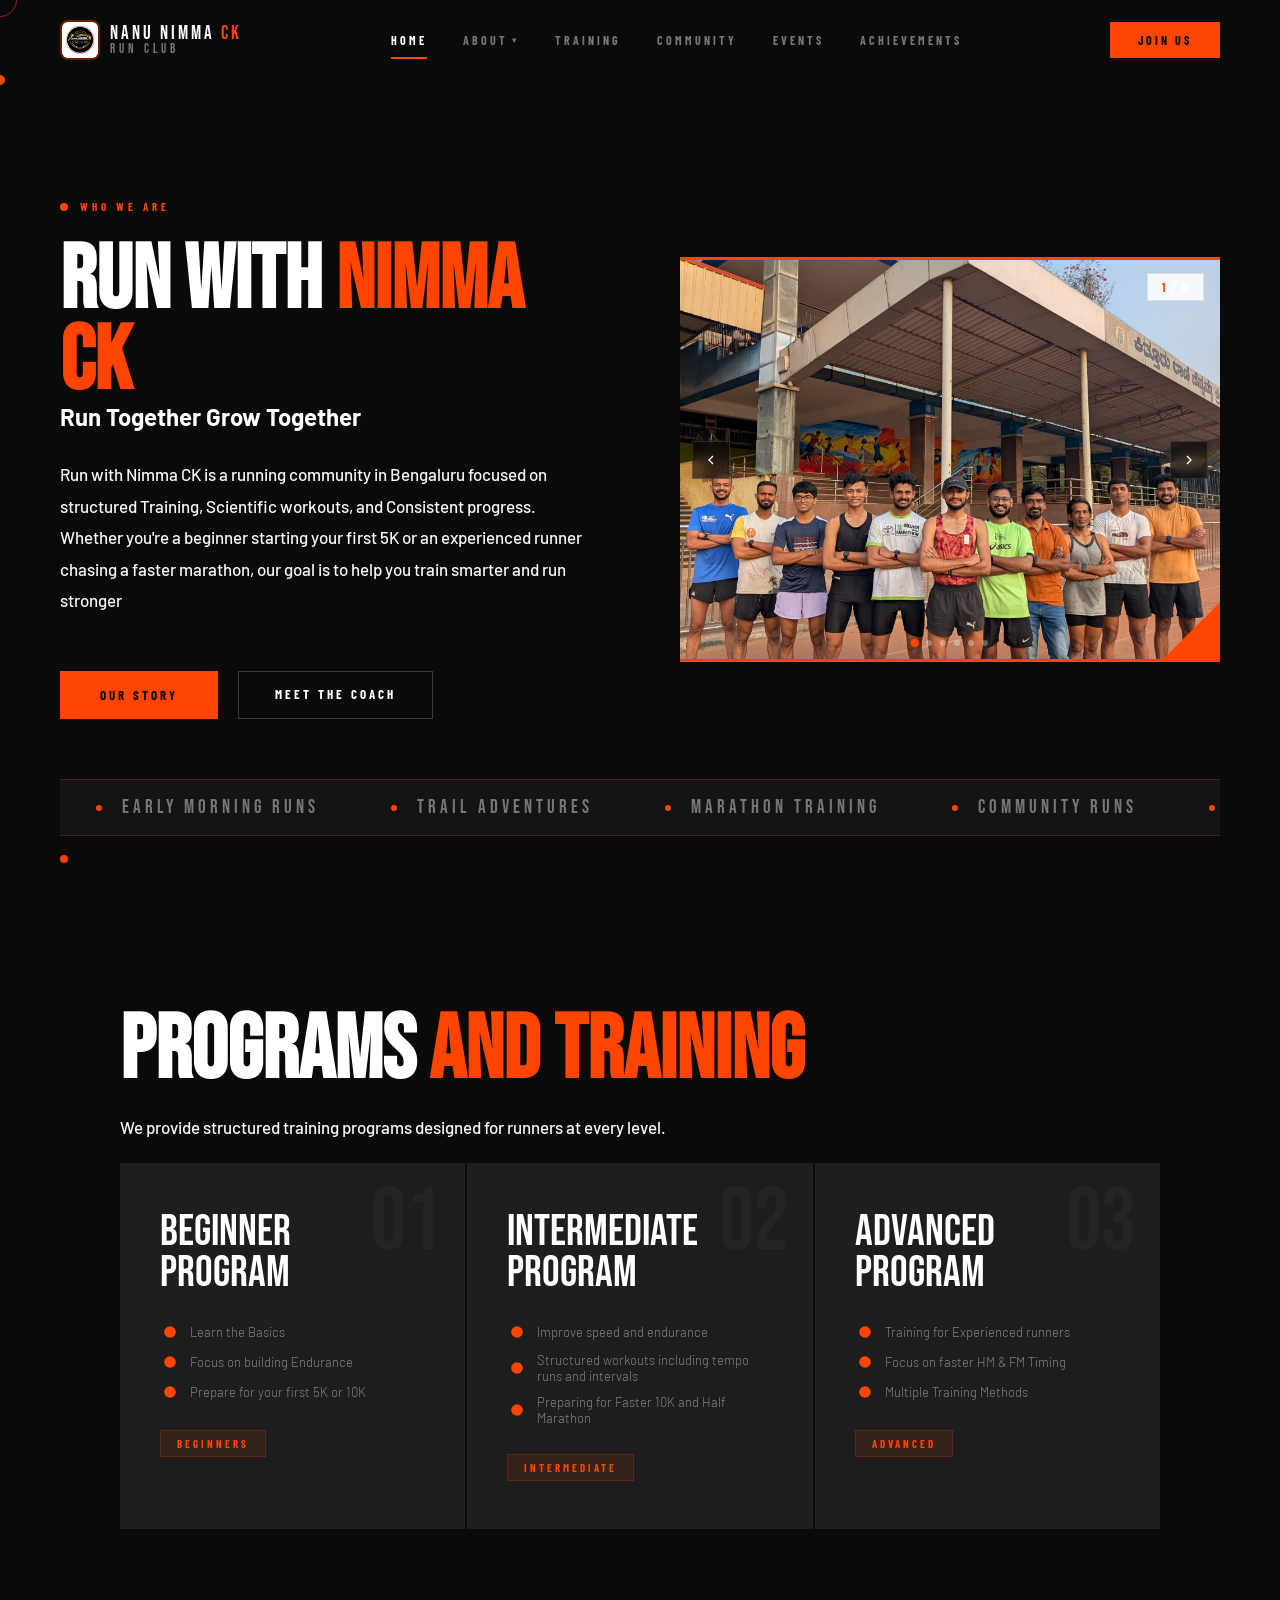
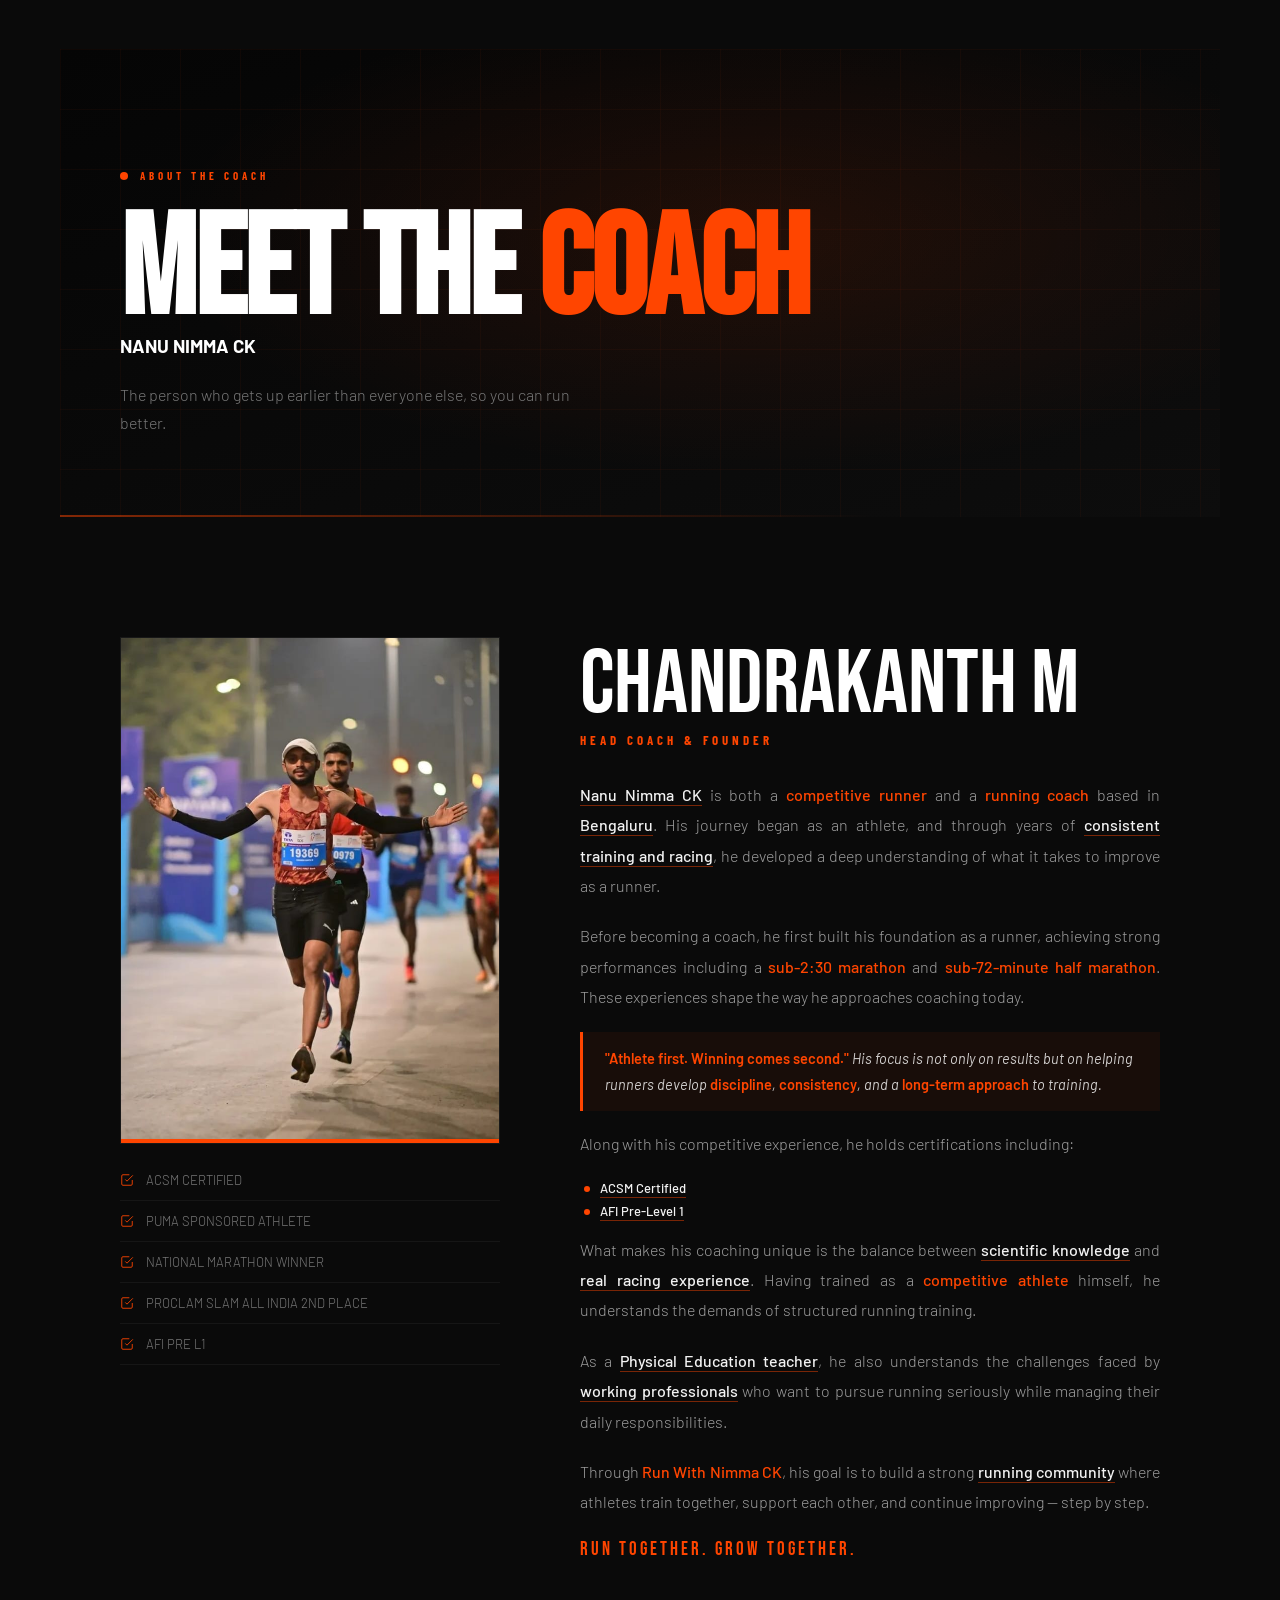
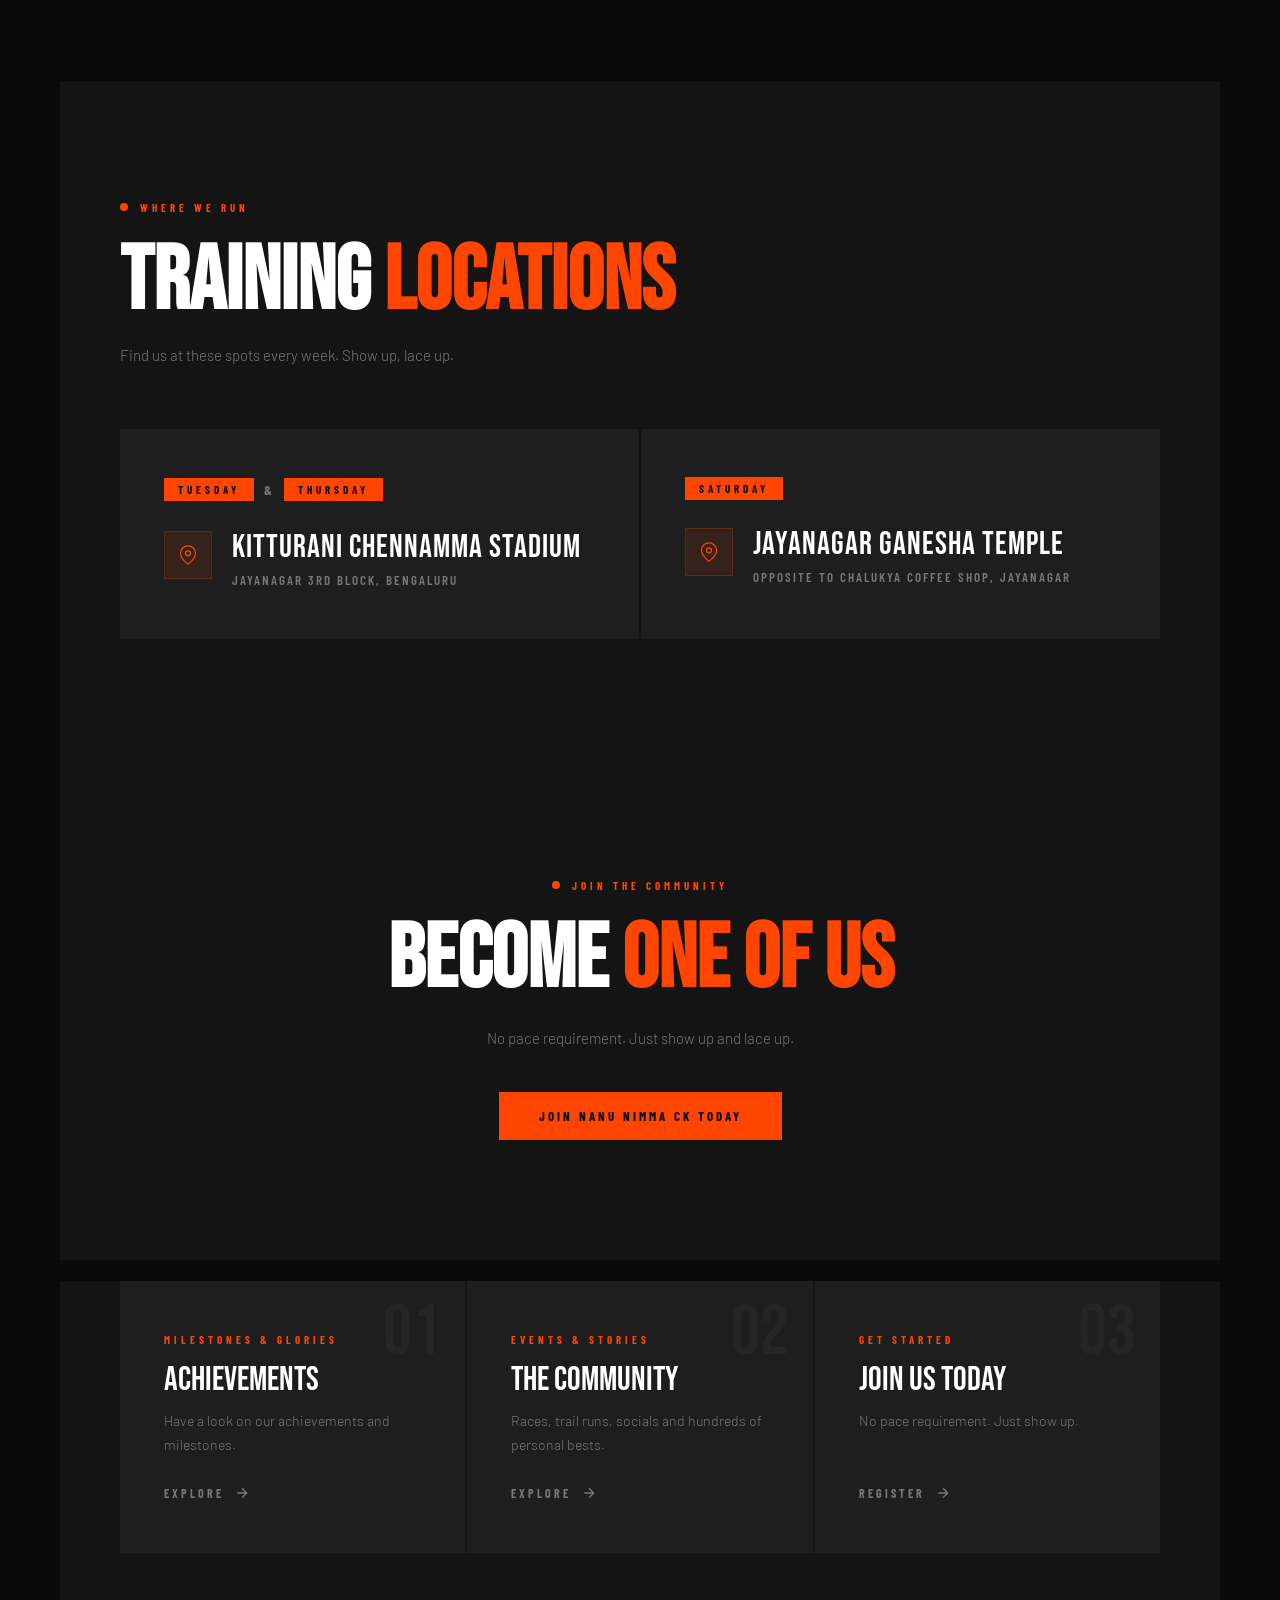
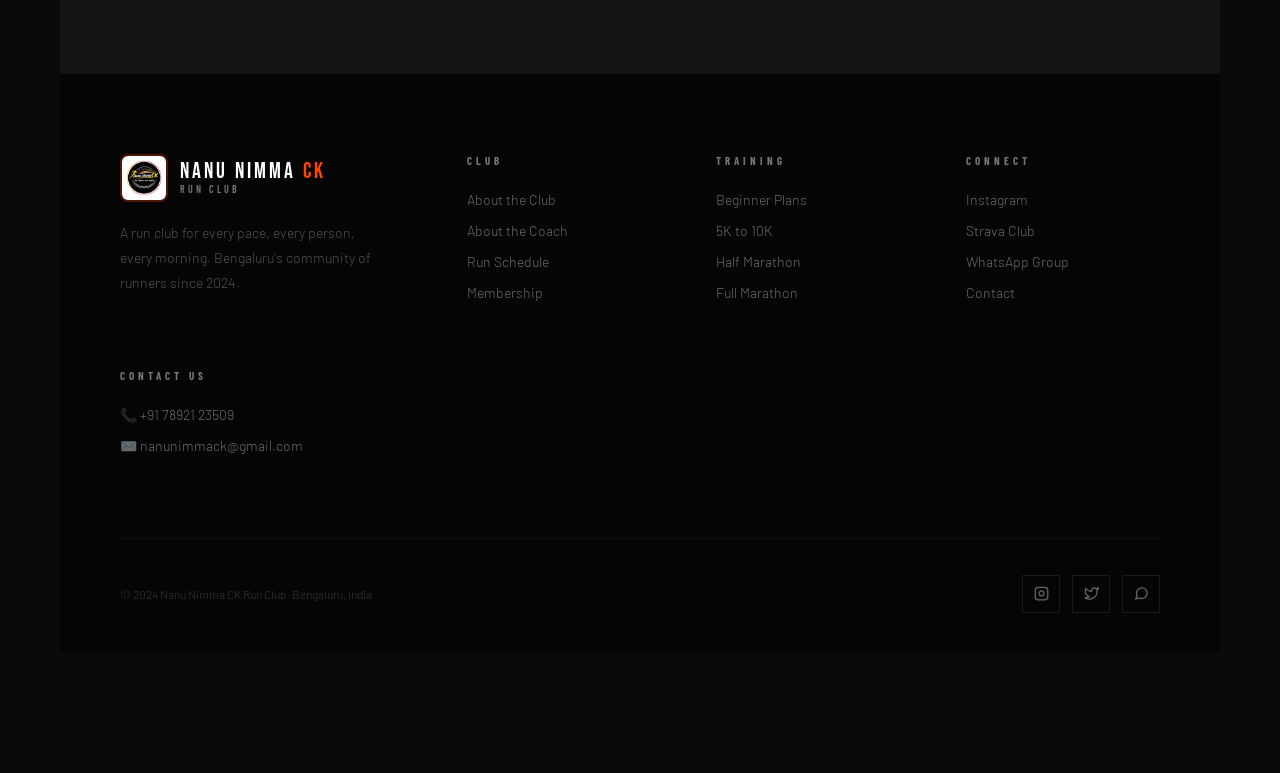
==== index.html @ 3c0e6d0f "Add files via upload" ====
<!DOCTYPE html>
<html lang="en">
<head>
<!-- SEO Meta Tags -->
<meta name="description" content="Nanu Nimma CK Run Club — Bengaluru's community running club. Structured training, marathon coaching and weekly group runs for all levels.">
<meta name="keywords" content="run club Bengaluru, running coach Bengaluru, marathon training, CK runner, Nanu Nimma CK">
<meta name="author" content="Chandrakanth M">

<!-- Open Graph (for Google + social previews) -->
<meta property="og:title" content="Nanu Nimma CK Run Club">
<meta property="og:description" content="Bengaluru's community running club. Train smarter, run stronger.">
<meta property="og:url" content="https://nanunimmack.fit/">
<meta property="og:type" content="website">
<meta property="og:image" content="https://nanunimmack.fit/profile.jpeg">

<meta name="google-site-verification" content="fFWK10xYZNld2vjKLwLwmm7iOkbl5JPjr-4qwrEeDCE" />
<meta charset="UTF-8">
<meta name="viewport" content="width=device-width, initial-scale=1.0">
<title>Nanu Nimma CK — Home</title>
<link rel="preconnect" href="https://fonts.googleapis.com">
<link href="https://fonts.googleapis.com/css2?family=Bebas+Neue&family=Barlow+Condensed:wght@300;400;600;700&family=Barlow:wght@300;400;500&display=swap" rel="stylesheet">
<link rel="stylesheet" href="styles.css">
</head>
<body>

<style>
  /* Bio justified text */
  .coach-bio p {
    text-align: justify;
    hyphens: auto;
    line-height: 1.9;
  }
  /* Orange highlight — achievements, key terms */
  .hl-orange {
    color: var(--orange);
    font-weight: 500;
  }
  /* Subtle white highlight — proper nouns, places */
  .hl-white {
    color: rgba(255,255,255,.95);
    font-weight: 500;
    border-bottom: 1px solid rgba(255,69,0,.45);
    padding-bottom: 1px;
  }
  /* Philosophy quote pull-out */
  .bio-quote {
    display: block;
    margin: 18px 0;
    padding: 14px 22px;
    border-left: 3px solid var(--orange);
    background: rgba(255,69,0,.06);
    font-style: italic;
    font-size: 14.5px;
    color: rgba(255,255,255,.8);
    line-height: 1.75;
  }
  .bio-quote strong {
    color: var(--orange);
    font-style: normal;
    font-weight: 600;
  }
  /* Cert inline list */
  .bio-certs {
    display: flex;
    flex-direction: column;
    gap: 5px;
    margin: 10px 0 14px 0;
    padding-left: 4px;
  }
  .bio-certs li {
    display: flex;
    align-items: center;
    gap: 10px;
    font-size: 13px;
    color: rgba(255,255,255,.65);
    font-weight: 300;
    list-style: none;
  }
  .bio-certs li::before {
    content: '';
    width: 6px; height: 6px;
    background: var(--orange);
    border-radius: 50%;
    flex-shrink: 0;
  }
  /* Sign-off */
  .bio-signoff {
    display: block;
    margin-top: 20px;
    font-family: 'Bebas Neue', sans-serif;
    font-size: 19px;
    letter-spacing: 3px;
    color: var(--orange);
  }
</style>

<!-- ── JOIN POPUP ── -->
<div class="popup-overlay" id="popupOverlay">
  <div class="popup">
    <button class="popup__close" id="popupClose" aria-label="Close">
      <svg viewBox="0 0 24 24"><path d="M18 6L6 18M6 6l12 12"/></svg>
    </button>

    <!-- Left: CTA -->
    <div class="popup__left">
      <div class="popup__bg"></div>
      <div class="popup__grid"></div>
      <div class="popup__content">
        <div class="label" style="margin-bottom:16px;">
          <div class="label__dot"></div>
          <span class="label__text">Run With Us</span>
        </div>
        <h2 class="popup__heading">JOIN <span>NANU<br>NIMMA CK</span></h2>
        <p class="popup__sub">No pace requirement. Just show up and lace up. Bengaluru's most welcoming run community.</p>
        <a href="join.html" class="popup__cta">
          Join Us Today
          <svg viewBox="0 0 24 24"><path d="M5 12h14M12 5l7 7-7 7"/></svg>
        </a>
      </div>
    </div>

    <!-- Right: Contact -->
    <div class="popup__right">
      <div class="popup__tag">Get In Touch</div>
      <h3 class="popup__contact-heading">REACH <span>US</span></h3>
      <p class="popup__contact-sub">Have questions? We're always happy to help you get started.</p>

      <div class="popup__contacts">
        <a href="tel:+917892123509" class="popup__contact-item">
          <div class="popup__contact-icon">
            <svg viewBox="0 0 24 24"><path d="M22 16.92v3a2 2 0 01-2.18 2 19.79 19.79 0 01-8.63-3.07A19.5 19.5 0 013.07 9.81 19.79 19.79 0 01.07 1.18 2 2 0 012.03 0h3a2 2 0 012 1.72 12.84 12.84 0 00.7 2.81 2 2 0 01-.45 2.11L6.09 7.91a16 16 0 006 6l1.27-1.27a2 2 0 012.11-.45 12.84 12.84 0 002.81.7A2 2 0 0122 14.92z"/></svg>
          </div>
          <div class="popup__contact-info">
            <span class="popup__contact-label">Phone / WhatsApp</span>
            <span class="popup__contact-val">+91 78921 23509</span>
          </div>
        </a>

        <a href="mailto:nanunimmack@gmail.com" class="popup__contact-item">
          <div class="popup__contact-icon">
            <svg viewBox="0 0 24 24"><path d="M4 4h16c1.1 0 2 .9 2 2v12c0 1.1-.9 2-2 2H4c-1.1 0-2-.9-2-2V6c0-1.1.9-2 2-2z"/><polyline points="22,6 12,13 2,6"/></svg>
          </div>
          <div class="popup__contact-info">
            <span class="popup__contact-label">Email Us</span>
            <span class="popup__contact-val">nanunimmack@gmail.com</span>
          </div>
        </a>

        <a href="https://www.instagram.com/ck_runner198?igsh=MWJ4cGlnZDIwdWhmbg==" target="_blank" rel="noopener" class="popup__contact-item">
          <div class="popup__contact-icon">
            <svg viewBox="0 0 24 24"><rect x="2" y="2" width="20" height="20" rx="5"/><path d="M16 11.37A4 4 0 1112.63 8 4 4 0 0116 11.37z"/><path d="M17.5 6.5h.01"/></svg>
          </div>
          <div class="popup__contact-info">
            <span class="popup__contact-label">Instagram</span>
            <span class="popup__contact-val">@ck_runner198</span>
          </div>
        </a>

        <a href="https://chat.whatsapp.com/FWKhlL9tx755j9TAaHpxI4" target="_blank" rel="noopener" class="popup__contact-item">
          <div class="popup__contact-icon">
            <svg viewBox="0 0 24 24" fill="none" stroke="currentColor" stroke-width="1.5"><path d="M21 11.5a8.38 8.38 0 01-.9 3.8 8.5 8.5 0 01-7.6 4.7 8.38 8.38 0 01-3.8-.9L3 21l1.9-5.7a8.38 8.38 0 01-.9-3.8 8.5 8.5 0 014.7-7.6 8.38 8.38 0 013.8-.9h.5a8.48 8.48 0 018 8v.5z"/></svg>
          </div>
          <div class="popup__contact-info">
            <span class="popup__contact-label">WhatsApp Group</span>
            <span class="popup__contact-val">Tap to Join the Group</span>
          </div>
        </a>
      </div>

      <p class="popup__dismiss" id="popupDismiss">Don't show again &nbsp;·&nbsp; <span id="popupSnooze">Remind me later</span></p>
    </div>
  </div>
</div>



<div class="cursor" id="cursor"></div>
<div class="cursor-ring" id="cursorRing"></div>

<!-- ── NAV ── -->
<nav class="nav" id="nav">
  <a href="index.html" class="nav__logo">
    <div class="nav__logo-icon"><img src="profile.jpeg" alt="Nanu Nimma CK Logo"></div>
    <div class="nav__logo-text">
      <span class="line2">NANU NIMMA <span>CK</span></span>
      <span class="line1">RUN CLUB</span>
    </div>
  </a>
  <ul class="nav__links">
    <li><a href="index.html" class="nav__link active">Home</a></li>
    <li class="nav__dropdown">
      <a class="nav__link" href="#">About <span class="nav__caret">▾</span></a>
      <div class="nav__dropdown-menu">
        <a href="about-club.html">About the Club</a>
        <a href="about-coach.html">About the Coach</a>
      </div>
    </li>
    <li><a href="runs.html" class="nav__link">Training</a></li>
    <li><a href="community.html" class="nav__link">Community</a></li>
    <li><a href="events.html" class="nav__link">Events</a></li>
    <li><a href="achievements.html" class="nav__link">Achievements</a></li>
  </ul>
  <a href="join.html" class="nav__join">Join Us</a>
  <button class="nav__hamburger" id="hamburger" aria-label="Menu">
    <span></span><span></span><span></span>
  </button>
</nav>

<!-- Mobile Nav -->
<div class="nav__mobile" id="mobileNav">
  <a href="index.html">Home</a>
  <span class="sub-label">About</span>
  <a href="about-club.html" style="font-size:28px;">About the Club</a>
  <a href="about-coach.html" style="font-size:28px;">About the Coach</a>
  <div class="divider"></div>
  <a href="runs.html">Training</a>
  <a href="community.html">Community</a>
  <a href="events.html">Events</a>
  <a href="achievements.html">Achievements</a>
  <a href="join.html" class="mobile-join">Join Us</a>
</div>


<!-- ── ABOUT INTRO ── -->
<section class="section section--dark">
  <div class="about-intro-grid reveal">

    <!-- LEFT: text -->
    <div>
      <div class="label">
        <div class="label__dot"></div>
        <span class="label__text">Who We Are</span>
      </div>
      <h2 class="section__heading">Run With <span class="accent">Nimma CK</span></h2>
      <h2>Run Together Grow Together</h2>
      <p style="margin-top:28px; font-size:17px; font-weight:500; color:rgb(248, 248, 248); line-height:1.85;"> Run with Nimma CK is a running community in Bengaluru focused on structured Training, Scientific workouts, and Consistent progress. <br> Whether you're a beginner starting your first 5K or an experienced runner chasing a faster marathon, our goal is to help you train smarter and run stronger</p>
<br>
      <div style="margin-top:36px; display:flex; gap:20px; flex-wrap:wrap;">
        <a href="about-club.html" class="btn-primary">Our Story</a>
        <a href="about-coach.html" class="btn-outline">Meet the Coach</a>
      </div>
    </div>

    <!-- RIGHT: auto gallery -->
    <div class="gallery-wrap" id="gallery">

      <!-- Slides — name your images gallery1.jpeg … gallery6.jpeg -->
      <div class="gallery-slide active"><img src="gallery1.jpeg" alt="Run Club Photo 1"></div>
      <div class="gallery-slide"><img src="gallery2.jpeg" alt="Run Club Photo 2"></div>
      <div class="gallery-slide"><img src="gallery3.jpeg" alt="Run Club Photo 3"></div>
      <div class="gallery-slide"><img src="gallery4.jpeg" alt="Run Club Photo 4"></div>
      <div class="gallery-slide"><img src="gallery5.jpeg" alt="Run Club Photo 5"></div>
      <div class="gallery-slide"><img src="gallery6.jpeg" alt="Run Club Photo 6"></div>

      <!-- Counter -->
      <div class="gallery-counter"><em id="galleryNum">1</em> / 6</div>

      <!-- Arrows -->
      <button class="gallery-btn gallery-btn--prev" id="galleryPrev" aria-label="Previous">
        <svg viewBox="0 0 24 24"><path d="M15 18l-6-6 6-6"/></svg>
      </button>
      <button class="gallery-btn gallery-btn--next" id="galleryNext" aria-label="Next">
        <svg viewBox="0 0 24 24"><path d="M9 18l6-6-6-6"/></svg>
      </button>

      <!-- Dots -->
      <div class="gallery-dots" id="galleryDots">
        <button class="gallery-dot active" data-index="0"></button>
        <button class="gallery-dot" data-index="1"></button>
        <button class="gallery-dot" data-index="2"></button>
        <button class="gallery-dot" data-index="3"></button>
        <button class="gallery-dot" data-index="4"></button>
        <button class="gallery-dot" data-index="5"></button>
      </div>

      <!-- Progress bar -->
      <div class="gallery-progress" id="galleryProgress"></div>
    </div>
  </div>



<!-- ── MARQUEE ── -->
<div class="marquee-band">
  <div class="marquee-band__track">
    <div class="marquee-band__item"><div class="marquee-band__dot"></div><span>Early Morning Runs</span></div>
    <div class="marquee-band__item"><div class="marquee-band__dot"></div><span>Trail Adventures</span></div>
    <div class="marquee-band__item"><div class="marquee-band__dot"></div><span>Marathon Training</span></div>
    <div class="marquee-band__item"><div class="marquee-band__dot"></div><span>Community Runs</span></div>
    <div class="marquee-band__item"><div class="marquee-band__dot"></div><span>Speed Workouts</span></div>
    <div class="marquee-band__item"><div class="marquee-band__dot"></div><span>Recovery Jogs</span></div>
    <div class="marquee-band__item"><div class="marquee-band__dot"></div><span>Race Day Support</span></div>
    <div class="marquee-band__item"><div class="marquee-band__dot"></div><span>Early Morning Runs</span></div>
    <div class="marquee-band__item"><div class="marquee-band__dot"></div><span>Trail Adventures</span></div>
    <div class="marquee-band__item"><div class="marquee-band__dot"></div><span>Marathon Training</span></div>
    <div class="marquee-band__item"><div class="marquee-band__dot"></div><span>Community Runs</span></div>
    <div class="marquee-band__item"><div class="marquee-band__dot"></div><span>Speed Workouts</span></div>
    <div class="marquee-band__item"><div class="marquee-band__dot"></div><span>Recovery Jogs</span></div>
    <div class="marquee-band__item"><div class="marquee-band__dot"></div><span>Race Day Support</span></div>
  </div>
</div>

<br>

      <!-- ── Training Programs Offered ── -->
<div>
      <div class="label">
        <div class="label__dot"></div>
      </div>
     
<section class="section section--dark">
   <h2 class="section__heading">Programs<span class="accent"> and Training</span></h2>
      <p style="margin-top:20px; font-size:17px; font-weight:500; color:rgb(248, 248, 248); line-height:1.85;"> We provide structured training programs designed for runners at every level.</p>
      <br>
  <div class="runs-grid reveal">
    <!-- Tuesday -->
    <div class="run-card">
      <div class="run-card__bg-num">01</div>
      <div class="run-card__name">Beginner<br>PROGRAM</div>
      <div class="run-card__details">
        <div class="run-detail">
          <div class="run-detail__icon">
             <svg viewBox="0 0 24 24"><circle cx="12" cy="12" r="10"/><path d="M12 6v6l4 2"/></svg>
          </div>
          <span>Learn the Basics</span>
        </div>
        <div class="run-detail">
          <div class="run-detail__icon">
            <svg viewBox="0 0 24 24"><circle cx="12" cy="12" r="10"/><path d="M12 6v6l4 2"/></svg>
          </div>
          <span> Focus on building Endurance</span>
        </div>
        <div class="run-detail">
          <div class="run-detail__icon">
          <svg viewBox="0 0 24 24"><circle cx="12" cy="12" r="10"/><path d="M12 6v6l4 2"/></svg>          
        </div>
          <span>Prepare for your first 5K or 10K</span>
        </div>
      </div>
      <div class="run-card__badge">Beginners</div>
    </div>

    <div class="run-card">
      <div class="run-card__bg-num">02</div>
      <div class="run-card__name">Intermediate<br>Program</div>
      <div class="run-card__details">
        <div class="run-detail">
          <div class="run-detail__icon">
             <svg viewBox="0 0 24 24"><circle cx="12" cy="12" r="10"/><path d="M12 6v6l4 2"/></svg>
          </div>
          <span>Improve speed and endurance</span>
        </div>
        <div class="run-detail">
          <div class="run-detail__icon">
            <svg viewBox="0 0 24 24"><circle cx="12" cy="12" r="10"/><path d="M12 6v6l4 2"/></svg>
          </div>
          <span> Structured workouts including tempo runs and intervals</span>
        </div>
        <div class="run-detail">
          <div class="run-detail__icon">
          <svg viewBox="0 0 24 24"><circle cx="12" cy="12" r="10"/><path d="M12 6v6l4 2"/></svg>          
        </div>
          <span>Preparing for Faster 10K and Half Marathon</span>
        </div>
      </div>
      <div class="run-card__badge">Intermediate</div>
    </div>

    <div class="run-card">
      <div class="run-card__bg-num">03</div>
      <div class="run-card__name">Advanced <br>Program</div>
      <div class="run-card__details">
        <div class="run-detail">
          <div class="run-detail__icon">
             <svg viewBox="0 0 24 24"><circle cx="12" cy="12" r="10"/><path d="M12 6v6l4 2"/></svg>
          </div>
          <span>Training for Experienced runners</span>
        </div>
        <div class="run-detail">
          <div class="run-detail__icon">
            <svg viewBox="0 0 24 24"><circle cx="12" cy="12" r="10"/><path d="M12 6v6l4 2"/></svg>
          </div>
          <span>Focus on faster HM & FM Timing</span>
        </div>
        <div class="run-detail">
          <div class="run-detail__icon">
          <svg viewBox="0 0 24 24"><circle cx="12" cy="12" r="10"/><path d="M12 6v6l4 2"/></svg>          
        </div>
          <span>Multiple Training Methods</span>
        </div>
      </div>
      <div class="run-card__badge">Advanced</div>
      </section>
    </div>
    </div>


    <!-- ── PAGE HERO ── -->
<section class="page-hero">
  <div class="page-hero__bg"></div>
  <div class="page-hero__grid"></div>
  <div class="page-hero__bar"></div>
  <div class="page-hero__content">
    <div class="label">
      <div class="label__dot"></div>
      <span class="label__text">About the Coach</span>
    </div>
    <h1 class="page-hero__title">MEET THE <span class="accent">COACH</span></h1>
    <h1>NANU NIMMA <span class="accent">CK</span></h1>
    <p class="page-hero__sub">The person who gets up earlier than everyone else, so you can run better.</p>
  </div>
</section>

<!-- ── COACH PROFILE ── -->
<section class="section section--dark">
  <div class="coach-hero-card reveal">
    <div class="coach-photo-wrap">
      <div class="coach-photo">
        <img src="ckprofile.jpeg" alt="Coach Photo" style="width:100%;height:100%;object-fit:cover;object-position:top;display:block;">
        <div class="coach-photo__accent"></div>
      </div>
      <div class="coach-credentials">
        <div class="coach-cred">
          <svg viewBox="0 0 24 24"><path d="M9 11l3 3L22 4"/><path d="M21 12v7a2 2 0 01-2 2H5a2 2 0 01-2-2V5a2 2 0 012-2h11"/></svg>
          <span>ACSM CERTIFIED</span>
        </div>
        <div class="coach-cred">
          <svg viewBox="0 0 24 24"><path d="M9 11l3 3L22 4"/><path d="M21 12v7a2 2 0 01-2 2H5a2 2 0 01-2-2V5a2 2 0 012-2h11"/></svg>
          <span>PUMA SPONSORED ATHLETE</span>
        </div>
        <div class="coach-cred">
          <svg viewBox="0 0 24 24"><path d="M9 11l3 3L22 4"/><path d="M21 12v7a2 2 0 01-2 2H5a2 2 0 01-2-2V5a2 2 0 012-2h11"/></svg>
          <span>NATIONAL MARATHON WINNER</span>
        </div>
        <div class="coach-cred">
          <svg viewBox="0 0 24 24"><path d="M9 11l3 3L22 4"/><path d="M21 12v7a2 2 0 01-2 2H5a2 2 0 01-2-2V5a2 2 0 012-2h11"/></svg>
          <span>PROCLAM SLAM ALL INDIA 2ND PLACE</span>
        </div>
        <div class="coach-cred">
          <svg viewBox="0 0 24 24"><path d="M9 11l3 3L22 4"/><path d="M21 12v7a2 2 0 01-2 2H5a2 2 0 01-2-2V5a2 2 0 012-2h11"/></svg>
          <span>AFI PRE L1</span>
        </div>
      </div>
    </div>

    <div class="coach-info">
      <div class="coach-name">CHANDRAKANTH M</div>
      <div class="coach-role">Head Coach & Founder</div>
      <div class="coach-bio">

        <p><span class="hl-white">Nanu Nimma CK</span> is both a <span class="hl-orange">competitive runner</span> and a <span class="hl-orange">running coach</span> based in <span class="hl-white">Bengaluru</span>. His journey began as an athlete, and through years of <span class="hl-white">consistent training and racing</span>, he developed a deep understanding of what it takes to improve as a runner.</p>

        <p>Before becoming a coach, he first built his foundation as a runner, achieving strong performances including a <span class="hl-orange">sub-2:30 marathon</span> and <span class="hl-orange">sub-72-minute half marathon</span>. These experiences shape the way he approaches coaching today.</p>

        <span class="bio-quote"><strong>"Athlete first. Winning comes second."</strong> His focus is not only on results but on helping runners develop <strong>discipline</strong>, <strong>consistency</strong>, and a <strong>long-term approach</strong> to training.</span>

        <p>Along with his competitive experience, he holds certifications including:</p>
        <ul class="bio-certs">
          <li><span class="hl-white">ACSM Certified</span></li>
          <li><span class="hl-white">AFI Pre-Level 1</span></li>
        </ul>

        <p>What makes his coaching unique is the balance between <span class="hl-white">scientific knowledge</span> and <span class="hl-white">real racing experience</span>. Having trained as a <span class="hl-orange">competitive athlete</span> himself, he understands the demands of structured running training.</p>

        <p>As a <span class="hl-white">Physical Education teacher</span>, he also understands the challenges faced by <span class="hl-white">working professionals</span> who want to pursue running seriously while managing their daily responsibilities.</p>

        <p>Through <span class="hl-orange">Run With Nimma CK</span>, his goal is to build a strong <span class="hl-white">running community</span> where athletes train together, support each other, and continue improving — step by step.</p>

        <span class="bio-signoff">Run Together. Grow Together.</span>

      </div>
      </div>
    </div>
  </div>
</section>

<!-- ── TRAINING LOCATIONS ── -->
<section class="section section--charcoal">
  <div class="reveal">
    <div class="label">
      <div class="label__dot"></div>
      <span class="label__text">Where We Run</span>
    </div>
    <h2 class="section__heading">TRAINING <span class="accent">LOCATIONS</span></h2>
    <p style="margin-top:20px; font-size:15px; font-weight:300; color:var(--muted); max-width:480px; line-height:1.75;">Find us at these spots every week. Show up, lace up.</p>
  </div>

  <div class="location-grid reveal" style="margin-top:60px;">

    <!-- Location 1 -->
    <div class="location-card">
      <div class="location-card__days">
        <span>Tuesday</span>
        <span>&</span>
        <span>Thursday</span>
      </div>
      <div class="location-card__body">
        <div class="location-card__icon">
          <svg viewBox="0 0 24 24" fill="none" stroke="currentColor" stroke-width="1.5">
            <path d="M21 10c0 7-9 13-9 13s-9-6-9-13a9 9 0 0118 0z"/>
            <circle cx="12" cy="10" r="3"/>
          </svg>
        </div>
        <div>
          <div class="location-card__name">Kitturani Chennamma Stadium</div>
          <div class="location-card__address">Jayanagar 3rd Block, Bengaluru</div>
        </div>
      </div>
      <div class="location-card__bar"></div>
    </div>

    <!-- Location 2 -->
    <div class="location-card">
      <div class="location-card__days">
        <span>Saturday</span>
      </div>
      <div class="location-card__body">
        <div class="location-card__icon">
          <svg viewBox="0 0 24 24" fill="none" stroke="currentColor" stroke-width="1.5">
            <path d="M21 10c0 7-9 13-9 13s-9-6-9-13a9 9 0 0118 0z"/>
            <circle cx="12" cy="10" r="3"/>
          </svg>
        </div>
        <div>
          <div class="location-card__name">Jayanagar Ganesha Temple</div>
          <div class="location-card__address">Opposite to Chalukya Coffee Shop, Jayanagar</div>
        </div>
      </div>
      <div class="location-card__bar"></div>
    </div>

  </div>
</section>


<!-- ── CTA ── -->
<section class="section section--charcoal" style="text-align:center;">
  <div class="reveal">
    <div class="label" style="justify-content:center;">
      <div class="label__dot"></div>
      <span class="label__text">Join the Community</span>
    </div>
    <h2 class="section__heading">BECOME <span class="accent">ONE OF US</span></h2>
    <p style="margin:24px auto 40px; max-width:420px; font-size:15px; font-weight:300; color:var(--muted); line-height:1.8;">No pace requirement. Just show up and lace up.</p>
    <a href="join.html" class="btn-primary">Join Nanu Nimma CK Today</a>
  </div>
</section>

<br>

<!-- ── QUICK LINKS ── -->
<section class="section section--charcoal" style="padding-top:0;">
  <div class="quick-links reveal">
    <a href="achievements.html" class="quick-link-card">
      <div class="quick-link-card__num">01</div>
      <div>
        <div class="quick-link-card__tag">Milestones & Glories</div>
        <div class="quick-link-card__title">Achievements </div>
        <p class="quick-link-card__desc">Have a look on our achievements and milestones.</p>
      </div>
      <div class="quick-link-card__arrow">
        Explore <svg viewBox="0 0 24 24"><path d="M5 12h14M12 5l7 7-7 7"/></svg>
      </div>
    </a>
    <a href="community.html" class="quick-link-card">
      <div class="quick-link-card__num">02</div>
      <div>
        <div class="quick-link-card__tag">Events & Stories</div>
        <div class="quick-link-card__title">THE COMMUNITY</div>
        <p class="quick-link-card__desc">Races, trail runs, socials and hundreds of personal bests.</p>
      </div>
      <div class="quick-link-card__arrow">
        Explore <svg viewBox="0 0 24 24"><path d="M5 12h14M12 5l7 7-7 7"/></svg>
      </div>
    </a>
    <a href="join.html" class="quick-link-card">
      <div class="quick-link-card__num">03</div>
      <div>
        <div class="quick-link-card__tag">Get Started</div>
        <div class="quick-link-card__title">JOIN US TODAY</div>
        <p class="quick-link-card__desc">No pace requirement. Just show up.</p>
      </div>
      <div class="quick-link-card__arrow">
        Register <svg viewBox="0 0 24 24"><path d="M5 12h14M12 5l7 7-7 7"/></svg>
      </div>
    </a>
  </div>
</section>

<!-- ── FOOTER ── -->
<footer class="footer">
  <div class="footer__top">
    <div class="footer__brand">
      <div class="footer__brand-logo"><div class="footer__brand-logo-icon"><img src="profile.jpeg" alt="Nanu Nimma CK Logo"></div><div class="footer__brand-logo-text"><span class="fl2">NANU NIMMA <span>CK</span></span><span class="fl1">Run Club</span></div></div>
      <p class="footer__brand-text">A run club for every pace, every person, every morning. Bengaluru's community of runners since 2024.</p>
    </div>
    <div class="footer__col">
      <h5>Club</h5>
      <ul>
        <li><a href="about-club.html">About the Club</a></li>
        <li><a href="about-coach.html">About the Coach</a></li>
        <li><a href="runs.html">Run Schedule</a></li>
        <li><a href="join.html">Membership</a></li>
      </ul>
    </div>
    <div class="footer__col">
      <h5>Training</h5>
      <ul>
        <li><a href="runs.html">Beginner Plans</a></li>
        <li><a href="runs.html">5K to 10K</a></li>
        <li><a href="runs.html">Half Marathon</a></li>
        <li><a href="runs.html">Full Marathon</a></li>
      </ul>
    </div>
    <div class="footer__col">
      <h5>Connect</h5>
      <ul>
        <li><a href="https://www.instagram.com/ck_runner198?igsh=MWJ4cGlnZDIwdWhmbg==" target="_blank" rel="noopener">Instagram</a></li>
        <li><a href="#">Strava Club</a></li>
        <li><a href="https://chat.whatsapp.com/FWKhlL9tx755j9TAaHpxI4" target="_blank" rel="noopener">WhatsApp Group</a></li>
        <li><a href="#">Contact</a></li>
      </ul>
    </div>
    <div class="footer__col">
      <h5>Contact Us</h5>
      <ul>
        <li><a href="tel:+917892123509">📞 +91 78921 23509</a></li>
        <li><a href="mailto:nanunimmack@gmail.com">✉️ nanunimmack@gmail.com</a></li>
      </ul>
    </div>
  </div>
  <div class="footer__bottom">
    <p class="footer__copy">© 2024 Nanu Nimma CK Run Club · Bengaluru, India</p>
    <div class="socials">
      <a href="https://www.instagram.com/ck_runner198?igsh=MWJ4cGlnZDIwdWhmbg==" target="_blank" rel="noopener" class="social-btn"><svg viewBox="0 0 24 24"><rect x="2" y="2" width="20" height="20" rx="5"/><path d="M16 11.37A4 4 0 1112.63 8 4 4 0 0116 11.37z"/><path d="M17.5 6.5h.01"/></svg></a>
      <a href="#" class="social-btn"><svg viewBox="0 0 24 24"><path d="M23 3a10.9 10.9 0 01-3.14 1.53 4.48 4.48 0 00-7.86 3v1A10.66 10.66 0 013 4s-4 9 5 13a11.64 11.64 0 01-7 2c9 5 20 0 20-11.5a4.5 4.5 0 00-.08-.83A7.72 7.72 0 0023 3z"/></svg></a>
      <a href="https://chat.whatsapp.com/FWKhlL9tx755j9TAaHpxI4" target="_blank" rel="noopener" class="social-btn"><svg viewBox="0 0 24 24" fill="none" stroke="currentColor" stroke-width="1.5"><path d="M21 11.5a8.38 8.38 0 01-.9 3.8 8.5 8.5 0 01-7.6 4.7 8.38 8.38 0 01-3.8-.9L3 21l1.9-5.7a8.38 8.38 0 01-.9-3.8 8.5 8.5 0 014.7-7.6 8.38 8.38 0 013.8-.9h.5a8.48 8.48 0 018 8v.5z"/></svg></a>
    </div>
  </div>
</footer>

<script src="main.js"></script>
</body>
</html>
---- styles.css ----
/* ============================================================
   PACE RUN CLUB — Complete Stylesheet
   ============================================================ */

/* ─── RESET & VARIABLES ─────────────────────────────────── */
:root {
  --orange:        #FF4500;
  --orange-bright: #FF6B35;
  --orange-dim:    rgba(255, 69, 0, 0.12);
  --dark:          #0A0A0A;
  --darker:        #050505;
  --charcoal:      #141414;
  --mid:           #1E1E1E;
  --light:         #F5F0EA;
  --muted:         #777;
  --muted-light:   rgba(255,255,255,0.45);
  --white:         #FFFFFF;
  --nav-h:         80px;
}

*, *::before, *::after { margin: 0; padding: 0; box-sizing: border-box; }

html { scroll-behavior: smooth; font-size: 16px; }

body {
  font-family: 'Barlow', sans-serif;
  background: var(--dark);
  color: var(--white);
  overflow-x: hidden;
  cursor: none;
  min-height: 100vh;
  padding-top: var(--nav-h);
}

img { max-width: 100%; display: block; }
a  { text-decoration: none; color: inherit; }
ul { list-style: none; }
button { cursor: none; }

/* ─── CUSTOM CURSOR ─────────────────────────────────────── */
.cursor {
  position: fixed;
  width: 10px;
  height: 10px;
  background: var(--orange);
  border-radius: 50%;
  pointer-events: none;
  z-index: 9999;
  transform: translate(-50%,-50%);
  transition: transform .12s;
}
.cursor-ring {
  position: fixed;
  width: 34px;
  height: 34px;
  border: 1.5px solid var(--orange);
  border-radius: 50%;
  pointer-events: none;
  z-index: 9998;
  transform: translate(-50%,-50%);
  opacity: .55;
  transition: width .3s, height .3s, opacity .3s;
}

/* ─── SCROLLBAR ─────────────────────────────────────────── */
::-webkit-scrollbar       { width: 4px; }
::-webkit-scrollbar-track { background: var(--dark); }
::-webkit-scrollbar-thumb { background: #FF4500; }

/* ─── TYPOGRAPHY HELPERS ────────────────────────────────── */
.display {
  font-family: 'Bebas Neue', sans-serif;
  line-height: .9;
  letter-spacing: -1px;
}
.condensed {
  font-family: 'Barlow Condensed', sans-serif;
}
.label {
  display: flex;
  align-items: center;
  gap: 12px;
  margin-bottom: 28px;
}
.label__dot {
  width: 8px;
  height: 8px;
  background: var(--orange);
  border-radius: 50%;
  flex-shrink: 0;
}
.label__text {
  font-family: 'Barlow Condensed', sans-serif;
  font-size: 11px;
  font-weight: 700;
  letter-spacing: 4px;
  text-transform: uppercase;
  color: var(--orange);
}

/* ─── BUTTONS ───────────────────────────────────────────── */
.btn-primary {
  display: inline-block;
  font-family: 'Barlow Condensed', sans-serif;
  font-size: 13px;
  font-weight: 700;
  letter-spacing: 3px;
  text-transform: uppercase;
  color: var(--dark);
  background: var(--orange);
  border: none;
  padding: 16px 40px;
  transition: background .3s, transform .2s;
}
.btn-primary:hover { background: var(--orange-bright); transform: translateY(-2px); }

.btn-ghost {
  display: inline-block;
  font-family: 'Barlow Condensed', sans-serif;
  font-size: 13px;
  font-weight: 600;
  letter-spacing: 3px;
  text-transform: uppercase;
  color: var(--white);
  border-bottom: 1px solid var(--muted);
  padding-bottom: 4px;
  transition: color .3s, border-color .3s;
}
.btn-ghost:hover { color: var(--orange); border-color: var(--orange); }

.btn-outline {
  display: inline-block;
  font-family: 'Barlow Condensed', sans-serif;
  font-size: 13px;
  font-weight: 700;
  letter-spacing: 3px;
  text-transform: uppercase;
  color: var(--white);
  border: 1px solid rgba(255,255,255,.2);
  padding: 14px 36px;
  transition: border-color .3s, color .3s, background .3s;
}
.btn-outline:hover {
  border-color: var(--orange);
  color: var(--orange);
  background: rgba(255,69,0,.06);
}

/* ─── NAV ───────────────────────────────────────────────── */
.nav {
  position: fixed;
  top: 0; left: 0; right: 0;
  z-index: 200;
  height: var(--nav-h);
  display: flex;
  align-items: center;
  justify-content: space-between;
  padding: 0 60px;
  transition: background .4s, backdrop-filter .4s, box-shadow .4s;
  overflow: visible;
  background: transparent;
}
.nav.scrolled {
  background: rgba(10,10,10,.96);
  backdrop-filter: blur(18px);
  border-bottom: 1px solid rgba(255,255,255,.05);
}
.nav__logo {
  display: flex;
  align-items: center;
  gap: 10px;
  font-family: 'Bebas Neue', sans-serif;
  font-size: 20px;
  letter-spacing: 3px;
  color: var(--white);
  flex-shrink: 0;
  line-height: 1;
}
.nav__logo span { color: var(--orange); }
.nav__logo-icon {
  width: 40px;
  height: 40px;
  border-radius: 8px;
  overflow: hidden;
  display: flex;
  align-items: center;
  justify-content: center;
  flex-shrink: 0;
  border: 2px solid rgba(255,69,0,0.4);
  transition: border-color .3s;
}
.nav__logo:hover .nav__logo-icon { border-color: var(--orange-bright); }
.nav__logo-icon img {
  width: 100%;
  height: 100%;
  object-fit: cover;
  display: block;
}
.nav__logo-text {
  display: flex;
  flex-direction: column;
  gap: 0px;
  line-height: 1;
}
.nav__logo-text .line1 {
  font-size: 13px;
  letter-spacing: 4px;
  color: var(--muted);
  font-weight: 400;
}
.nav__logo-text .line2 {
  font-size: 19px;
  letter-spacing: 3px;
  color: var(--white);
}
.nav__logo-text .line2 span { color: var(--orange); }

/* Footer brand logo update */
.footer__brand-logo {
  display: flex;
  align-items: center;
  gap: 12px;
  margin-bottom: 18px;
}
.footer__brand-logo-icon {
  width: 48px;
  height: 48px;
  border-radius: 8px;
  overflow: hidden;
  display: flex;
  align-items: center;
  justify-content: center;
  flex-shrink: 0;
  border: 2px solid rgba(255,69,0,0.3);
}
.footer__brand-logo-icon img {
  width: 100%;
  height: 100%;
  object-fit: cover;
  display: block;
}
.footer__brand-logo-text {
  display: flex;
  flex-direction: column;
  line-height: 1.1;
}
.footer__brand-logo-text .fl1 {
  font-family: 'Barlow Condensed', sans-serif;
  font-size: 10px;
  font-weight: 600;
  letter-spacing: 3px;
  text-transform: uppercase;
  color: var(--muted);
}
.footer__brand-logo-text .fl2 {
  font-family: 'Bebas Neue', sans-serif;
  font-size: 22px;
  letter-spacing: 3px;
  color: var(--white);
}
.footer__brand-logo-text .fl2 span { color: var(--orange); }

.nav__links {
  display: flex;
  align-items: center;
  gap: 36px;
  height: 100%;
}
.nav__link {
  font-family: 'Barlow Condensed', sans-serif;
  font-size: 12px;
  font-weight: 700;
  letter-spacing: 3px;
  text-transform: uppercase;
  color: var(--muted);
  transition: color .3s;
  position: relative;
  padding: 8px 0;
  height: 100%;
  display: flex;
  align-items: center;
}
.nav__link:hover,
.nav__link.active { color: var(--white); }
.nav__link.active::after {
  content: '';
  position: absolute;
  bottom: -4px; left: 0; right: 0;
  height: 2px;
  background: #FF4500;
}

/* Dropdown */
.nav__dropdown {
  position: relative;
  height: 100%;
  display: flex;
  align-items: center;
}
.nav__dropdown-menu {
  position: absolute;
  top: 100%;
  left: 50%;
  transform: translateX(-50%);
  background: #ffffff;
  border: 1px solid rgba(0,0,0,.10);
  border-top: 2px solid var(--orange);
  box-shadow: 0 8px 30px rgba(0,0,0,.3);
  min-width: 200px;
  opacity: 0;
  visibility: hidden;
  pointer-events: none;
  flex-direction: column;
  overflow: hidden;
  display: flex;
  transition: opacity .2s ease, visibility .2s ease;
  /* Padding top creates invisible hover bridge so mouse moving down doesn't lose hover */
  padding-top: 0;
  margin-top: 0;
  z-index: 300;
}
/* Invisible bridge between link and menu so gap doesn't break hover */
.nav__dropdown-menu::before {
  content: '';
  position: absolute;
  top: -12px;
  left: 0;
  right: 0;
  height: 12px;
  background: transparent;
}
.nav__dropdown:hover .nav__dropdown-menu {
  opacity: 1;
  visibility: visible;
  pointer-events: all;
}
.nav__dropdown-menu a {
  font-family: 'Barlow Condensed', sans-serif;
  font-size: 12px;
  font-weight: 600;
  letter-spacing: 2px;
  text-transform: uppercase;
  color: var(--muted);
  padding: 16px 24px;
  transition: background .2s, color .2s;
  border-bottom: 1px solid rgba(255,255,255,.04);
  white-space: nowrap;
}
.nav__dropdown-menu a:last-child { border-bottom: none; }
.nav__dropdown-menu a:hover { background: rgba(232,58,0,.07); color: var(--orange); }
.nav__caret {
  display: inline-block;
  margin-left: 4px;
  font-size: 8px;
  transition: transform .3s;
}
.nav__dropdown:hover .nav__caret { transform: rotate(180deg); }

.nav__join {
  font-family: 'Barlow Condensed', sans-serif;
  font-size: 12px;
  font-weight: 700;
  letter-spacing: 3px;
  text-transform: uppercase;
  color: var(--dark);
  background: var(--orange);
  border: none;
  padding: 11px 28px;
  transition: background .3s;
  flex-shrink: 0;
}
.nav__join:hover { background: var(--orange-bright); }

/* Hamburger */
.nav__hamburger {
  display: none;
  flex-direction: column;
  gap: 5px;
  background: none;
  border: none;
  padding: 6px;
  cursor: none;
}
.nav__hamburger span {
  display: block;
  width: 26px;
  height: 2px;
  background: var(--white);
  transition: all .3s;
}
.nav__hamburger.open span:nth-child(1) { transform: translateY(7px) rotate(45deg); }
.nav__hamburger.open span:nth-child(2) { opacity: 0; }
.nav__hamburger.open span:nth-child(3) { transform: translateY(-7px) rotate(-45deg); }

/* Mobile nav overlay */
.nav__mobile {
  display: none;
  position: fixed;
  inset: 0;
  top: var(--nav-h);
  background: rgba(5,5,5,.98);
  backdrop-filter: blur(20px);
  z-index: 199;
  flex-direction: column;
  align-items: center;
  justify-content: center;
  gap: 8px;
  padding: 40px 24px;
}
.nav__mobile.open { display: flex; }
.nav__mobile a {
  font-family: 'Bebas Neue', sans-serif;
  font-size: 40px;
  letter-spacing: 3px;
  color: var(--muted);
  transition: color .3s;
  text-align: center;
}
.nav__mobile a:hover { color: var(--orange); }
.nav__mobile .sub-label {
  font-family: 'Barlow Condensed', sans-serif;
  font-size: 13px;
  letter-spacing: 3px;
  text-transform: uppercase;
  color: rgba(255,69,0,.7);
}
.nav__mobile .divider {
  width: 40px;
  height: 1px;
  background: rgba(255,255,255,.1);
  margin: 12px 0;
}
.nav__mobile .mobile-join {
  margin-top: 24px;
  font-family: 'Barlow Condensed', sans-serif;
  font-size: 14px;
  font-weight: 700;
  letter-spacing: 3px;
  text-transform: uppercase;
  color: var(--dark);
  background: var(--orange);
  padding: 16px 48px;
}

/* ─── PAGE HERO (shared inner pages) ───────────────────── */
.page-hero {
  min-height: 52vh;
  display: flex;
  align-items: flex-end;
  padding: 0 60px 80px;
  position: relative;
  overflow: hidden;
}
.page-hero__bg {
  position: absolute;
  inset: 0;
  background:
    radial-gradient(ellipse at 60% 40%, rgba(255,69,0,.1) 0%, transparent 60%),
    linear-gradient(160deg, #050505 0%, #0D0D0D 100%);
}
.page-hero__grid {
  position: absolute;
  inset: 0;
  background-image:
    linear-gradient(rgba(255,69,0,.04) 1px, transparent 1px),
    linear-gradient(90deg, rgba(255,69,0,.04) 1px, transparent 1px);
  background-size: 60px 60px;
}
.page-hero__content { position: relative; z-index: 2; }
.page-hero__title {
  font-family: 'Bebas Neue', sans-serif;
  font-size: clamp(64px, 11vw, 160px);
  line-height: .88;
  letter-spacing: -2px;
}
.page-hero__title .accent { color: var(--orange); }
.page-hero__title .outline {
  -webkit-text-stroke: 1.5px rgba(255,255,255,.15);
  color: transparent;
}
.page-hero__sub {
  margin-top: 24px;
  font-size: 16px;
  font-weight: 300;
  color: var(--muted);
  max-width: 480px;
  line-height: 1.75;
}
.page-hero__bar {
  position: absolute;
  bottom: 0; left: 0; right: 0;
  height: 2px;
  background: linear-gradient(90deg, var(--orange) 0%, transparent 70%);
  opacity: .5;
}

/* ─── SECTIONS ──────────────────────────────────────────── */
.section { padding: 120px 60px; }
.section--dark    { background: var(--dark); }
.section--darker  { background: var(--darker); }
.section--charcoal{ background: var(--charcoal); }

.section__heading {
  font-family: 'Bebas Neue', sans-serif;
  font-size: clamp(48px, 7vw, 100px);
  line-height: .9;
}
.section__heading .accent { color: var(--orange); }
.section__heading .outline {
  -webkit-text-stroke: 1px rgba(0,0,0,.15);
  color: transparent;
}

/* ─── REVEAL ANIMATION ──────────────────────────────────── */
.reveal {
  opacity: 0;
  transform: translateY(40px);
  transition: opacity .8s ease, transform .8s ease;
}
.reveal.visible { opacity: 1; transform: translateY(0); }

/* ─── MARQUEE ───────────────────────────────────────────── */
.marquee-band {
  border-top: 1px solid rgba(255,69,0,.25);
  border-bottom: 1px solid rgba(255,69,0,.25);
  background: #141414;
  overflow: hidden;
  padding: 16px 0;
}
.marquee-band__track {
  display: flex;
  width: max-content;
  animation: marquee 30s linear infinite;
}
.marquee-band__item {
  display: flex;
  align-items: center;
  gap: 20px;
  padding: 0 36px;
  white-space: nowrap;
}
.marquee-band__item span {
  font-family: 'Bebas Neue', sans-serif;
  font-size: 19px;
  letter-spacing: 4px;
  color: var(--muted);
  text-transform: uppercase;
}
.marquee-band__dot {
  width: 6px; height: 6px;
  border-radius: 50%;
  background: var(--orange);
  flex-shrink: 0;
}
@keyframes marquee {
  from { transform: translateX(0); }
  to   { transform: translateX(-50%); }
}

/* ─── HOME — HERO ───────────────────────────────────────── */
.home-hero {
  height: calc(100vh - var(--nav-h));
  min-height: 560px;
  position: relative;
  display: flex;
  align-items: center;
  overflow: hidden;
}
.home-hero__bg {
  position: absolute; inset: 0;
  background:
    radial-gradient(ellipse at 70% 50%, rgba(255,69,0,.13) 0%, transparent 65%),
    linear-gradient(135deg, #050505 0%, #0D0D0D 60%, #111 100%);
}
.home-hero__grid {
  position: absolute; inset: 0;
  background-image:
    linear-gradient(rgba(255,69,0,.04) 1px, transparent 1px),
    linear-gradient(90deg, rgba(255,69,0,.04) 1px, transparent 1px);
  background-size: 60px 60px;
}
.home-hero__ticker {
  position: absolute;
  top: 50%;
  right: -100%;
  transform: translateY(-50%);
  font-family: 'Bebas Neue', sans-serif;
  font-size: 30vw;
  color: rgba(255,255,255,.018);
  white-space: nowrap;
  letter-spacing: -10px;
  animation: ticker 22s linear infinite;
  pointer-events: none;
  user-select: none;
}
@keyframes ticker {
  0%   { right: -100%; }
  100% { right: 100%; }
}
.home-hero__track {
  position: absolute;
  bottom: 0; left: 0; right: 0;
  height: 2px;
  background: linear-gradient(90deg, transparent 0%, #FF4500 40%, #FF6B35 70%, transparent 100%);
  opacity: .5;
}
.home-hero__content {
  position: relative;
  z-index: 2;
  padding: 40px 60px;
  max-width: 860px;
}
.home-hero__eyebrow {
  display: flex;
  align-items: center;
  gap: 14px;
  margin-bottom: 20px;
  opacity: 0;
  animation: fadeUp .8s ease .3s forwards;
}
.home-hero__eyebrow-line {
  width: 36px; height: 2px;
  background: var(--orange);
}
.home-hero__eyebrow span {
  font-family: 'Barlow Condensed', sans-serif;
  font-size: 11px;
  font-weight: 700;
  letter-spacing: 4px;
  text-transform: uppercase;
  color: var(--orange);
}
.home-hero__headline {
  font-family: 'Bebas Neue', sans-serif;
  font-size: clamp(64px, 11vw, 150px);
  line-height: .9;
  letter-spacing: -2px;
  opacity: 0;
  animation: fadeUp .9s ease .5s forwards;
}
.home-hero__headline .line-accent { color: var(--orange); }
.home-hero__headline .line-outline {
  -webkit-text-stroke: 1.5px rgba(255,255,255,.18);
  color: transparent;
}
.home-hero__sub {
  margin-top: 28px;
  font-size: 16px;
  font-weight: 300;
  color: var(--muted);
  max-width: 420px;
  line-height: 1.75;
  opacity: 0;
  animation: fadeUp .9s ease .7s forwards;
}
.home-hero__actions {
  margin-top: 44px;
  display: flex;
  align-items: center;
  gap: 32px;
  flex-wrap: wrap;
  opacity: 0;
  animation: fadeUp .9s ease .9s forwards;
}
.home-hero__stats {
  position: absolute;
  right: 60px;
  top: 50%;
  transform: translateY(-50%);
  z-index: 2;
  display: flex;
  flex-direction: column;
  gap: 28px;
  opacity: 0;
  animation: fadeIn 1s ease 1.2s forwards;
}
.stat { text-align: right; }
.stat__num {
  font-family: 'Bebas Neue', sans-serif;
  font-size: 50px;
  line-height: 1;
}
.stat__num em { color: var(--orange); font-style: normal; }
.stat__label {
  font-family: 'Barlow Condensed', sans-serif;
  font-size: 11px;
  font-weight: 600;
  letter-spacing: 3px;
  text-transform: uppercase;
  color: var(--muted);
  margin-top: 2px;
}
.stat__divider {
  width: 100%;
  height: 1px;
  background: rgba(255,255,255,.07);
}

/* ─── ABOUT GALLERY LAYOUT ──────────────────────────────── */
.about-intro-grid {
  display: grid;
  grid-template-columns: 1fr 1fr;
  gap: 80px;
  align-items: center;
  margin-bottom: 60px;
}
.gallery-wrap {
  position: relative;
  width: 100%;
  aspect-ratio: 4/3;
  overflow: hidden;
  background: #E8E8E8;
}
.gallery-wrap::before {
  content: '';
  position: absolute;
  top: 0; left: 0; right: 0;
  height: 3px;
  background: var(--orange);
  z-index: 3;
}
.gallery-wrap::after {
  content: '';
  position: absolute;
  bottom: 0; right: 0;
  width: 60px; height: 60px;
  background: var(--orange);
  z-index: 3;
  clip-path: polygon(100% 0, 100% 100%, 0 100%);
}
.gallery-slide {
  position: absolute;
  inset: 0;
  opacity: 0;
  transition: opacity .8s ease;
  z-index: 1;
}
.gallery-slide.active {
  opacity: 1;
  z-index: 2;
}
.gallery-slide img {
  width: 100%;
  height: 100%;
  object-fit: cover;
  object-position: center;
  display: block;
}
/* Counter badge */
.gallery-counter {
  position: absolute;
  top: 16px;
  right: 16px;
  z-index: 4;
  background: rgba(255,255,255,.85);
  backdrop-filter: blur(8px);
  border: 1px solid rgba(0,0,0,.1);
  padding: 6px 14px;
  font-family: 'Barlow Condensed', sans-serif;
  font-size: 12px;
  font-weight: 700;
  letter-spacing: 2px;
  color: var(--white);
}
.gallery-counter em {
  color: var(--orange);
  font-style: normal;
}
/* Dot indicators */
.gallery-dots {
  position: absolute;
  bottom: 16px;
  left: 50%;
  transform: translateX(-50%);
  z-index: 4;
  display: flex;
  gap: 8px;
}
.gallery-dot {
  width: 6px;
  height: 6px;
  border-radius: 50%;
  background: rgba(255,255,255,.3);
  cursor: pointer;
  transition: background .3s, transform .3s;
  border: none;
  padding: 0;
}
.gallery-dot.active {
  background: var(--orange);
  transform: scale(1.4);
}
/* Prev / Next arrows */
.gallery-btn {
  position: absolute;
  top: 50%;
  transform: translateY(-50%);
  z-index: 4;
  width: 38px;
  height: 38px;
  background: rgba(0,0,0,.55);
  backdrop-filter: blur(6px);
  border: 1px solid rgba(255,255,255,.12);
  display: flex;
  align-items: center;
  justify-content: center;
  cursor: pointer;
  transition: background .3s, border-color .3s;
}
.gallery-btn:hover {
  background: var(--orange);
  border-color: var(--orange);
}
.gallery-btn svg {
  width: 16px;
  height: 16px;
  stroke: var(--white);
  fill: none;
  stroke-width: 2;
}
.gallery-btn--prev { left: 12px; }
.gallery-btn--next { right: 12px; }
/* Progress bar */
.gallery-progress {
  position: absolute;
  bottom: 0; left: 0;
  height: 3px;
  background: var(--orange);
  z-index: 4;
  width: 0%;
  transition: width linear;
}

@media (max-width: 1024px) {
  .about-intro-grid { grid-template-columns: 1fr; gap: 48px; }
}
@media (max-width: 768px) {
  .about-intro-grid { grid-template-columns: 1fr; gap: 36px; }
  .gallery-wrap { aspect-ratio: 16/10; }
}
.bento {
  display: grid;
  grid-template-columns: repeat(12,1fr);
  gap: 2px;
  margin-top: 80px;
}
.bento-card {
  background: #141414;
  padding: 48px 40px;
  position: relative;
  overflow: hidden;
  transition: background .3s;
  cursor: none;
}
.bento-card:hover { background: #1c1c1c; }
.bento-card__bar {
  position: absolute;
  bottom: 0; left: 0; right: 0;
  height: 2px;
  background: linear-gradient(90deg, var(--orange), transparent);
  opacity: 0;
  transition: opacity .3s;
}
.bento-card:hover .bento-card__bar { opacity: 1; }
.bento-card__icon {
  width: 50px; height: 50px;
  background: rgba(255,69,0,.1);
  border: 1px solid rgba(255,69,0,.2);
  display: flex;
  align-items: center;
  justify-content: center;
  margin-bottom: 28px;
}
.bento-card__icon svg {
  width: 22px; height: 22px;
  stroke: var(--orange);
  fill: none;
  stroke-width: 1.5;
}
.bento-card h3 {
  font-family: 'Bebas Neue', sans-serif;
  font-size: 38px;
  line-height: 1;
  margin-bottom: 14px;
}
.bento-card p {
  font-size: 14px;
  font-weight: 300;
  color: var(--muted-light);
  line-height: 1.8;
}
.bento-card .big-num {
  font-family: 'Bebas Neue', sans-serif;
  font-size: 100px;
  line-height: 1;
  color: var(--orange);
  margin-bottom: 6px;
}
.bento-card .big-num-label {
  font-family: 'Barlow Condensed', sans-serif;
  font-size: 12px;
  font-weight: 700;
  letter-spacing: 3px;
  text-transform: uppercase;
  color: rgba(255,255,255,.3);
}
.bento-c1 { grid-column: span 7; min-height: 340px; }
.bento-c2 { grid-column: span 5; }
.bento-c3 { grid-column: span 5; min-height: 280px; }
.bento-c4 { grid-column: span 7; }

/* ─── HOME — QUICK LINKS ────────────────────────────────── */
.quick-links {
  display: grid;
  grid-template-columns: repeat(3,1fr);
  gap: 2px;
  margin-top: 2px;
}
.quick-link-card {
  background: var(--mid);
  padding: 52px 44px;
  display: flex;
  flex-direction: column;
  justify-content: space-between;
  min-height: 260px;
  position: relative;
  overflow: hidden;
  transition: background .3s;
  cursor: none;
}
.quick-link-card::after {
  content: '';
  position: absolute;
  bottom: 0; left: 0;
  width: 0; height: 3px;
  background: var(--orange);
  transition: width .5s ease;
}
.quick-link-card:hover::after { width: 100%; }
.quick-link-card:hover { background: #252525; }
.quick-link-card__num {
  font-family: 'Bebas Neue', sans-serif;
  font-size: 72px;
  color: rgba(255,255,255,.03);
  position: absolute;
  top: 16px; right: 24px;
  line-height: 1;
}
.quick-link-card__tag {
  font-family: 'Barlow Condensed', sans-serif;
  font-size: 11px;
  font-weight: 700;
  letter-spacing: 4px;
  text-transform: uppercase;
  color: var(--orange);
  margin-bottom: 16px;
}
.quick-link-card__title {
  font-family: 'Bebas Neue', sans-serif;
  font-size: 34px;
  line-height: 1.05;
  margin-bottom: 12px;
}
.quick-link-card__desc {
  font-size: 14px;
  font-weight: 300;
  color: var(--muted);
  line-height: 1.7;
  margin-bottom: 28px;
}
.quick-link-card__arrow {
  display: flex;
  align-items: center;
  gap: 10px;
  font-family: 'Barlow Condensed', sans-serif;
  font-size: 12px;
  font-weight: 700;
  letter-spacing: 3px;
  text-transform: uppercase;
  color: var(--muted);
  transition: color .3s;
}
.quick-link-card:hover .quick-link-card__arrow { color: var(--orange); }
.quick-link-card__arrow svg {
  width: 16px; height: 16px;
  stroke: currentColor;
  fill: none;
  stroke-width: 2;
  transition: transform .3s;
}
.quick-link-card:hover .quick-link-card__arrow svg { transform: translateX(4px); }

/* ─── RUNS PAGE ─────────────────────────────────────────── */
.runs-grid {
  display: grid;
  grid-template-columns: repeat(3,1fr);
  gap: 2px;
}
.run-card {
  background: var(--mid);
  padding: 48px 40px;
  position: relative;
  overflow: hidden;
  transition: background .4s, transform .3s;
  cursor: none;
}
.run-card::before {
  content: '';
  position: absolute;
  bottom: 0; left: 0;
  width: 0; height: 3px;
  background: var(--orange);
  transition: width .5s ease;
}
.run-card:hover::before { width: 100%; }
.run-card:hover { background: #232323; transform: translateY(-4px); }
.run-card__bg-num {
  position: absolute;
  top: 16px; right: 24px;
  font-family: 'Bebas Neue', sans-serif;
  font-size: 88px;
  color: rgba(255,255,255,.03);
  line-height: 1;
  pointer-events: none;
}
.run-card__day {
  font-family: 'Barlow Condensed', sans-serif;
  font-size: 11px;
  font-weight: 700;
  letter-spacing: 4px;
  text-transform: uppercase;
  color: var(--orange);
  margin-bottom: 14px;
}
.run-card__name {
  font-family: 'Bebas Neue', sans-serif;
  font-size: 44px;
  line-height: .95;
  margin-bottom: 6px;
}
.run-card__details {
  margin-top: 28px;
  display: flex;
  flex-direction: column;
  gap: 10px;
}
.run-detail {
  display: flex;
  align-items: center;
  gap: 10px;
}
.run-detail__icon {
  width: 20px; height: 20px;
  display: flex;
  align-items: center;
  justify-content: center;
  flex-shrink: 0;
}
.run-detail__icon svg { width: 14px; height: 14px; fill: var(--orange); }
.run-detail span {
  font-size: 13px;
  color: var(--muted-light);
  font-weight: 300;
}
.run-card__badge {
  display: inline-block;
  margin-top: 28px;
  padding: 6px 16px;
  background: rgba(255,69,0,.1);
  border: 1px solid rgba(255,69,0,.2);
  font-family: 'Barlow Condensed', sans-serif;
  font-size: 11px;
  font-weight: 700;
  letter-spacing: 3px;
  text-transform: uppercase;
  color: var(--orange);
}

/* Training Plans Table */
.plans-table {
  width: 100%;
  border-collapse: collapse;
  margin-top: 56px;
}
.plans-table th {
  font-family: 'Barlow Condensed', sans-serif;
  font-size: 11px;
  font-weight: 700;
  letter-spacing: 3px;
  text-transform: uppercase;
  color: var(--muted);
  padding: 16px 24px;
  text-align: left;
  border-bottom: 1px solid rgba(255,255,255,.06);
}
.plans-table td {
  padding: 20px 24px;
  font-size: 14px;
  font-weight: 300;
  color: rgba(255,255,255,.7);
  border-bottom: 1px solid rgba(255,255,255,.04);
  transition: background .2s;
}
.plans-table tr:hover td { background: rgba(255,69,0,.04); }
.plans-table td:first-child {
  font-family: 'Barlow Condensed', sans-serif;
  font-size: 16px;
  font-weight: 700;
  color: var(--white);
  letter-spacing: 1px;
}
.level-pill {
  display: inline-block;
  padding: 4px 14px;
  font-family: 'Barlow Condensed', sans-serif;
  font-size: 11px;
  font-weight: 700;
  letter-spacing: 2px;
  text-transform: uppercase;
  border-radius: 2px;
}
.level-pill--beginner   { background: rgba(50,205,50,.12);  color: #55cc55; }
.level-pill--intermediate { background: rgba(255,165,0,.12); color: #FFAA33; }
.level-pill--advanced   { background: rgba(255,69,0,.12);   color: var(--orange); }

/* ─── ABOUT CLUB PAGE ───────────────────────────────────── */
.about-split {
  display: grid;
  grid-template-columns: 1fr 1fr;
  gap: 80px;
  align-items: start;
}
.about-split p {
  font-size: 16px;
  font-weight: 300;
  color: rgba(255,255,255,.6);
  line-height: 1.85;
  margin-bottom: 22px;
}
.feature-list {
  margin-top: 40px;
  display: grid;
  grid-template-columns: 1fr 1fr;
  gap: 18px;
}
.feature-item {
  display: flex;
  align-items: center;
  gap: 12px;
}
.feature-item__line {
  width: 24px; height: 1px;
  background: var(--orange);
  flex-shrink: 0;
}
.feature-item span {
  font-family: 'Barlow Condensed', sans-serif;
  font-size: 13px;
  font-weight: 600;
  letter-spacing: 2px;
  text-transform: uppercase;
  color: rgba(255,255,255,.8);
}

.timeline {
  margin-top: 80px;
}
.timeline-item {
  display: grid;
  grid-template-columns: 100px 1fr;
  gap: 40px;
  padding: 36px 0;
  border-bottom: 1px solid rgba(255,255,255,.05);
  position: relative;
  cursor: none;
  transition: padding-left .3s;
}
.timeline-item:hover { padding-left: 16px; }
.timeline-item:hover .timeline-item__year { color: var(--orange); }
.timeline-item__year {
  font-family: 'Bebas Neue', sans-serif;
  font-size: 42px;
  color: rgba(255,255,255,.15);
  line-height: 1;
  transition: color .3s;
}
.timeline-item__content h4 {
  font-family: 'Barlow Condensed', sans-serif;
  font-size: 18px;
  font-weight: 700;
  letter-spacing: 1px;
  margin-bottom: 8px;
}
.timeline-item__content p {
  font-size: 14px;
  font-weight: 300;
  color: var(--muted);
  line-height: 1.7;
}

.values-grid {
  display: grid;
  grid-template-columns: repeat(3,1fr);
  gap: 2px;
  margin-top: 60px;
}
.value-card {
  background: var(--mid);
  padding: 44px 36px;
  position: relative;
  overflow: hidden;
  cursor: none;
  transition: background .3s;
}
.value-card:hover { background: #232323; }
.value-card__num {
  font-family: 'Bebas Neue', sans-serif;
  font-size: 60px;
  color: rgba(255,69,0,.15);
  position: absolute;
  top: 20px; right: 24px;
  line-height: 1;
}
.value-card h4 {
  font-family: 'Bebas Neue', sans-serif;
  font-size: 30px;
  margin-bottom: 14px;
}
.value-card p {
  font-size: 14px;
  font-weight: 300;
  color: var(--muted);
  line-height: 1.75;
}

/* ─── ABOUT COACH PAGE ──────────────────────────────────── */
.coach-hero-card {
  display: grid;
  grid-template-columns: 380px 1fr;
  gap: 80px;
  align-items: start;
}
.coach-photo-wrap {
  position: relative;
}
.coach-photo {
  width: 100%;
  aspect-ratio: 3/4;
  position: relative;
  overflow: hidden;
  border: 1px solid rgba(255,255,255,.06);
}
.coach-photo__accent {
  position: absolute;
  bottom: 0; left: 0; right: 0;
  height: 4px;
  background: var(--orange);
}
.coach-credentials {
  margin-top: 16px;
  display: flex;
  flex-direction: column;
  gap: 0;
}
.coach-cred {
  display: flex;
  align-items: center;
  gap: 12px;
  padding: 12px 0;
  border-bottom: 1px solid rgba(255,255,255,.05);
}
.coach-cred svg {
  width: 14px; height: 14px;
  stroke: var(--orange);
  fill: none;
  stroke-width: 1.5;
  flex-shrink: 0;
}
.coach-cred span {
  font-size: 13px;
  font-weight: 300;
  color: var(--muted);
}
.coach-info { padding-top: 8px; }
.coach-name {
  font-family: 'Bebas Neue', sans-serif;
  font-size: clamp(56px, 7vw, 100px);
  line-height: .9;
  margin-bottom: 6px;
}
.coach-role {
  font-family: 'Barlow Condensed', sans-serif;
  font-size: 13px;
  font-weight: 700;
  letter-spacing: 4px;
  text-transform: uppercase;
  color: var(--orange);
  margin-bottom: 32px;
}
.coach-bio p {
  font-size: 16px;
  font-weight: 300;
  color: rgba(255,255,255,.6);
  line-height: 1.85;
  margin-bottom: 20px;
}
.coach-stats-row {
  display: flex;
  gap: 48px;
  margin-top: 36px;
  padding-top: 36px;
  border-top: 1px solid rgba(255,255,255,.06);
}
.coach-stat__num {
  font-family: 'Bebas Neue', sans-serif;
  font-size: 48px;
  color: var(--orange);
  line-height: 1;
}
.coach-stat__label {
  font-family: 'Barlow Condensed', sans-serif;
  font-size: 11px;
  font-weight: 600;
  letter-spacing: 3px;
  text-transform: uppercase;
  color: var(--muted);
  margin-top: 4px;
}

.philosophy-cards {
  display: grid;
  grid-template-columns: repeat(3,1fr);
  gap: 2px;
  margin-top: 60px;
}
.phil-card {
  background: var(--charcoal);
  padding: 44px 36px;
  position: relative;
  overflow: hidden;
  cursor: none;
  transition: background .3s;
}
.phil-card:hover { background: #1c1c1c; }
.phil-card__num {
  font-family: 'Bebas Neue', sans-serif;
  font-size: 56px;
  color: rgba(255,69,0,.18);
  line-height: 1;
  margin-bottom: 20px;
}
.phil-card h4 {
  font-family: 'Bebas Neue', sans-serif;
  font-size: 26px;
  margin-bottom: 12px;
}
.phil-card p {
  font-size: 14px;
  font-weight: 300;
  color: var(--muted);
  line-height: 1.75;
}
.phil-card__bar {
  position: absolute;
  bottom: 0; left: 0; right: 0;
  height: 2px;
  background: linear-gradient(90deg, var(--orange), transparent);
  opacity: 0;
  transition: opacity .3s;
}
.phil-card:hover .phil-card__bar { opacity: 1; }

/* ─── RUNNER PROFILE CARDS ──────────────────────────────── */
.runner-profiles-grid {
  display: grid;
  grid-template-columns: repeat(4, 1fr);
  gap: 2px;
  margin-top: 60px;
}
.runner-card {
  background: #141414;
  position: relative;
  overflow: hidden;
  cursor: none;
  transition: background .3s, transform .3s;
  display: flex;
  flex-direction: column;
}
.runner-card:hover { background: #1c1c1c; transform: translateY(-4px); }
.runner-card::after {
  content: '';
  position: absolute;
  bottom: 0; left: 0; right: 0;
  height: 3px;
  background: linear-gradient(90deg, var(--orange), transparent);
  opacity: 0;
  transition: opacity .3s;
}
.runner-card:hover::after { opacity: 1; }

/* Profile image at top */
.runner-card__img-wrap {
  width: 100%;
  aspect-ratio: 1/1;
  overflow: hidden;
  position: relative;
  background: #1E1E1E;
  flex-shrink: 0;
}
.runner-card__img-wrap img {
  width: 100%;
  height: 100%;
  object-fit: cover;
  object-position: top;
  display: block;
  transition: transform .5s ease;
}
.runner-card:hover .runner-card__img-wrap img { transform: scale(1.05); }

/* Orange overlay on hover */
.runner-card__img-wrap::after {
  content: '';
  position: absolute;
  inset: 0;
  background: linear-gradient(to bottom, transparent 50%, rgba(0,0,0,.7) 100%);
}

/* PB badge — sits over image bottom */
.runner-card__pb-badge {
  position: absolute;
  bottom: 0; left: 0; right: 0;
  z-index: 2;
  background: var(--orange);
  padding: 8px 16px;
  display: flex;
  justify-content: space-between;
  align-items: center;
}
.runner-card__pb-time {
  font-family: 'Bebas Neue', sans-serif;
  font-size: 26px;
  color: var(--dark);
  line-height: 1;
}
.runner-card__pb-race {
  font-family: 'Barlow Condensed', sans-serif;
  font-size: 10px;
  font-weight: 700;
  letter-spacing: 2px;
  text-transform: uppercase;
  color: rgba(0,0,0,.65);
  text-align: right;
  line-height: 1.3;
}
.runner-card__pb-label {
  font-family: 'Barlow Condensed', sans-serif;
  font-size: 9px;
  font-weight: 700;
  letter-spacing: 3px;
  text-transform: uppercase;
  color: rgba(0,0,0,.5);
  display: block;
}

/* Body */
.runner-card__body {
  padding: 24px 24px 28px;
  display: flex;
  flex-direction: column;
  gap: 10px;
  flex: 1;
}
.runner-card__name {
  font-family: 'Bebas Neue', sans-serif;
  font-size: 22px;
  letter-spacing: 1px;
  line-height: 1;
  color: var(--white);
}
.runner-card__since {
  font-family: 'Barlow Condensed', sans-serif;
  font-size: 11px;
  font-weight: 700;
  letter-spacing: 3px;
  text-transform: uppercase;
  color: var(--orange);
  margin-top: -4px;
}
.runner-card__review {
  font-size: 13px;
  font-weight: 300;
  color: rgba(255,255,255,.6);
  line-height: 1.75;
  border-top: 1px solid rgba(255,255,255,.07);
  padding-top: 12px;
  margin-top: 4px;
}
.runner-card__review::before {
  content: '" ';
  color: var(--orange);
  font-family: 'Bebas Neue', sans-serif;
  font-size: 18px;
}
.runner-card__review::after {
  content: ' "';
  color: var(--orange);
  font-family: 'Bebas Neue', sans-serif;
  font-size: 18px;
}

@media (max-width: 1024px) {
  .runner-profiles-grid { grid-template-columns: repeat(2, 1fr); }
}
@media (max-width: 480px) {
  .runner-profiles-grid { grid-template-columns: 1fr 1fr; gap: 2px; }
  .runner-card__pb-time { font-size: 20px; }
}
.testimonials-grid {
  display: grid;
  grid-template-columns: repeat(3,1fr);
  gap: 2px;
  margin-top: 60px;
}
.testimonial-card {
  background: var(--charcoal);
  padding: 44px 36px;
  position: relative;
  cursor: none;
  transition: background .3s;
}
.testimonial-card:hover { background: #1c1c1c; }
.testimonial-card__quote {
  font-family: 'Bebas Neue', sans-serif;
  font-size: 70px;
  color: var(--orange);
  line-height: .65;
  margin-bottom: 22px;
  opacity: .55;
}
.testimonial-card__text {
  font-size: 15px;
  font-weight: 300;
  color: rgba(255,255,255,.7);
  line-height: 1.8;
  margin-bottom: 36px;
}
.testimonial-card__author {
  display: flex;
  align-items: center;
  gap: 14px;
}
.avatar {
  width: 46px; height: 46px;
  border-radius: 50%;
  background: linear-gradient(135deg, var(--orange), #FF8C42);
  display: flex;
  align-items: center;
  justify-content: center;
  font-family: 'Bebas Neue', sans-serif;
  font-size: 20px;
  color: var(--dark);
  flex-shrink: 0;
}
.author__name {
  font-family: 'Barlow Condensed', sans-serif;
  font-size: 15px;
  font-weight: 700;
  letter-spacing: 1px;
  margin-bottom: 2px;
}
.author__meta {
  font-size: 12px;
  color: var(--muted);
  font-weight: 300;
}

.strava-band {
  display: grid;
  grid-template-columns: 1fr 1fr 1fr 1fr;
  gap: 2px;
  margin-top: 60px;
}
.strava-stat {
  background: var(--mid);
  padding: 44px 36px;
  cursor: none;
  transition: background .3s;
}
.strava-stat:hover { background: #252525; }
.strava-stat__num {
  font-family: 'Bebas Neue', sans-serif;
  font-size: 64px;
  color: var(--orange);
  line-height: 1;
  margin-bottom: 6px;
}
.strava-stat__label {
  font-family: 'Barlow Condensed', sans-serif;
  font-size: 11px;
  font-weight: 700;
  letter-spacing: 3px;
  text-transform: uppercase;
  color: var(--muted);
}

.events-list {
  display: flex;
  flex-direction: column;
}
.event-item {
  display: grid;
  grid-template-columns: 160px 1fr auto;
  align-items: center;
  gap: 56px;
  padding: 32px 0;
  border-bottom: 1px solid rgba(255,255,255,.05);
  position: relative;
  cursor: none;
  transition: padding-left .3s;
}
.event-item::before {
  content: '';
  position: absolute;
  left: -60px; right: -60px;
  top: 0; bottom: 0;
  background: rgba(255,69,0,.04);
  opacity: 0;
  transition: opacity .3s;
}
.event-item:hover::before { opacity: 1; }
.event-item:hover { padding-left: 12px; }
.event-item__date {
  font-family: 'Bebas Neue', sans-serif;
  font-size: 44px;
  color: rgba(255,255,255,.18);
  line-height: 1;
  transition: color .3s;
}
.event-item:hover .event-item__date { color: var(--orange); }
.event-item__title {
  font-family: 'Barlow Condensed', sans-serif;
  font-size: 20px;
  font-weight: 700;
  letter-spacing: 1px;
  margin-bottom: 4px;
}
.event-item__desc {
  font-size: 13px;
  color: var(--muted);
  font-weight: 300;
}
.event-item__arrow {
  width: 44px; height: 44px;
  border: 1px solid rgba(255,255,255,.1);
  display: flex;
  align-items: center;
  justify-content: center;
  flex-shrink: 0;
  transition: all .3s;
}
.event-item:hover .event-item__arrow {
  background: var(--orange);
  border-color: var(--orange);
}
.event-item__arrow svg {
  width: 16px; height: 16px;
  stroke: currentColor;
  fill: none;
  stroke-width: 2;
}

/* ─── JOIN PAGE ─────────────────────────────────────────── */
/* Form section dividers */
.form-section-label {
  font-family: 'Bebas Neue', sans-serif;
  font-size: 15px;
  letter-spacing: 3px;
  color: var(--orange);
  margin: 28px 0 14px;
  padding-bottom: 8px;
  border-bottom: 1px solid rgba(255,69,0,.2);
  text-transform: uppercase;
}
.req { color: var(--orange); }
.join-split {
  display: grid;
  grid-template-columns: 1fr 1fr;
  gap: 80px;
  align-items: start;
}
.join-split__left p {
  font-size: 16px;
  font-weight: 300;
  color: rgba(255,255,255,.6);
  line-height: 1.85;
  margin-bottom: 20px;
}
.join-perks {
  margin-top: 40px;
  display: flex;
  flex-direction: column;
  gap: 16px;
}
.join-perk {
  display: flex;
  align-items: flex-start;
  gap: 16px;
  padding: 20px 24px;
  background: var(--charcoal);
  border-left: 2px solid var(--orange);
  transition: background .3s;
  cursor: none;
}
.join-perk:hover { background: #1c1c1c; }
.join-perk__icon {
  width: 36px; height: 36px;
  background: rgba(255,69,0,.1);
  display: flex;
  align-items: center;
  justify-content: center;
  flex-shrink: 0;
}
.join-perk__icon svg {
  width: 16px; height: 16px;
  stroke: var(--orange);
  fill: none;
  stroke-width: 1.5;
}
.join-perk__title {
  font-family: 'Barlow Condensed', sans-serif;
  font-size: 15px;
  font-weight: 700;
  letter-spacing: 1px;
  margin-bottom: 4px;
}
.join-perk__desc {
  font-size: 13px;
  font-weight: 300;
  color: var(--muted);
  line-height: 1.65;
}

/* Join Form */
.join-form-card {
  background: var(--charcoal);
  padding: 56px 48px;
  border: 1px solid rgba(255,255,255,.05);
  position: sticky;
  top: 100px;
}
.join-form-card h3 {
  font-family: 'Bebas Neue', sans-serif;
  font-size: 40px;
  margin-bottom: 8px;
}
.join-form-card .sub {
  font-size: 14px;
  font-weight: 300;
  color: var(--muted);
  margin-bottom: 40px;
}
.form-group {
  margin-bottom: 20px;
}
.form-group label {
  display: block;
  font-family: 'Barlow Condensed', sans-serif;
  font-size: 11px;
  font-weight: 700;
  letter-spacing: 3px;
  text-transform: uppercase;
  color: var(--muted);
  margin-bottom: 8px;
}
.form-group input,
.form-group select,
.form-group textarea {
  width: 100%;
  background: rgba(255,255,255,.04);
  border: 1px solid rgba(255,255,255,.08);
  padding: 14px 16px;
  font-family: 'Barlow', sans-serif;
  font-size: 14px;
  color: var(--white);
  outline: none;
  transition: border-color .3s;
  appearance: none;
}
.form-group input::placeholder,
.form-group textarea::placeholder { color: rgba(255,255,255,.2); }
.form-group input:focus,
.form-group select:focus,
.form-group textarea:focus { border-color: rgba(255,69,0,.5); }
.form-group select option { background: var(--charcoal); }
.form-group textarea { resize: vertical; min-height: 100px; }
.form-row {
  display: grid;
  grid-template-columns: 1fr 1fr;
  gap: 16px;
}
.form-submit {
  width: 100%;
  font-family: 'Barlow Condensed', sans-serif;
  font-size: 14px;
  font-weight: 700;
  letter-spacing: 3px;
  text-transform: uppercase;
  color: var(--dark);
  background: var(--orange);
  border: none;
  padding: 18px;
  margin-top: 8px;
  cursor: none;
  transition: background .3s;
}
.form-submit:hover { background: var(--orange-bright); }
.form-note {
  font-size: 12px;
  font-weight: 300;
  color: rgba(255,255,255,.25);
  margin-top: 16px;
  text-align: center;
  line-height: 1.6;
}

/* ─── FOOTER ────────────────────────────────────────────── */
.footer {
  background: var(--darker);
  padding: 80px 60px 40px;
  border-top: 1px solid rgba(255,255,255,.04);
}
.footer__top {
  display: grid;
  grid-template-columns: 1.5fr 1fr 1fr 1fr;
  gap: 56px;
  margin-bottom: 72px;
}
.footer__brand-logo {
  font-family: 'Bebas Neue', sans-serif;
  font-size: 32px;
  letter-spacing: 4px;
  margin-bottom: 18px;
}
.footer__brand-logo span { color: var(--orange); }
.footer__brand-text {
  font-size: 14px;
  font-weight: 300;
  color: rgba(255,255,255,.3);
  line-height: 1.8;
  max-width: 260px;
}
.footer__col h5 {
  font-family: 'Barlow Condensed', sans-serif;
  font-size: 11px;
  font-weight: 700;
  letter-spacing: 4px;
  text-transform: uppercase;
  color: var(--muted);
  margin-bottom: 22px;
}
.footer__col ul li { margin-bottom: 12px; }
.footer__col ul li a {
  font-size: 14px;
  font-weight: 300;
  color: rgba(255,255,255,.4);
  transition: color .3s;
}
.footer__col ul li a:hover { color: var(--orange); }
.footer__bottom {
  display: flex;
  justify-content: space-between;
  align-items: center;
  padding-top: 36px;
  border-top: 1px solid rgba(255,255,255,.04);
  flex-wrap: wrap;
  gap: 16px;
}
.footer__copy {
  font-size: 12px;
  color: rgba(255,255,255,.2);
  font-weight: 300;
}
.socials {
  display: flex;
  gap: 12px;
}
.social-btn {
  width: 38px; height: 38px;
  border: 1px solid rgba(255,255,255,.08);
  display: flex;
  align-items: center;
  justify-content: center;
  transition: all .3s;
  cursor: none;
}
.social-btn:hover {
  border-color: var(--orange);
  background: rgba(255,69,0,.08);
}
.social-btn svg {
  width: 15px; height: 15px;
  stroke: rgba(255,255,255,.4);
  fill: none;
  stroke-width: 2;
}
.social-btn:hover svg { stroke: var(--orange); }

/* ─── KEYFRAMES ─────────────────────────────────────────── */
@keyframes fadeUp {
  from { opacity: 0; transform: translateY(30px); }
  to   { opacity: 1; transform: translateY(0); }
}
@keyframes fadeIn {
  from { opacity: 0; }
  to   { opacity: 1; }
}

/* ─── RESPONSIVE ────────────────────────────────────────── */

/* Tablet – 1024px */
@media (max-width: 1024px) {
  .nav { padding: 0 36px; }
  .nav__links { gap: 24px; }

  .section { padding: 90px 36px; }
  .page-hero { padding: 0 36px 64px; }

  .home-hero__content { padding: 40px 36px; }
  .home-hero__stats   { right: 36px; top: 50%; transform: translateY(-50%); bottom: auto; }
  .home-hero__ticker  { font-size: 38vw; }

  .about-split       { grid-template-columns: 1fr; gap: 48px; }
  .coach-hero-card   { grid-template-columns: 280px 1fr; gap: 48px; }
  .bento             { grid-template-columns: 1fr 1fr; }
  .bento-c1, .bento-c2, .bento-c3, .bento-c4 { grid-column: span 6; }
  .bento-c1 { grid-column: span 12; }

  .runs-grid          { grid-template-columns: 1fr 1fr; }
  .quick-links        { grid-template-columns: 1fr 1fr; }
  .testimonials-grid  { grid-template-columns: 1fr 1fr; }
  .philosophy-cards   { grid-template-columns: 1fr 1fr; }
  .values-grid        { grid-template-columns: 1fr 1fr; }
  .strava-band        { grid-template-columns: 1fr 1fr; }
  .join-split         { grid-template-columns: 1fr; gap: 56px; }
  .join-form-card     { position: static; }
  .footer__top        { grid-template-columns: 1fr 1fr; gap: 40px; }

  .event-item { grid-template-columns: 120px 1fr auto; gap: 32px; }
}

/* Mobile – 768px */
@media (max-width: 768px) {
  :root { --nav-h: 66px; }
  body  { cursor: auto; padding-top: var(--nav-h); }
  .cursor, .cursor-ring { display: none; }

  .nav { padding: 0 24px; }
  .nav__links, .nav__join { display: none; }
  .nav__hamburger { display: flex; }

  .section { padding: 72px 24px; }
  .page-hero { padding: 0 24px 52px; min-height: 44vh; }
  .page-hero__title { font-size: clamp(52px, 14vw, 100px); }

  .home-hero__content { padding: 24px 24px; max-width: 100%; }
  .home-hero__stats   { display: none; }
  .home-hero__headline { font-size: clamp(52px, 14vw, 100px); }
  .home-hero { height: calc(100vh - var(--nav-h)); min-height: 480px; }
  .home-hero__actions { flex-direction: column; align-items: flex-start; gap: 16px; }

  .bento              { grid-template-columns: 1fr; }
  .bento-c1, .bento-c2, .bento-c3, .bento-c4 { grid-column: span 1; }

  .runs-grid          { grid-template-columns: 1fr; }
  .quick-links        { grid-template-columns: 1fr; }
  .testimonials-grid  { grid-template-columns: 1fr; }
  .philosophy-cards   { grid-template-columns: 1fr; }
  .values-grid        { grid-template-columns: 1fr; }
  .strava-band        { grid-template-columns: 1fr 1fr; }
  .feature-list       { grid-template-columns: 1fr; }
  .form-row           { grid-template-columns: 1fr; }
  .coach-hero-card    { grid-template-columns: 1fr; }
  .coach-photo-wrap   { max-width: 320px; }
  .coach-stats-row    { flex-wrap: wrap; gap: 28px; }

  .event-item {
    grid-template-columns: 1fr auto;
    gap: 16px;
  }
  .event-item__date { display: none; }

  .footer { padding: 64px 24px 32px; }
  .footer__top { grid-template-columns: 1fr 1fr; gap: 32px; }
  .footer__brand { grid-column: span 2; }

  .timeline-item { grid-template-columns: 70px 1fr; gap: 20px; }
  .plans-table-wrap { overflow-x: auto; }
  .plans-table { min-width: 600px; }

  .join-form-card { padding: 36px 28px; }

  .section__heading { font-size: clamp(42px, 10vw, 72px); }
}

/* Small Mobile – 480px */
@media (max-width: 480px) {
  .footer__top { grid-template-columns: 1fr; }
  .footer__brand { grid-column: span 1; }
  .strava-band    { grid-template-columns: 1fr; }
  .coach-stats-row { gap: 20px; }
  .home-hero__headline { font-size: clamp(62px, 20vw, 100px); }
}

/* ─── ACHIEVEMENTS PAGE ─────────────────────────────────── */

/* Stats strip */
.ach-stats-strip {
  display: flex;
  align-items: center;
  justify-content: center;
  gap: 0;
  background: var(--charcoal);
  border-bottom: 1px solid rgba(255,255,255,.04);
  padding: 0;
  flex-wrap: wrap;
}
.ach-stat {
  flex: 1;
  min-width: 160px;
  padding: 44px 36px;
  text-align: center;
  cursor: default;
  transition: background .3s;
}
.ach-stat:hover { background: var(--mid); }
.ach-stat__num {
  font-family: 'Bebas Neue', sans-serif;
  font-size: 60px;
  line-height: 1;
  color: var(--orange);
}
.ach-stat__num em {
  font-style: normal;
  font-size: 40px;
  color: var(--orange-bright);
}
.ach-stat__label {
  font-family: 'Barlow Condensed', sans-serif;
  font-size: 11px;
  font-weight: 700;
  letter-spacing: 3px;
  text-transform: uppercase;
  color: var(--muted);
  margin-top: 6px;
}
.ach-stat__divider {
  width: 1px;
  height: 60px;
  background: rgba(255,255,255,.06);
  flex-shrink: 0;
}

/* Filter bar */
.ach-filter-bar {
  display: flex;
  gap: 8px;
  flex-wrap: wrap;
  margin-bottom: 8px;
}
.ach-filter-btn {
  font-family: 'Barlow Condensed', sans-serif;
  font-size: 12px;
  font-weight: 700;
  letter-spacing: 3px;
  text-transform: uppercase;
  padding: 10px 24px;
  border: 1px solid rgba(255,255,255,.1);
  background: transparent;
  color: var(--muted);
  cursor: pointer;
  transition: all .25s;
}
.ach-filter-btn:hover {
  border-color: var(--orange);
  color: var(--orange);
}
.ach-filter-btn.active {
  background: var(--orange);
  border-color: var(--orange);
  color: var(--dark);
}

/* Achievements grid */
.ach-grid {
  display: grid;
  grid-template-columns: repeat(3, 1fr);
  gap: 2px;
}

/* Achievement card */
.ach-card {
  background: var(--charcoal);
  display: flex;
  flex-direction: column;
  overflow: hidden;
  cursor: none;
  transition: background .3s, transform .3s;
  position: relative;
}
.ach-card:hover { background: #1c1c1c; transform: translateY(-4px); }
.ach-card::after {
  content: '';
  position: absolute;
  bottom: 0; left: 0; right: 0;
  height: 3px;
  background: linear-gradient(90deg, var(--orange), transparent);
  opacity: 0;
  transition: opacity .3s;
}
.ach-card:hover::after { opacity: 1; }

/* Card image */
.ach-card__img-wrap {
  position: relative;
  width: 100%;
  aspect-ratio: 4/3;
  overflow: hidden;
  background: var(--mid);
  flex-shrink: 0;
}
.ach-card__img-wrap img {
  width: 100%;
  height: 100%;
  object-fit: cover;
  object-position: center;
  display: block;
  transition: transform .5s ease;
}
.ach-card:hover .ach-card__img-wrap img { transform: scale(1.05); }
/* Overlay gradient */
.ach-card__img-wrap::before {
  content: '';
  position: absolute;
  inset: 0;
  background: linear-gradient(to bottom, transparent 40%, rgba(0,0,0,.75) 100%);
  z-index: 1;
}

/* Position badge — top left */
.ach-card__position {
  position: absolute;
  top: 16px;
  left: 16px;
  z-index: 3;
  display: flex;
  flex-direction: column;
  align-items: center;
  justify-content: center;
  width: 64px;
  height: 64px;
  border-radius: 50%;
  line-height: 1;
  gap: 2px;
}
.ach-card__position.gold   { background: linear-gradient(135deg, #FFD700, #FFA500); }
.ach-card__position.silver { background: linear-gradient(135deg, #C0C0C0, #A8A8A8); }
.ach-card__position.bronze { background: linear-gradient(135deg, #CD7F32, #A0522D); }

.ach-card__pos-num {
  font-family: 'Bebas Neue', sans-serif;
  font-size: 22px;
  color: #111;
  line-height: 1;
}
.ach-card__pos-num sup {
  font-family: 'Barlow Condensed', sans-serif;
  font-size: 11px;
  font-weight: 700;
  vertical-align: super;
}
.ach-card__pos-label {
  font-family: 'Barlow Condensed', sans-serif;
  font-size: 9px;
  font-weight: 700;
  letter-spacing: 1px;
  text-transform: uppercase;
  color: rgba(0,0,0,.7);
}

/* Event type tag — top right */
.ach-card__type-tag {
  position: absolute;
  top: 16px;
  right: 16px;
  z-index: 3;
  font-family: 'Barlow Condensed', sans-serif;
  font-size: 10px;
  font-weight: 700;
  letter-spacing: 2px;
  text-transform: uppercase;
  color: var(--dark);
  background: var(--orange);
  padding: 5px 12px;
}

/* Card body */
.ach-card__body {
  padding: 24px 28px 28px;
  display: flex;
  flex-direction: column;
  gap: 12px;
  flex: 1;
}
.ach-card__event-name {
  font-family: 'Bebas Neue', sans-serif;
  font-size: 24px;
  letter-spacing: 1px;
  line-height: 1.1;
  color: var(--white);
}
.ach-card__runner {
  display: flex;
  align-items: center;
  gap: 8px;
  font-family: 'Barlow Condensed', sans-serif;
  font-size: 13px;
  font-weight: 600;
  letter-spacing: 2px;
  text-transform: uppercase;
  color: var(--orange);
}
.ach-card__runner svg {
  width: 14px; height: 14px;
  stroke: var(--orange);
  fill: none;
  stroke-width: 2;
  flex-shrink: 0;
}

/* Meta rows */
.ach-card__meta {
  display: flex;
  flex-direction: column;
  gap: 8px;
  padding-top: 12px;
  border-top: 1px solid rgba(255,255,255,.06);
  margin-top: 4px;
}
.ach-card__meta-item {
  display: flex;
  justify-content: space-between;
  align-items: center;
  gap: 12px;
  flex-wrap: wrap;
}
.ach-card__meta-label {
  font-family: 'Barlow Condensed', sans-serif;
  font-size: 10px;
  font-weight: 700;
  letter-spacing: 3px;
  text-transform: uppercase;
  color: rgba(255,255,255,.3);
  flex-shrink: 0;
}
.ach-card__meta-val {
  font-family: 'Barlow Condensed', sans-serif;
  font-size: 13px;
  font-weight: 600;
  letter-spacing: 1px;
  color: rgba(255,255,255,.65);
  text-align: right;
}

/* Position text colours */
.gold-text   { color: #FFD700 !important; }
.silver-text { color: #C0C0C0 !important; }
.bronze-text { color: #CD7F32 !important; }

/* Empty state */
.ach-empty {
  display: flex;
  flex-direction: column;
  align-items: center;
  justify-content: center;
  gap: 16px;
  padding: 80px 24px;
  color: var(--muted);
}
.ach-empty svg {
  width: 48px; height: 48px;
  stroke: var(--muted);
  fill: none;
  stroke-width: 1.5;
  opacity: .5;
}
.ach-empty p {
  font-family: 'Barlow Condensed', sans-serif;
  font-size: 16px;
  font-weight: 600;
  letter-spacing: 2px;
  text-transform: uppercase;
  opacity: .5;
}

/* ── Responsive ── */
@media (max-width: 1024px) {
  .ach-grid { grid-template-columns: repeat(2, 1fr); }
  .ach-stat { padding: 36px 24px; }
}
@media (max-width: 768px) {
  .ach-grid { grid-template-columns: 1fr; }
  .ach-stats-strip { gap: 0; }
  .ach-stat__divider { width: 60px; height: 1px; }
  .ach-filter-bar { gap: 6px; }
  .ach-filter-btn { padding: 9px 16px; font-size: 11px; }
  .ach-card__body { padding: 20px 22px 24px; }
}
@media (max-width: 480px) {
  .ach-stat { min-width: 50%; padding: 28px 16px; }
  .ach-stat__divider { display: none; }
  .ach-stats-strip { justify-content: flex-start; }
}

/* ─── JOIN POPUP ─────────────────────────────────────────── */
.popup-overlay {
  position: fixed;
  inset: 0;
  z-index: 1000;
  background: rgba(0,0,0,.75);
  backdrop-filter: blur(6px);
  display: flex;
  align-items: center;
  justify-content: center;
  padding: 24px;
  opacity: 0;
  visibility: hidden;
  transition: opacity .4s ease, visibility .4s ease;
}
.popup-overlay.visible {
  opacity: 1;
  visibility: visible;
}

.popup {
  display: grid;
  grid-template-columns: 1fr 1fr;
  max-width: 860px;
  width: 100%;
  max-height: 90vh;
  overflow: hidden;
  position: relative;
  transform: translateY(30px);
  transition: transform .4s ease;
}
.popup-overlay.visible .popup {
  transform: translateY(0);
}

/* Close button */
.popup__close {
  position: absolute;
  top: 16px; right: 16px;
  z-index: 10;
  width: 36px; height: 36px;
  background: rgba(0,0,0,.5);
  border: 1px solid rgba(255,255,255,.12);
  display: flex;
  align-items: center;
  justify-content: center;
  cursor: pointer;
  transition: background .3s, border-color .3s;
}
.popup__close:hover {
  background: var(--orange);
  border-color: var(--orange);
}
.popup__close svg {
  width: 16px; height: 16px;
  stroke: var(--white);
  fill: none;
  stroke-width: 2;
}

/* LEFT panel */
.popup__left {
  position: relative;
  background: var(--darker);
  overflow: hidden;
  padding: 56px 44px;
  display: flex;
  flex-direction: column;
  justify-content: flex-end;
  min-height: 480px;
}
.popup__bg {
  position: absolute;
  inset: 0;
  background:
    radial-gradient(ellipse at 60% 30%, rgba(255,69,0,.18) 0%, transparent 65%),
    linear-gradient(160deg, #050505 0%, #0D0D0D 100%);
}
.popup__grid {
  position: absolute;
  inset: 0;
  background-image:
    linear-gradient(rgba(255,69,0,.04) 1px, transparent 1px),
    linear-gradient(90deg, rgba(255,69,0,.04) 1px, transparent 1px);
  background-size: 40px 40px;
}
.popup__content { position: relative; z-index: 2; }

.popup__heading {
  font-family: 'Bebas Neue', sans-serif;
  font-size: clamp(48px, 6vw, 72px);
  line-height: .9;
  letter-spacing: -1px;
  margin-bottom: 16px;
}
.popup__heading span { color: var(--orange); }

.popup__sub {
  font-size: 14px;
  font-weight: 300;
  color: var(--muted);
  line-height: 1.75;
  max-width: 280px;
  margin-bottom: 32px;
}

.popup__cta {
  display: inline-flex;
  align-items: center;
  gap: 10px;
  font-family: 'Barlow Condensed', sans-serif;
  font-size: 13px;
  font-weight: 700;
  letter-spacing: 3px;
  text-transform: uppercase;
  color: var(--dark);
  background: var(--orange);
  padding: 14px 32px;
  transition: background .3s, gap .3s;
}
.popup__cta:hover {
  background: var(--orange-bright);
  gap: 16px;
}
.popup__cta svg {
  width: 16px; height: 16px;
  stroke: var(--dark);
  fill: none;
  stroke-width: 2;
}

/* RIGHT panel */
.popup__right {
  background: var(--charcoal);
  padding: 48px 40px 40px;
  display: flex;
  flex-direction: column;
  overflow-y: auto;
}

.popup__tag {
  font-family: 'Barlow Condensed', sans-serif;
  font-size: 10px;
  font-weight: 700;
  letter-spacing: 4px;
  text-transform: uppercase;
  color: var(--orange);
  margin-bottom: 10px;
}
.popup__contact-heading {
  font-family: 'Bebas Neue', sans-serif;
  font-size: 42px;
  letter-spacing: 1px;
  line-height: 1;
  margin-bottom: 10px;
}
.popup__contact-heading span { color: var(--orange); }

.popup__contact-sub {
  font-size: 13px;
  font-weight: 300;
  color: var(--muted);
  line-height: 1.7;
  margin-bottom: 28px;
}

/* Contact items */
.popup__contacts {
  display: flex;
  flex-direction: column;
  gap: 4px;
  flex: 1;
}
.popup__contact-item {
  display: flex;
  align-items: center;
  gap: 14px;
  padding: 14px 16px;
  background: var(--mid);
  border-left: 2px solid transparent;
  transition: background .3s, border-color .3s;
  cursor: pointer;
}
.popup__contact-item:hover {
  background: #252525;
  border-left-color: var(--orange);
}
.popup__contact-icon {
  width: 36px; height: 36px;
  background: rgba(255,69,0,.1);
  border: 1px solid rgba(255,69,0,.2);
  display: flex;
  align-items: center;
  justify-content: center;
  flex-shrink: 0;
}
.popup__contact-icon svg {
  width: 15px; height: 15px;
  stroke: var(--orange);
  fill: none;
  stroke-width: 1.75;
}
.popup__contact-info {
  display: flex;
  flex-direction: column;
  gap: 2px;
}
.popup__contact-label {
  font-family: 'Barlow Condensed', sans-serif;
  font-size: 10px;
  font-weight: 700;
  letter-spacing: 3px;
  text-transform: uppercase;
  color: rgba(255,255,255,.3);
}
.popup__contact-val {
  font-family: 'Barlow Condensed', sans-serif;
  font-size: 14px;
  font-weight: 600;
  letter-spacing: 1px;
  color: var(--white);
}

/* Dismiss row */
.popup__dismiss {
  margin-top: 20px;
  font-family: 'Barlow Condensed', sans-serif;
  font-size: 11px;
  font-weight: 600;
  letter-spacing: 2px;
  text-transform: uppercase;
  color: rgba(255,255,255,.2);
  text-align: center;
  cursor: pointer;
  transition: color .3s;
}
.popup__dismiss:hover { color: rgba(255,255,255,.45); }
.popup__dismiss span {
  color: var(--orange);
  cursor: pointer;
}
.popup__dismiss span:hover { text-decoration: underline; }

/* ── Responsive ── */
@media (max-width: 768px) {
  .popup {
    grid-template-columns: 1fr;
    max-height: 85vh;
    overflow-y: auto;
  }
  .popup__left {
    min-height: 260px;
    padding: 40px 28px;
  }
  .popup__right { padding: 32px 28px; }
  .popup__heading { font-size: 52px; }
}
@media (max-width: 480px) {
  .popup-overlay { padding: 0; align-items: flex-end; }
  .popup { max-height: 92vh; border-radius: 0; }
  .popup__left { min-height: 220px; padding: 32px 22px; }
  .popup__right { padding: 28px 22px; }
}

/* ─── TRAINING LOCATIONS ─────────────────────────────────── */
.location-grid {
  display: grid;
  grid-template-columns: 1fr 1fr;
  gap: 2px;
}
.location-card {
  background: var(--mid);
  padding: 48px 44px;
  position: relative;
  overflow: hidden;
  cursor: none;
  transition: background .3s;
  display: flex;
  flex-direction: column;
  gap: 28px;
}
.location-card:hover { background: #252525; }

/* Day badges */
.location-card__days {
  display: flex;
  align-items: center;
  gap: 10px;
  flex-wrap: wrap;
}
.location-card__days span {
  font-family: 'Barlow Condensed', sans-serif;
  font-size: 11px;
  font-weight: 700;
  letter-spacing: 4px;
  text-transform: uppercase;
  color: var(--dark);
  background: var(--orange);
  padding: 5px 14px;
}
.location-card__days span:nth-child(2) {
  background: transparent;
  color: var(--muted);
  padding: 5px 0;
  font-size: 13px;
  letter-spacing: 2px;
}

/* Body */
.location-card__body {
  display: flex;
  align-items: flex-start;
  gap: 20px;
}
.location-card__icon {
  width: 48px;
  height: 48px;
  background: rgba(255,69,0,.1);
  border: 1px solid rgba(255,69,0,.2);
  display: flex;
  align-items: center;
  justify-content: center;
  flex-shrink: 0;
}
.location-card__icon svg {
  width: 20px;
  height: 20px;
  stroke: var(--orange);
}
.location-card__name {
  font-family: 'Bebas Neue', sans-serif;
  font-size: 32px;
  letter-spacing: 1px;
  line-height: 1.05;
  color: var(--white);
  margin-bottom: 6px;
}
.location-card__address {
  font-family: 'Barlow Condensed', sans-serif;
  font-size: 13px;
  font-weight: 600;
  letter-spacing: 2px;
  text-transform: uppercase;
  color: var(--muted);
  line-height: 1.6;
}

/* Bottom accent bar */
.location-card__bar {
  position: absolute;
  bottom: 0; left: 0; right: 0;
  height: 3px;
  background: linear-gradient(90deg, var(--orange), transparent);
  opacity: 0;
  transition: opacity .3s;
}
.location-card:hover .location-card__bar { opacity: 1; }

/* Responsive */
@media (max-width: 768px) {
  .location-grid { grid-template-columns: 1fr; }
  .location-card { padding: 36px 28px; }
  .location-card__name { font-size: 26px; }
}
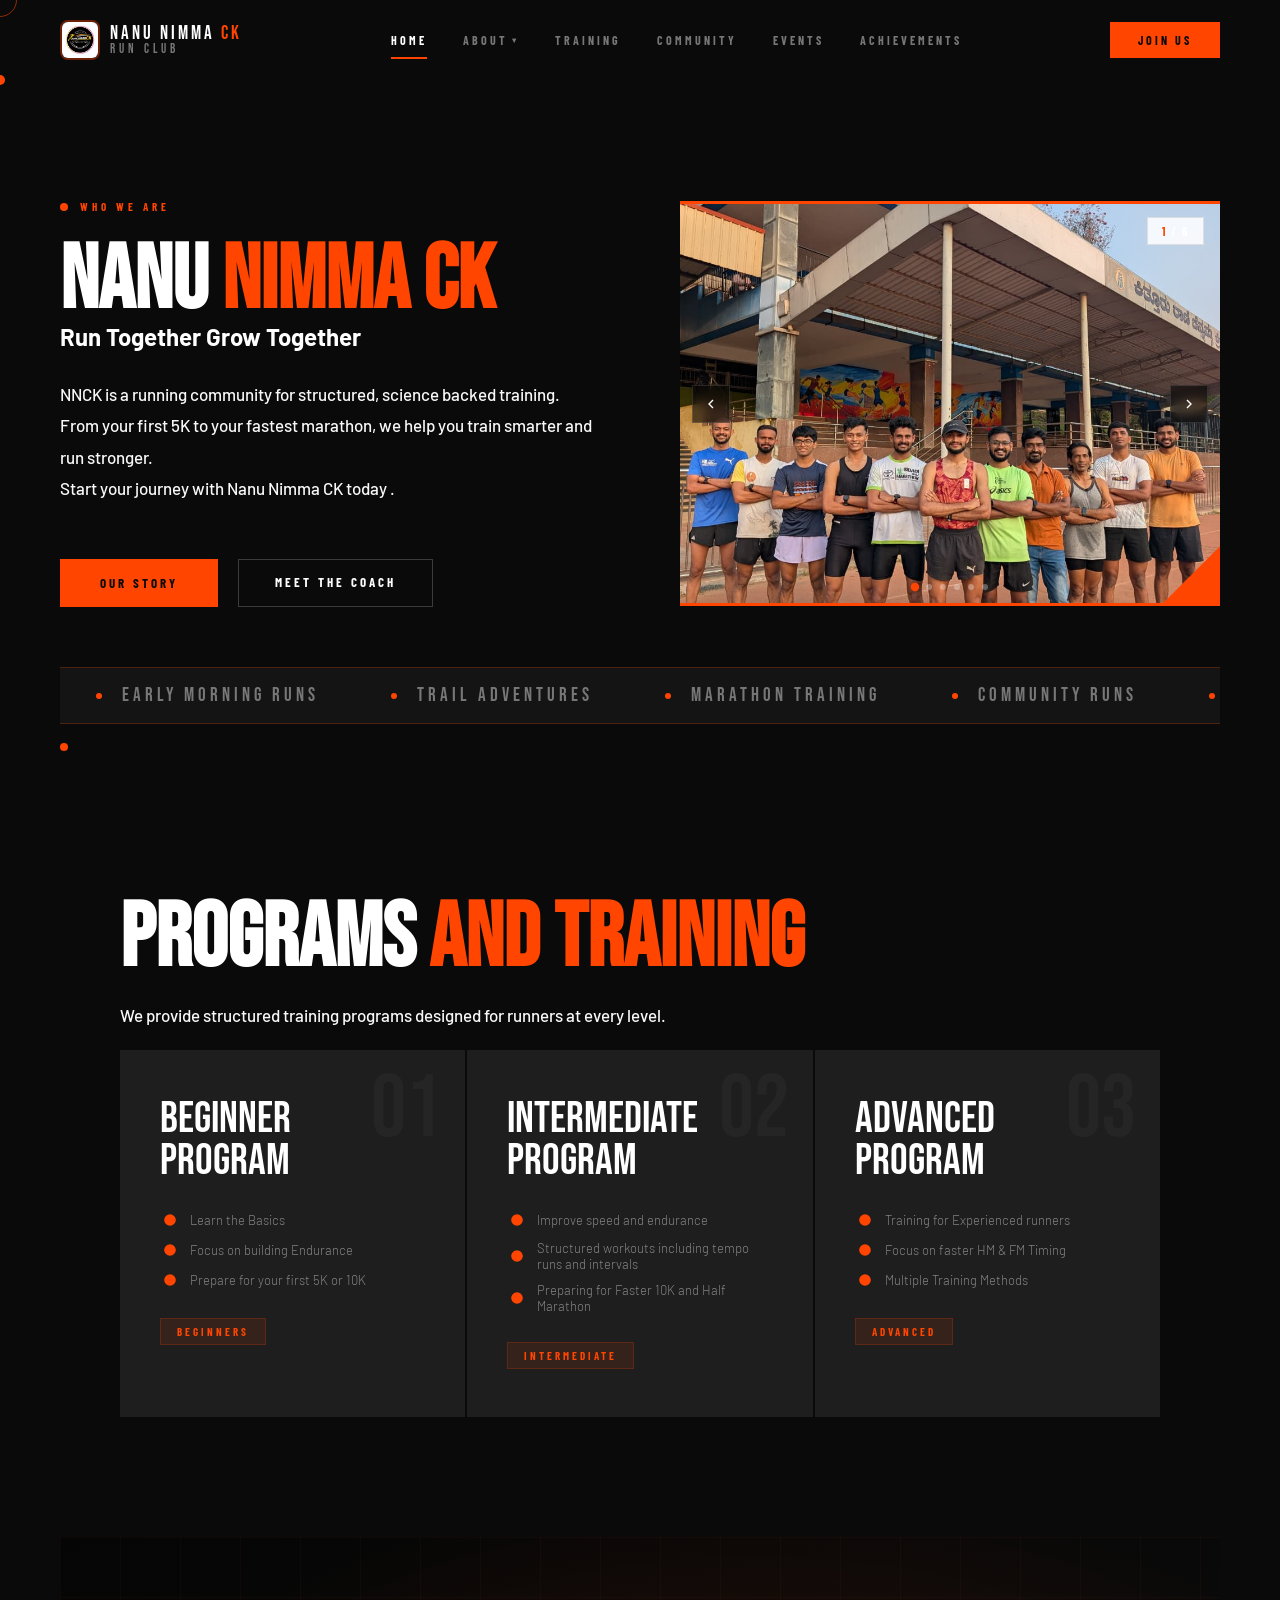
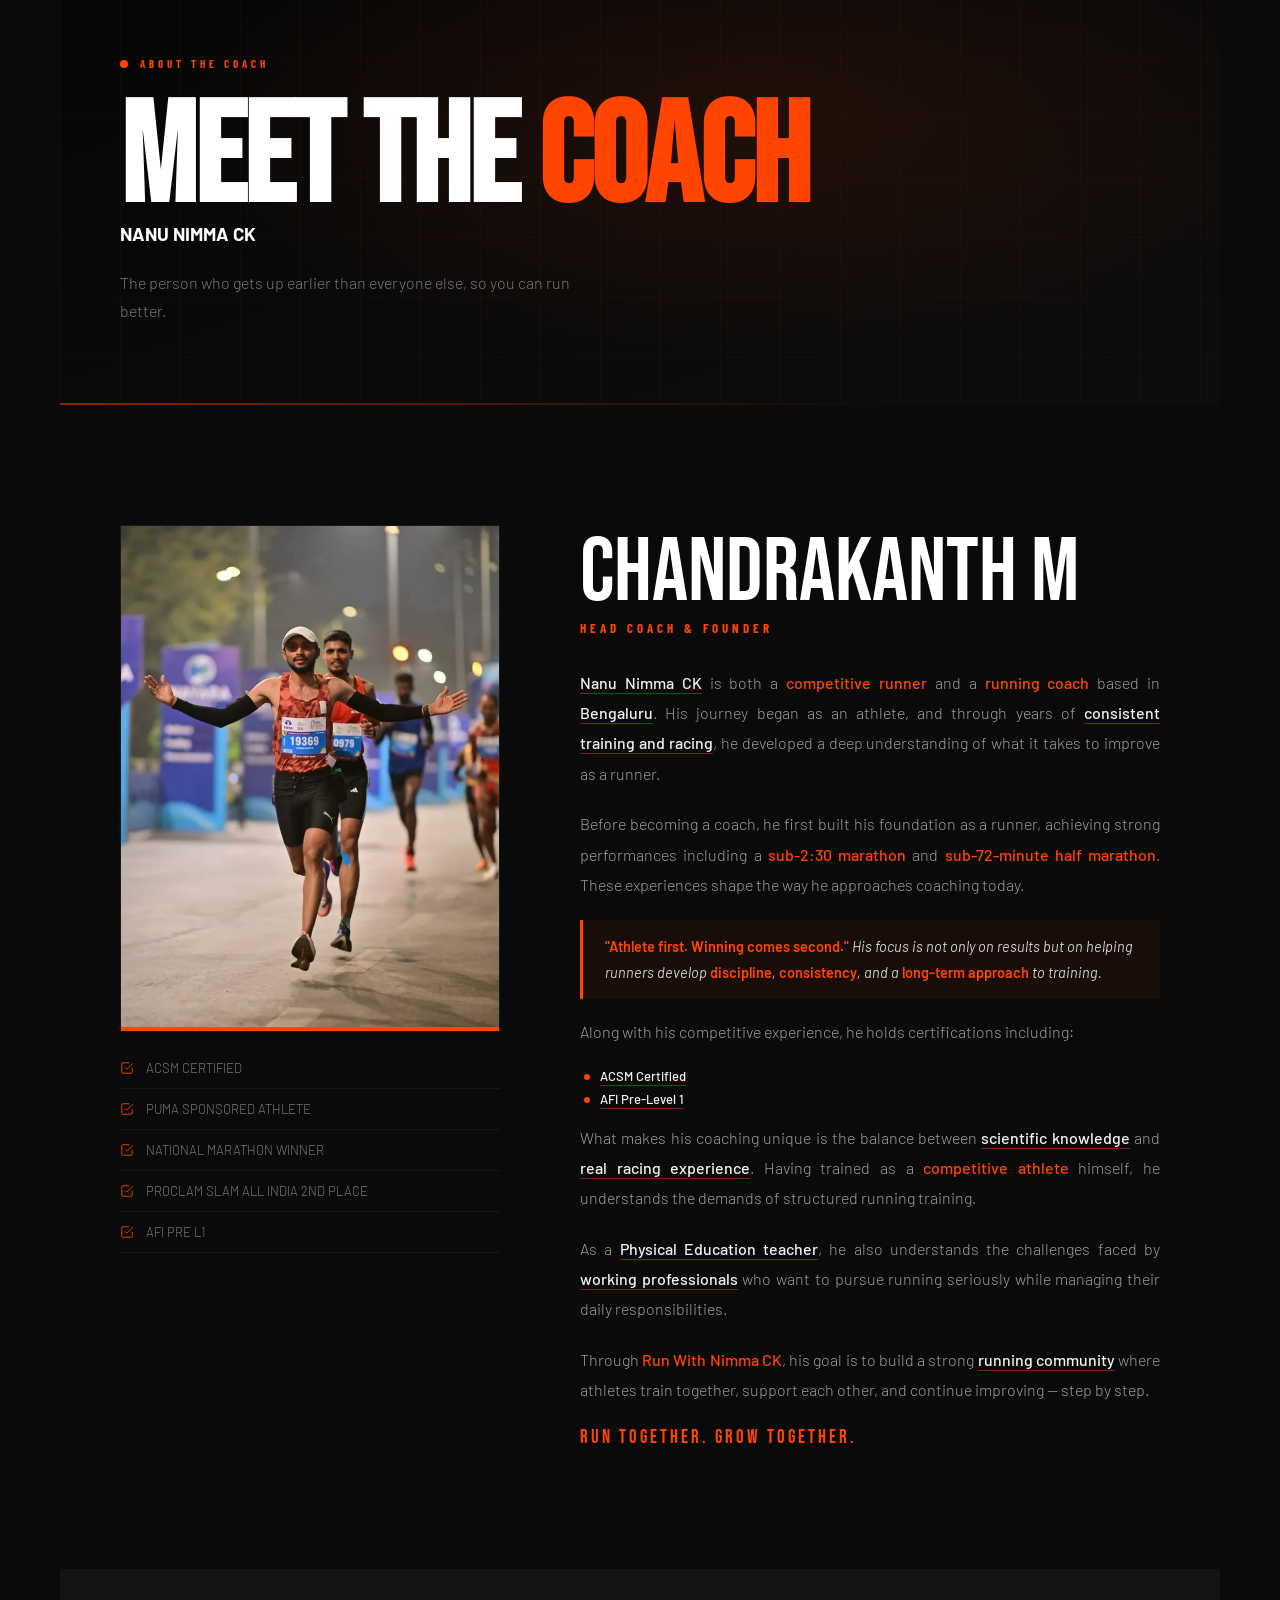
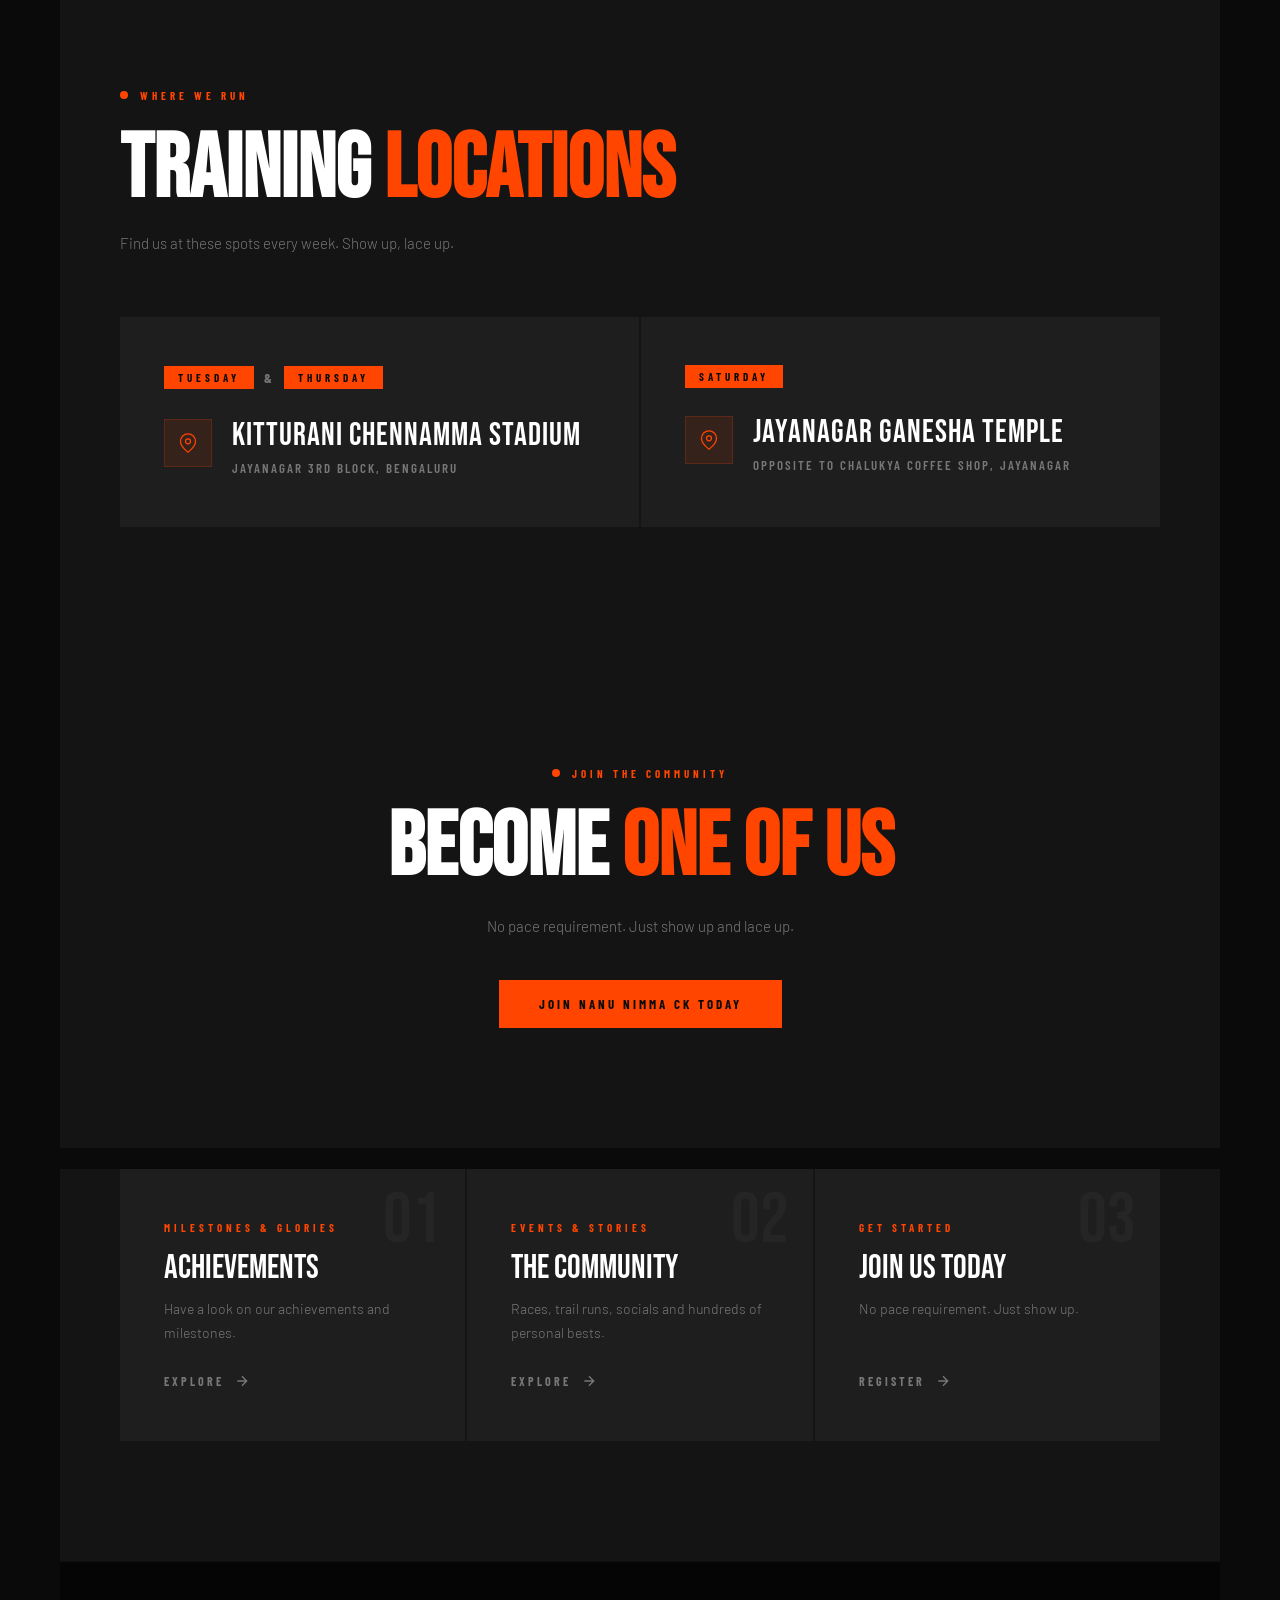
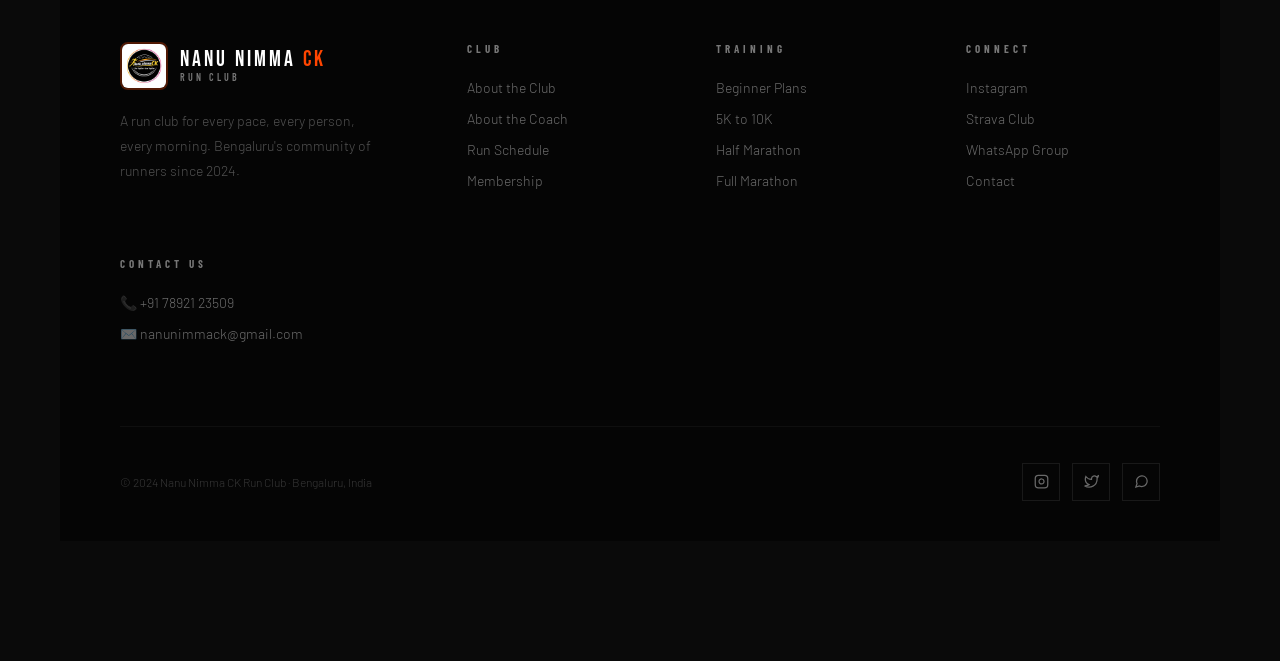
==== commit 0cc1b8ed: "Add files via upload" ====
--- a/index.html
+++ b/index.html
@@ -19,7 +19,7 @@
 <title>Nanu Nimma CK — Home</title>
 <link rel="preconnect" href="https://fonts.googleapis.com">
 <link href="https://fonts.googleapis.com/css2?family=Bebas+Neue&family=Barlow+Condensed:wght@300;400;600;700&family=Barlow:wght@300;400;500&display=swap" rel="stylesheet">
-<link rel="stylesheet" href="styles.css">
+<link rel="stylesheet" href="./styles.css">
 </head>
 <body>
 
@@ -231,9 +231,9 @@
         <div class="label__dot"></div>
         <span class="label__text">Who We Are</span>
       </div>
-      <h2 class="section__heading">Run With <span class="accent">Nimma CK</span></h2>
+      <h2 class="section__heading">NANU <span class="accent">Nimma CK</span></h2>
       <h2>Run Together Grow Together</h2>
-      <p style="margin-top:28px; font-size:17px; font-weight:500; color:rgb(248, 248, 248); line-height:1.85;"> Run with Nimma CK is a running community in Bengaluru focused on structured Training, Scientific workouts, and Consistent progress. <br> Whether you're a beginner starting your first 5K or an experienced runner chasing a faster marathon, our goal is to help you train smarter and run stronger</p>
+      <p style="margin-top:28px; font-size:17px; font-weight:500; color:rgb(248, 248, 248); line-height:1.85;"> NNCK is a running community for structured, science backed training. From your first 5K to your fastest marathon, we help you train smarter and run stronger. <br> Start your journey with Nanu Nimma CK today .</p>
 <br>
       <div style="margin-top:36px; display:flex; gap:20px; flex-wrap:wrap;">
         <a href="about-club.html" class="btn-primary">Our Story</a>
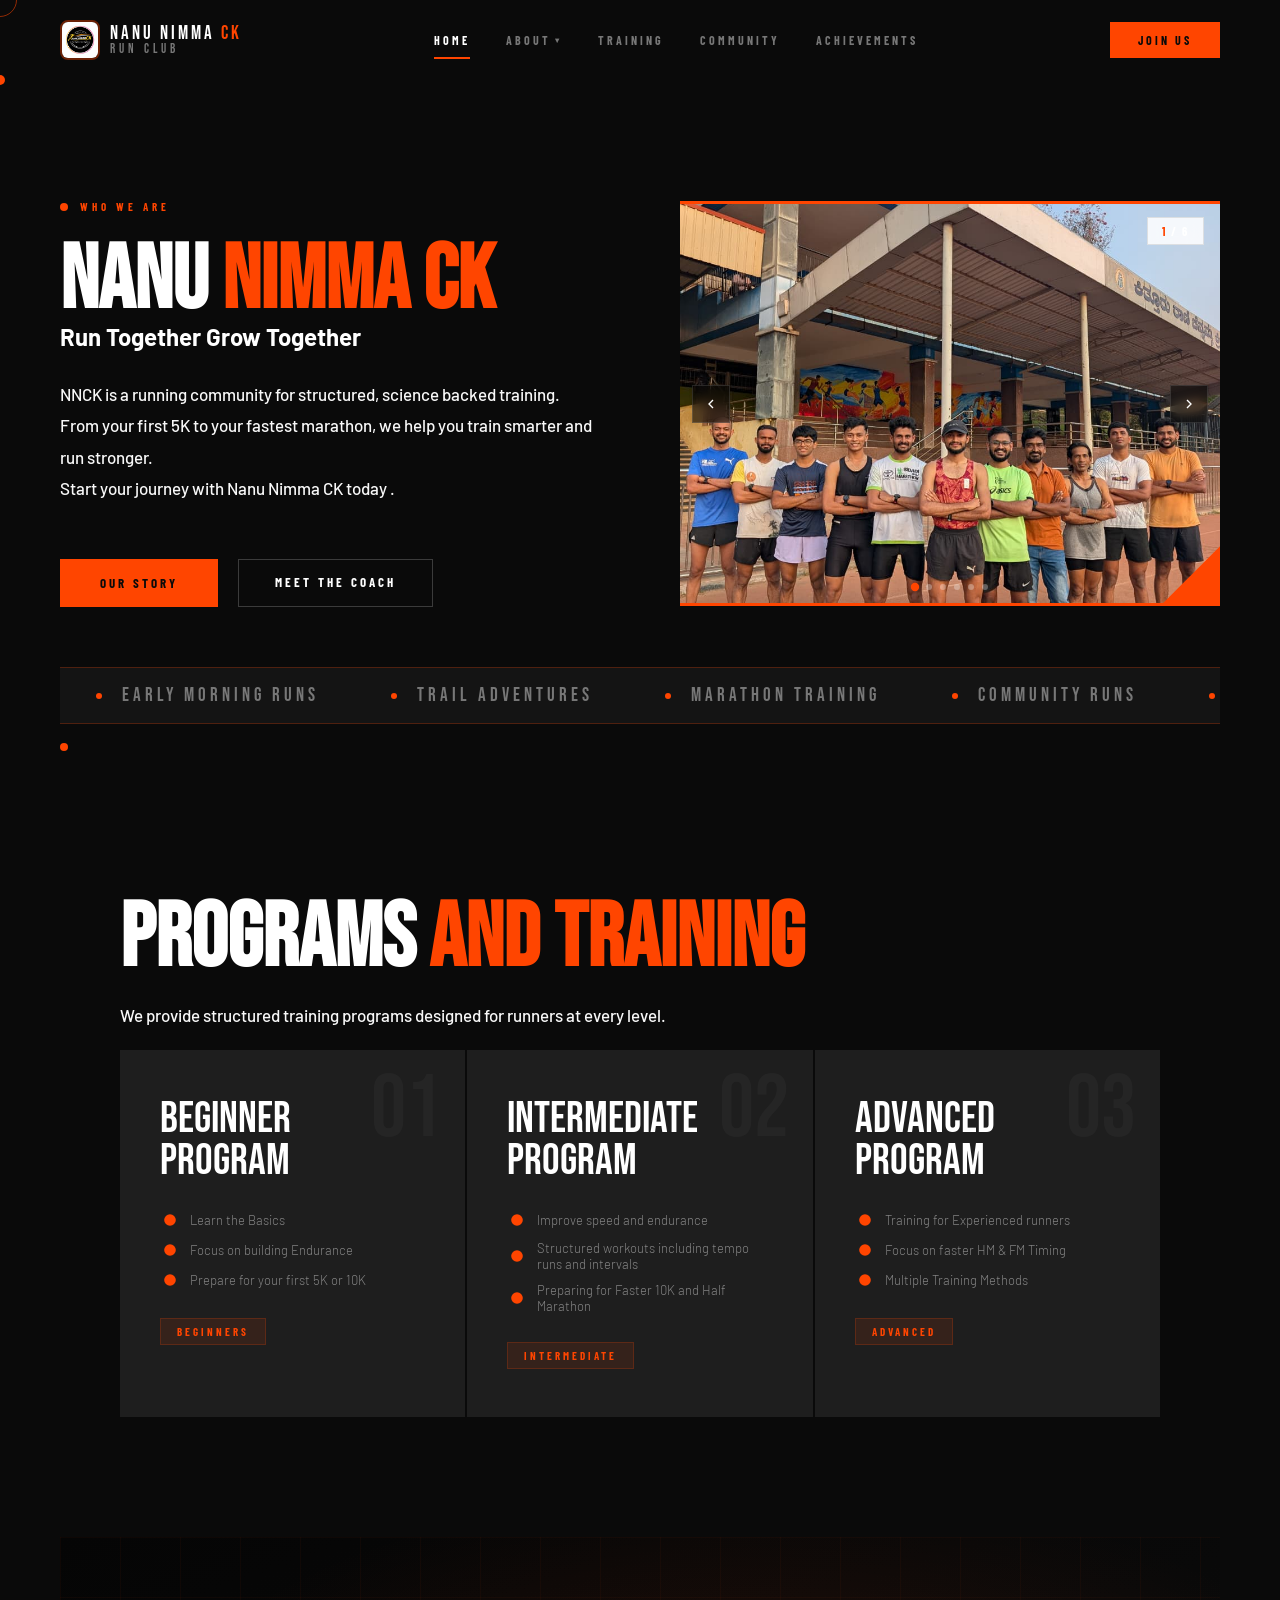
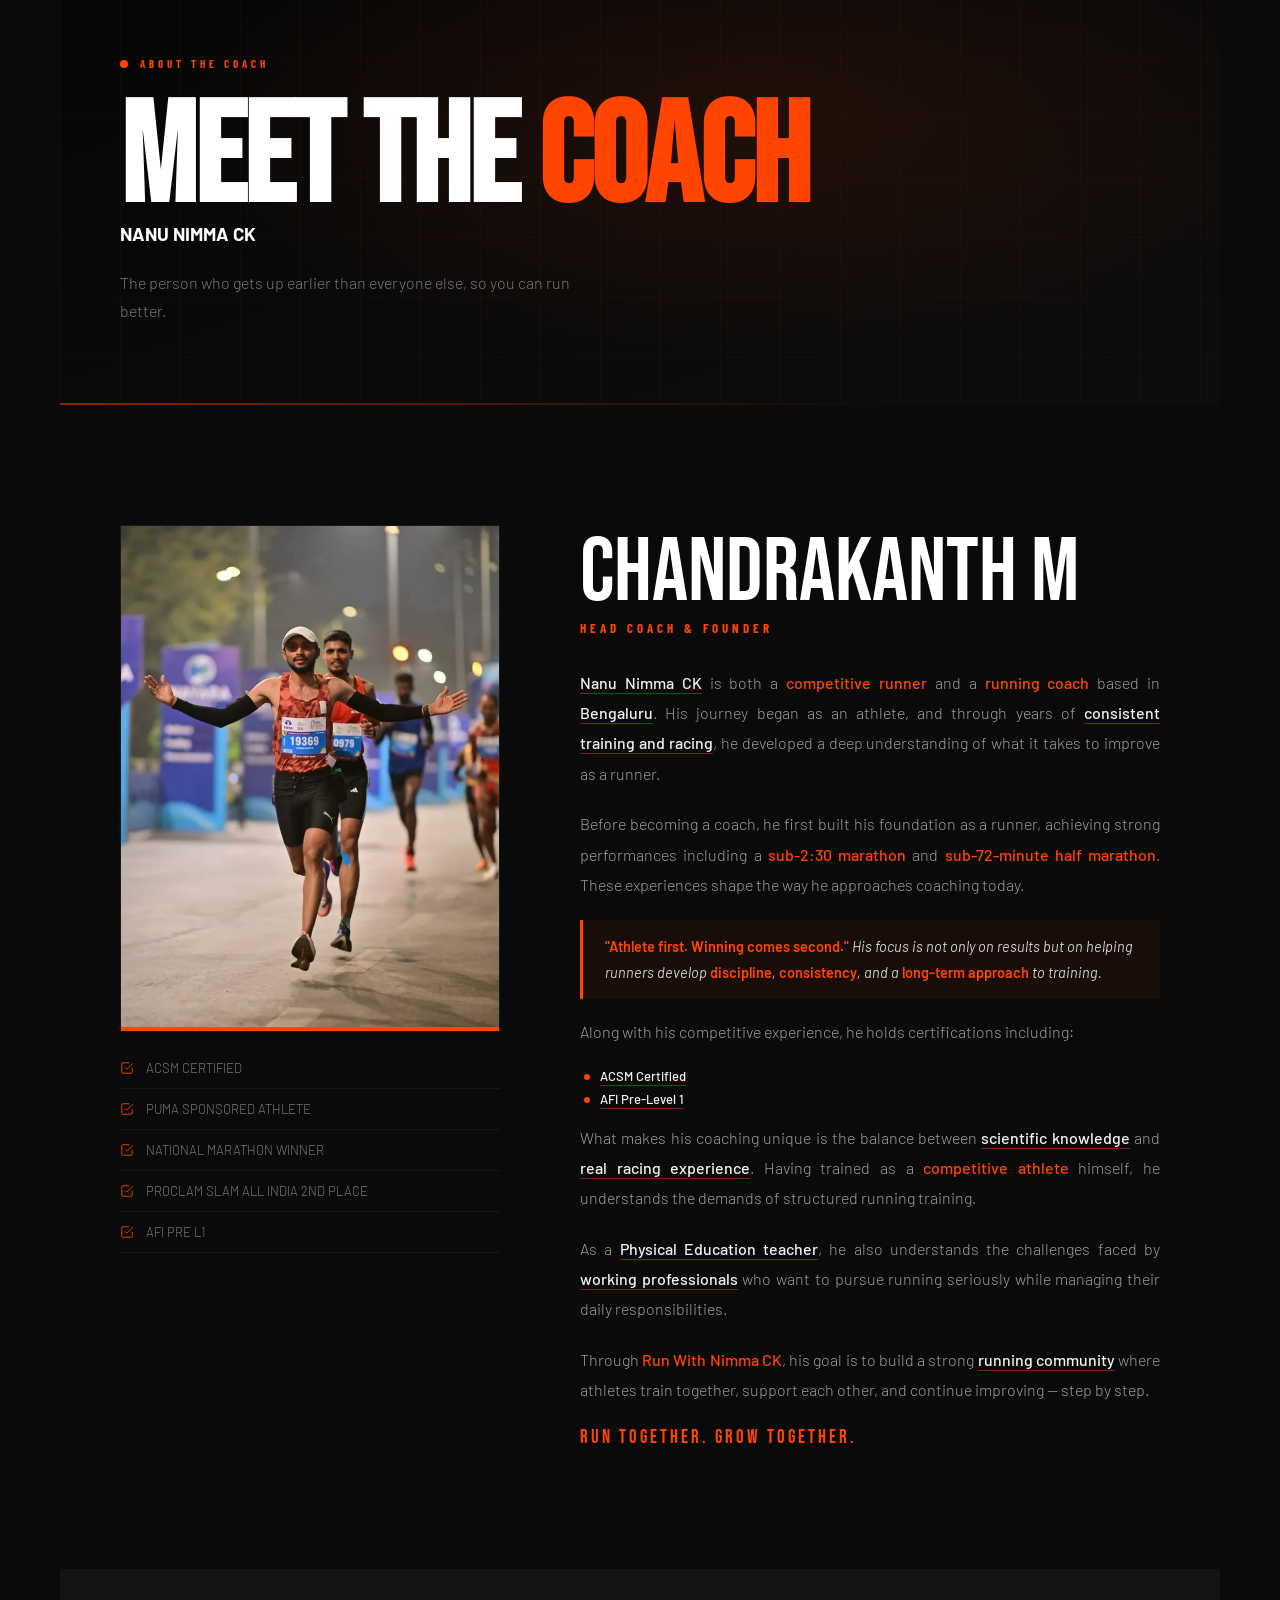
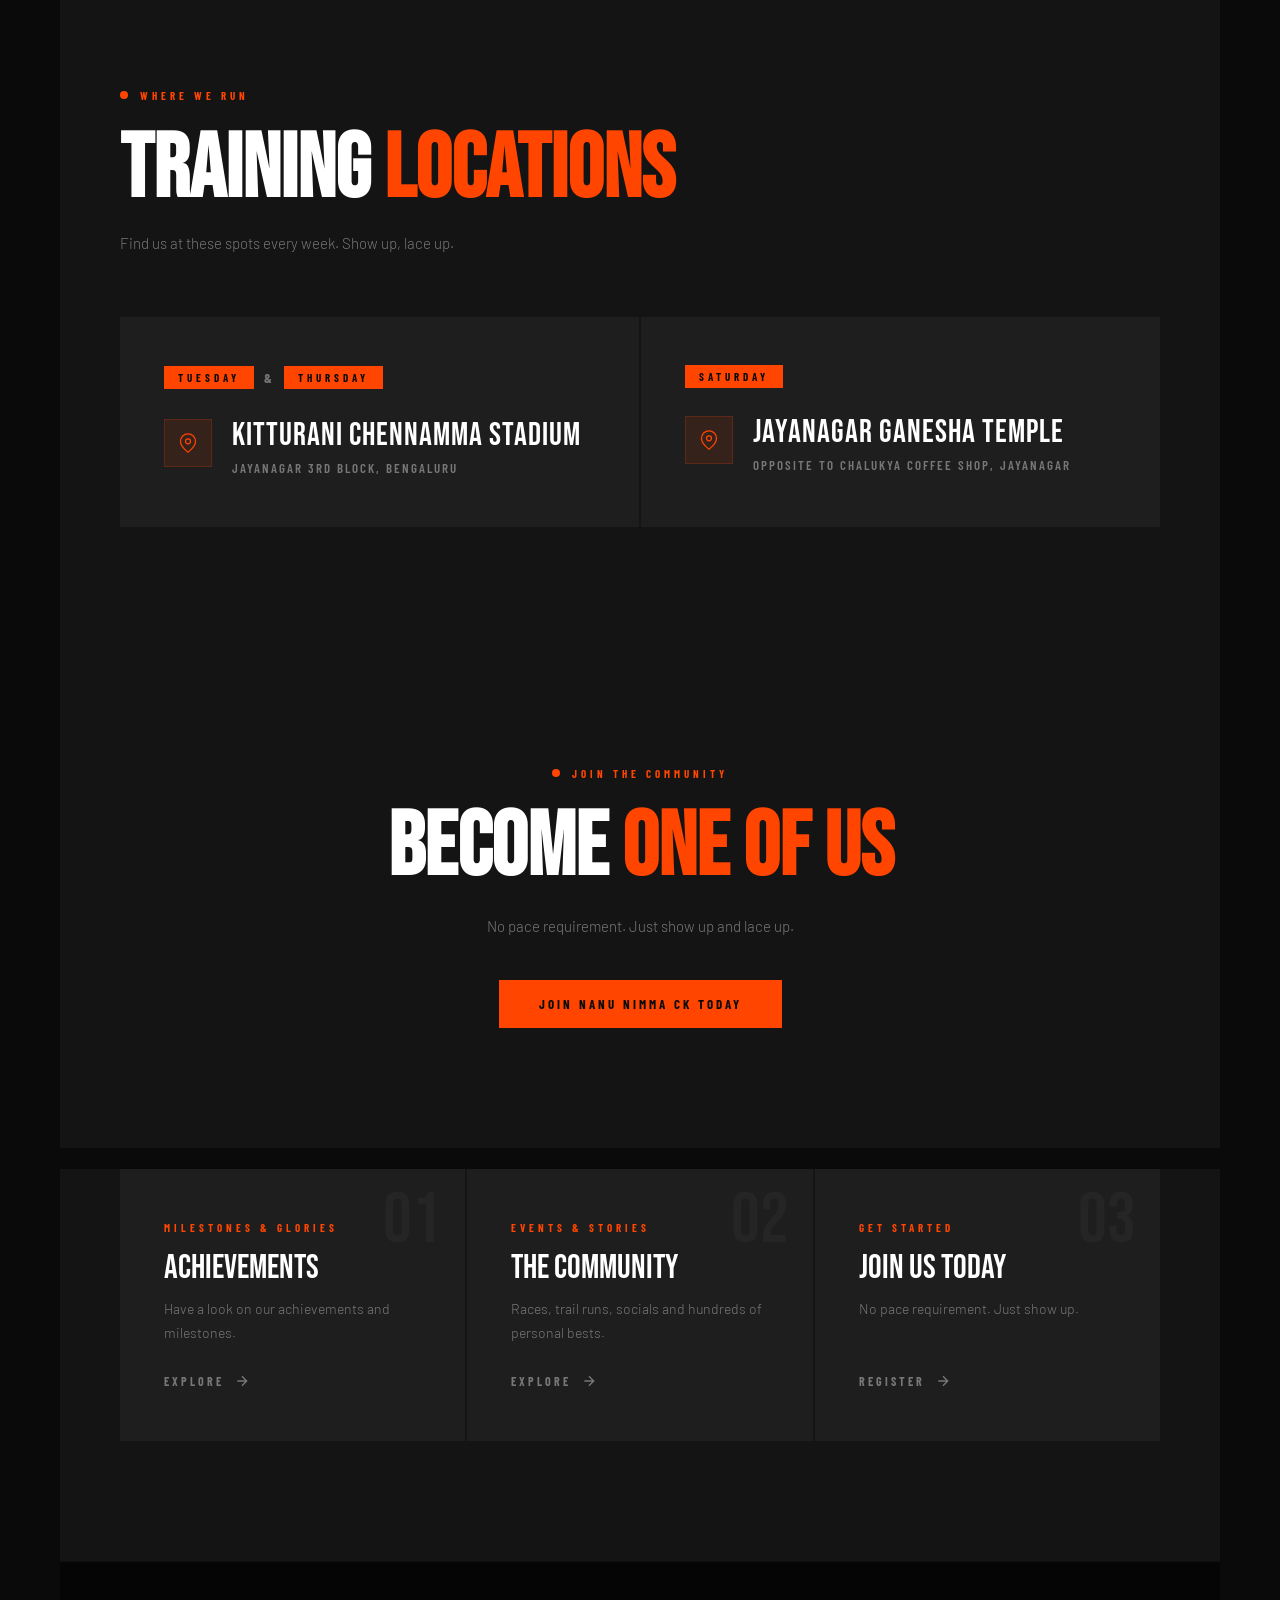
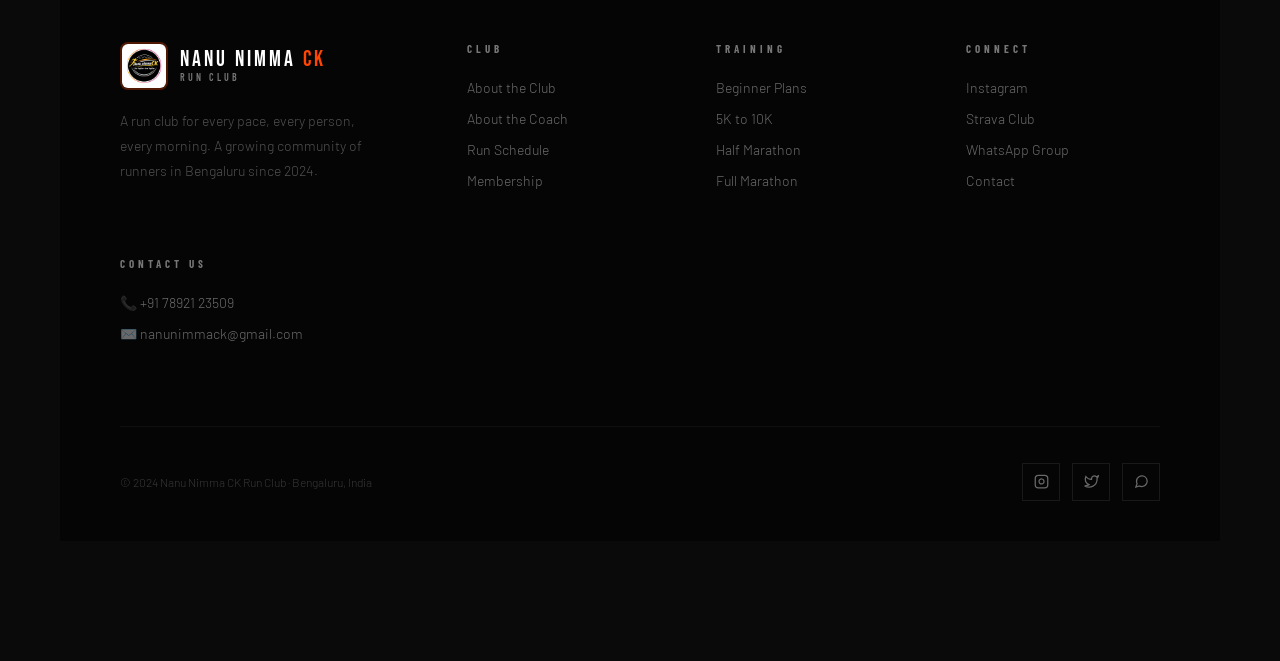
==== commit 8aa98f13: "Add files via upload" ====
--- a/index.html
+++ b/index.html
@@ -197,7 +197,6 @@
     </li>
     <li><a href="runs.html" class="nav__link">Training</a></li>
     <li><a href="community.html" class="nav__link">Community</a></li>
-    <li><a href="events.html" class="nav__link">Events</a></li>
     <li><a href="achievements.html" class="nav__link">Achievements</a></li>
   </ul>
   <a href="join.html" class="nav__join">Join Us</a>
@@ -592,7 +591,7 @@
   <div class="footer__top">
     <div class="footer__brand">
       <div class="footer__brand-logo"><div class="footer__brand-logo-icon"><img src="profile.jpeg" alt="Nanu Nimma CK Logo"></div><div class="footer__brand-logo-text"><span class="fl2">NANU NIMMA <span>CK</span></span><span class="fl1">Run Club</span></div></div>
-      <p class="footer__brand-text">A run club for every pace, every person, every morning. Bengaluru's community of runners since 2024.</p>
+      <p class="footer__brand-text">A run club for every pace, every person, every morning. A growing community of runners in Bengaluru since 2024.</p>
     </div>
     <div class="footer__col">
       <h5>Club</h5>
@@ -617,7 +616,7 @@
       <ul>
         <li><a href="https://www.instagram.com/ck_runner198?igsh=MWJ4cGlnZDIwdWhmbg==" target="_blank" rel="noopener">Instagram</a></li>
         <li><a href="#">Strava Club</a></li>
-        <li><a href="https://chat.whatsapp.com/FWKhlL9tx755j9TAaHpxI4" target="_blank" rel="noopener">WhatsApp Group</a></li>
+        <li><a href="" target="_blank" rel="noopener">WhatsApp Group</a></li>
         <li><a href="#">Contact</a></li>
       </ul>
     </div>
@@ -634,7 +633,7 @@
     <div class="socials">
       <a href="https://www.instagram.com/ck_runner198?igsh=MWJ4cGlnZDIwdWhmbg==" target="_blank" rel="noopener" class="social-btn"><svg viewBox="0 0 24 24"><rect x="2" y="2" width="20" height="20" rx="5"/><path d="M16 11.37A4 4 0 1112.63 8 4 4 0 0116 11.37z"/><path d="M17.5 6.5h.01"/></svg></a>
       <a href="#" class="social-btn"><svg viewBox="0 0 24 24"><path d="M23 3a10.9 10.9 0 01-3.14 1.53 4.48 4.48 0 00-7.86 3v1A10.66 10.66 0 013 4s-4 9 5 13a11.64 11.64 0 01-7 2c9 5 20 0 20-11.5a4.5 4.5 0 00-.08-.83A7.72 7.72 0 0023 3z"/></svg></a>
-      <a href="https://chat.whatsapp.com/FWKhlL9tx755j9TAaHpxI4" target="_blank" rel="noopener" class="social-btn"><svg viewBox="0 0 24 24" fill="none" stroke="currentColor" stroke-width="1.5"><path d="M21 11.5a8.38 8.38 0 01-.9 3.8 8.5 8.5 0 01-7.6 4.7 8.38 8.38 0 01-3.8-.9L3 21l1.9-5.7a8.38 8.38 0 01-.9-3.8 8.5 8.5 0 014.7-7.6 8.38 8.38 0 013.8-.9h.5a8.48 8.48 0 018 8v.5z"/></svg></a>
+      <a href="" target="_blank" rel="noopener" class="social-btn"><svg viewBox="0 0 24 24" fill="none" stroke="currentColor" stroke-width="1.5"><path d="M21 11.5a8.38 8.38 0 01-.9 3.8 8.5 8.5 0 01-7.6 4.7 8.38 8.38 0 01-3.8-.9L3 21l1.9-5.7a8.38 8.38 0 01-.9-3.8 8.5 8.5 0 014.7-7.6 8.38 8.38 0 013.8-.9h.5a8.48 8.48 0 018 8v.5z"/></svg></a>
     </div>
   </div>
 </footer>
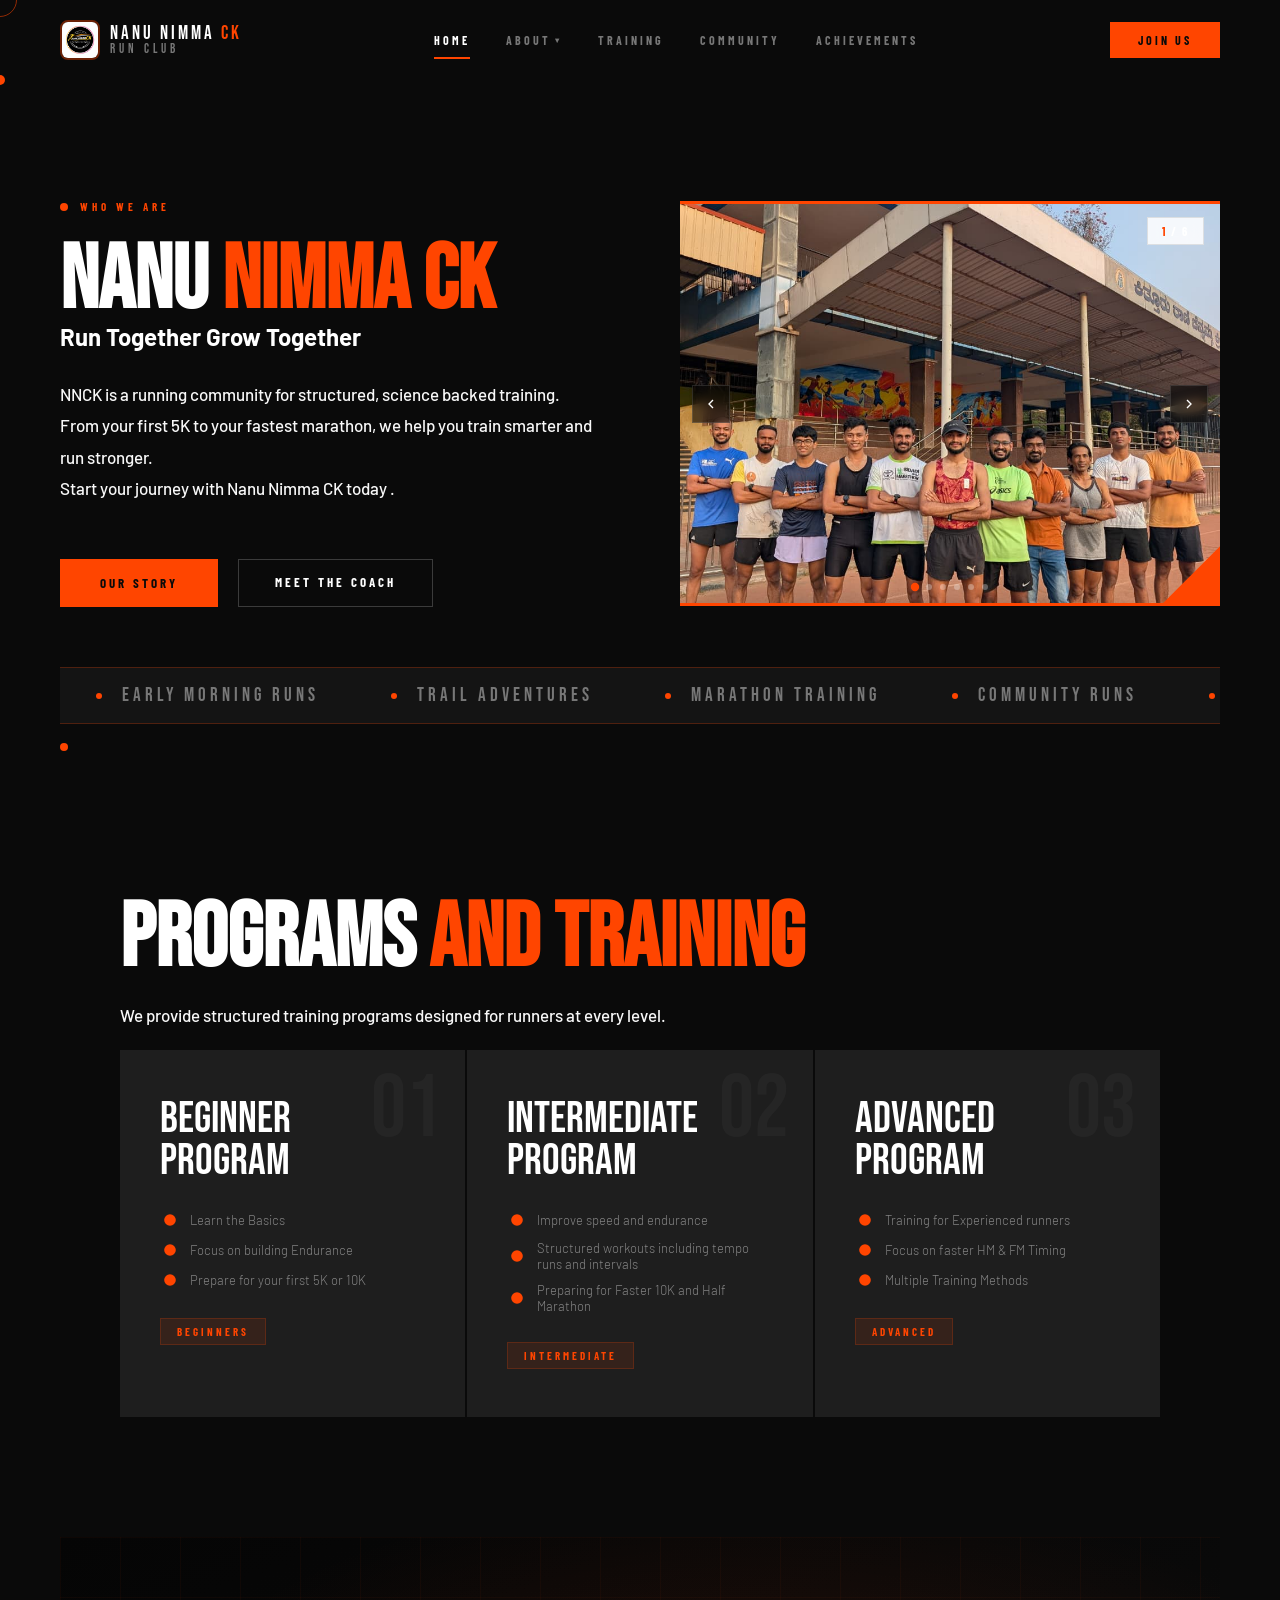
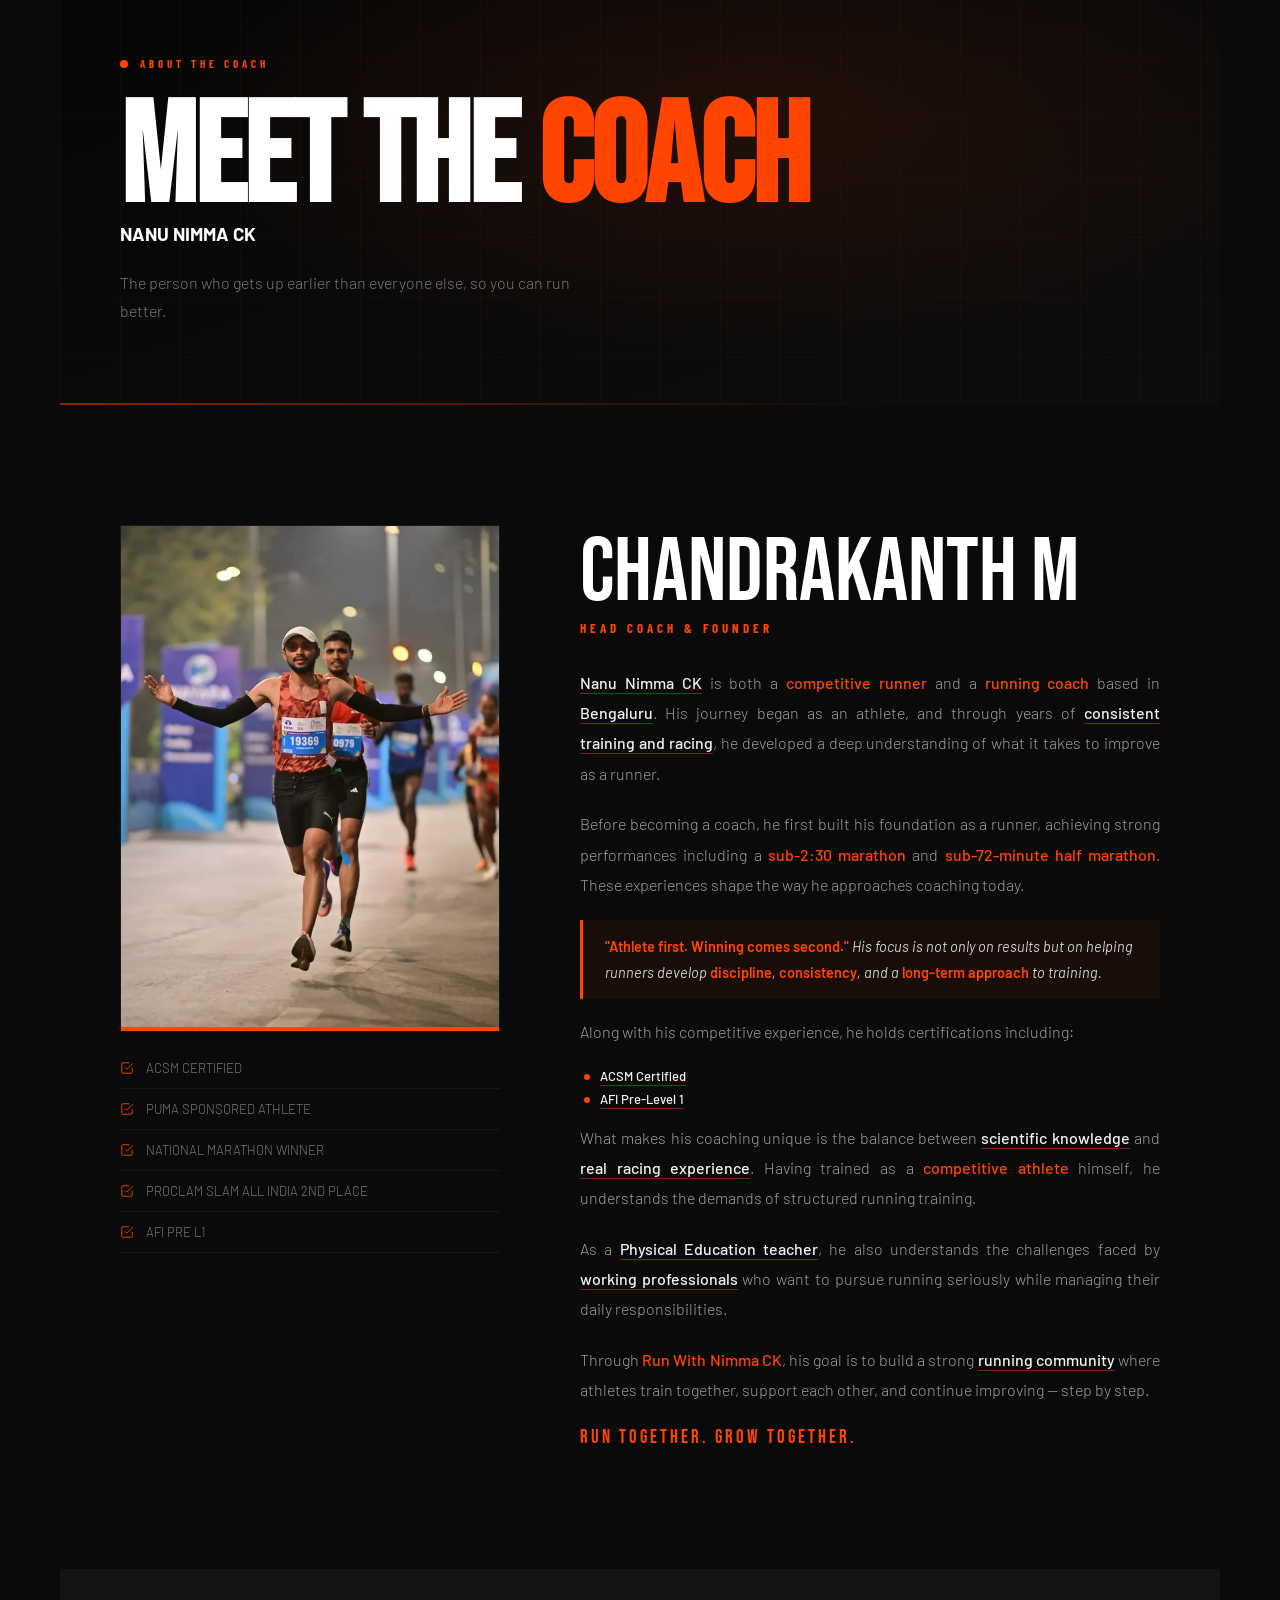
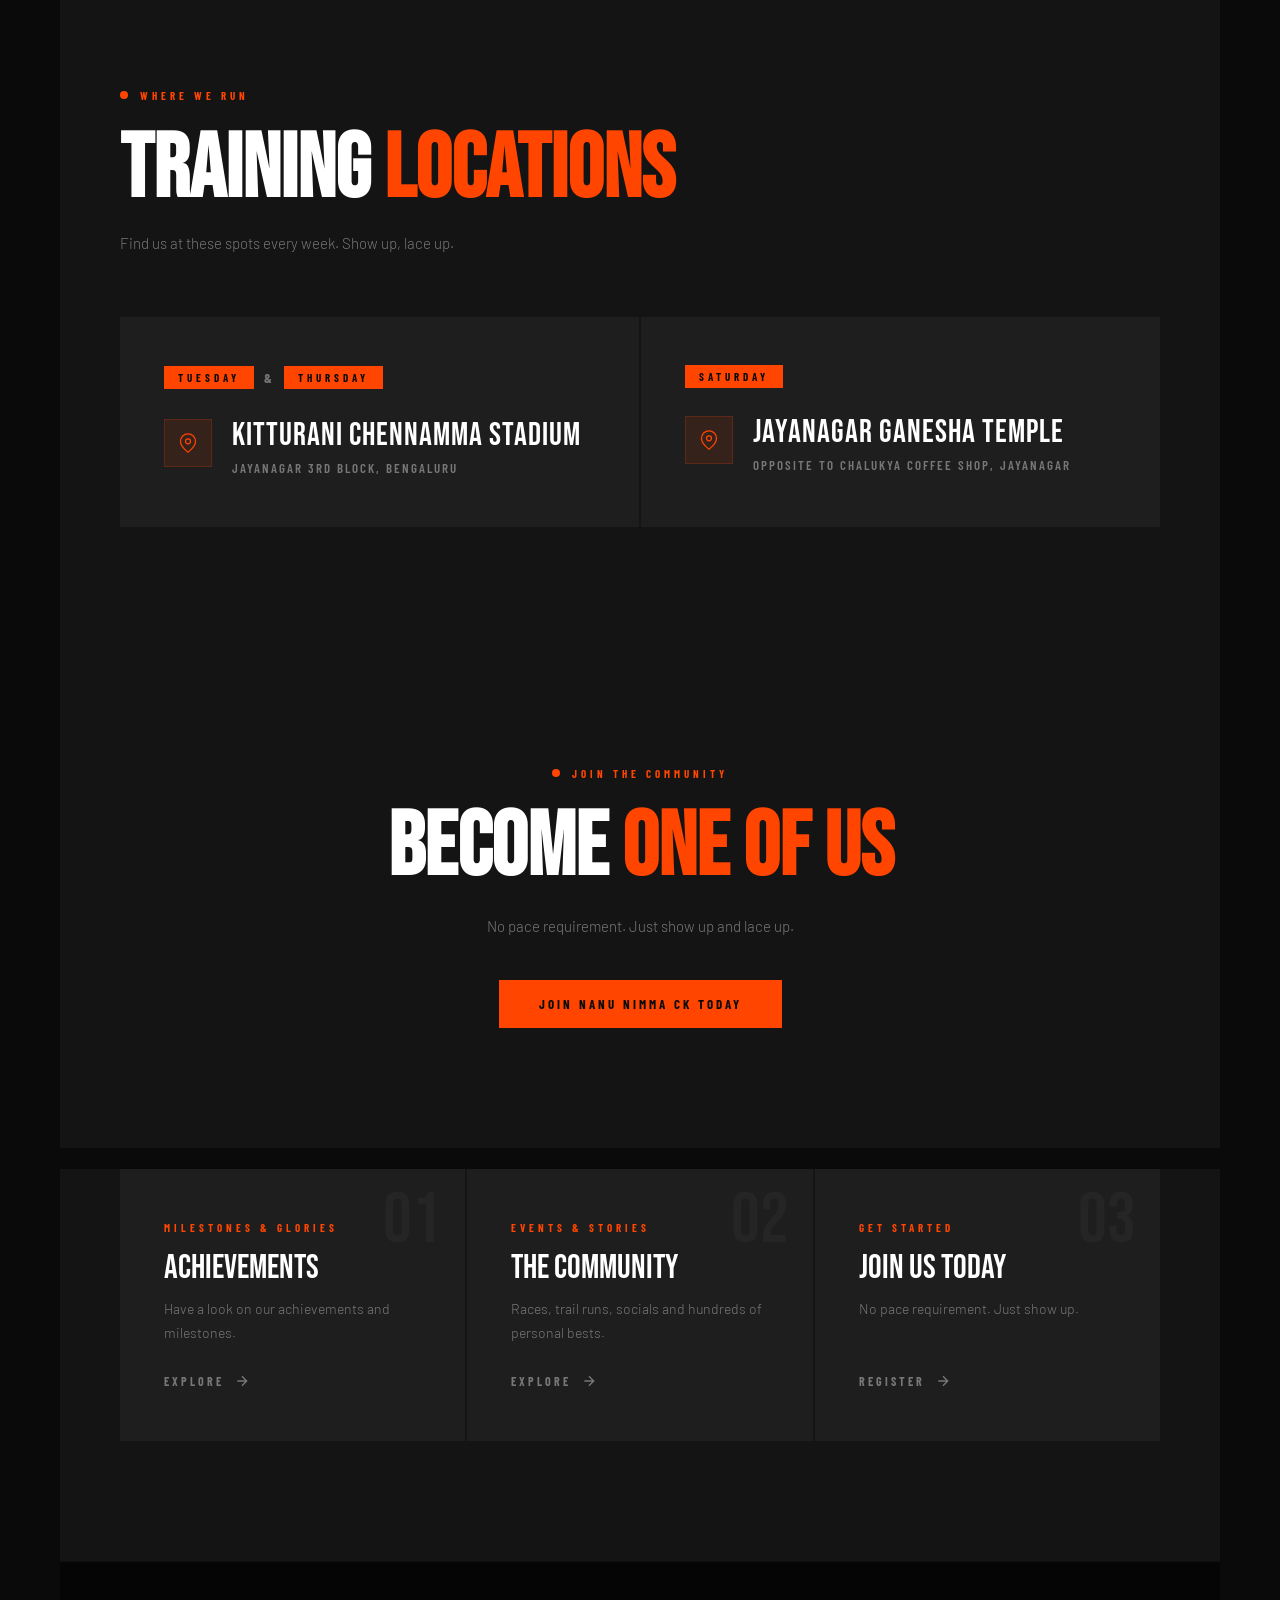
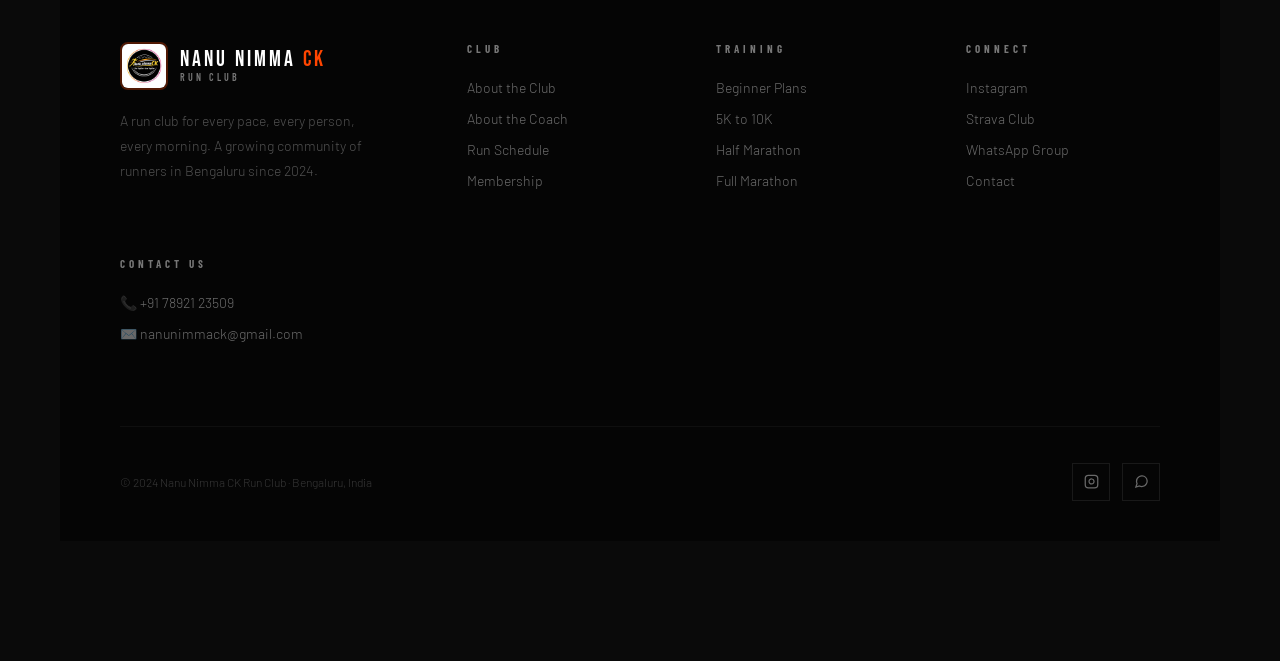
==== commit ad2f6b12: "Add files via upload" ====
--- a/index.html
+++ b/index.html
@@ -20,6 +20,35 @@
 <link rel="preconnect" href="https://fonts.googleapis.com">
 <link href="https://fonts.googleapis.com/css2?family=Bebas+Neue&family=Barlow+Condensed:wght@300;400;600;700&family=Barlow:wght@300;400;500&display=swap" rel="stylesheet">
 <link rel="stylesheet" href="./styles.css">
+
+<!-- Favicon -->
+<link rel="icon" type="image/jpeg" href="./profile.jpeg">
+<link rel="apple-touch-icon" href="./profile.jpeg">
+<link rel="shortcut icon" href="./profile.jpeg">
+
+<!-- Schema for Google -->
+<script type="application/ld+json">
+{
+  "@context": "https://schema.org",
+  "@type": "SportsClub",
+  "name": "Nanu Nimma CK Run Club",
+  "url": "https://nanunimmack.fit",
+  "logo": "https://nanunimmack.fit/profile.jpeg",
+  "image": "https://nanunimmack.fit/profile.jpeg",
+  "description": "Bengaluru's community running club. Structured training, marathon coaching and weekly group runs for all levels.",
+  "address": {
+    "@type": "PostalAddress",
+    "addressLocality": "Bengaluru",
+    "addressCountry": "IN"
+  },
+  "telephone": "+917892123509",
+  "email": "nanunimmack@gmail.com",
+  "sameAs": [
+    "https://www.instagram.com/ck_runner198"
+  ]
+}
+</script>
+
 </head>
 <body>
 
@@ -632,8 +661,7 @@
     <p class="footer__copy">© 2024 Nanu Nimma CK Run Club · Bengaluru, India</p>
     <div class="socials">
       <a href="https://www.instagram.com/ck_runner198?igsh=MWJ4cGlnZDIwdWhmbg==" target="_blank" rel="noopener" class="social-btn"><svg viewBox="0 0 24 24"><rect x="2" y="2" width="20" height="20" rx="5"/><path d="M16 11.37A4 4 0 1112.63 8 4 4 0 0116 11.37z"/><path d="M17.5 6.5h.01"/></svg></a>
-      <a href="#" class="social-btn"><svg viewBox="0 0 24 24"><path d="M23 3a10.9 10.9 0 01-3.14 1.53 4.48 4.48 0 00-7.86 3v1A10.66 10.66 0 013 4s-4 9 5 13a11.64 11.64 0 01-7 2c9 5 20 0 20-11.5a4.5 4.5 0 00-.08-.83A7.72 7.72 0 0023 3z"/></svg></a>
-      <a href="" target="_blank" rel="noopener" class="social-btn"><svg viewBox="0 0 24 24" fill="none" stroke="currentColor" stroke-width="1.5"><path d="M21 11.5a8.38 8.38 0 01-.9 3.8 8.5 8.5 0 01-7.6 4.7 8.38 8.38 0 01-3.8-.9L3 21l1.9-5.7a8.38 8.38 0 01-.9-3.8 8.5 8.5 0 014.7-7.6 8.38 8.38 0 013.8-.9h.5a8.48 8.48 0 018 8v.5z"/></svg></a>
+      <a href="https://wa.me/917892123509" target="_blank" rel="noopener" class="social-btn"><svg viewBox="0 0 24 24" fill="none" stroke="currentColor" stroke-width="1.5"><path d="M21 11.5a8.38 8.38 0 01-.9 3.8 8.5 8.5 0 01-7.6 4.7 8.38 8.38 0 01-3.8-.9L3 21l1.9-5.7a8.38 8.38 0 01-.9-3.8 8.5 8.5 0 014.7-7.6 8.38 8.38 0 013.8-.9h.5a8.48 8.48 0 018 8v.5z"/></svg></a>
     </div>
   </div>
 </footer>
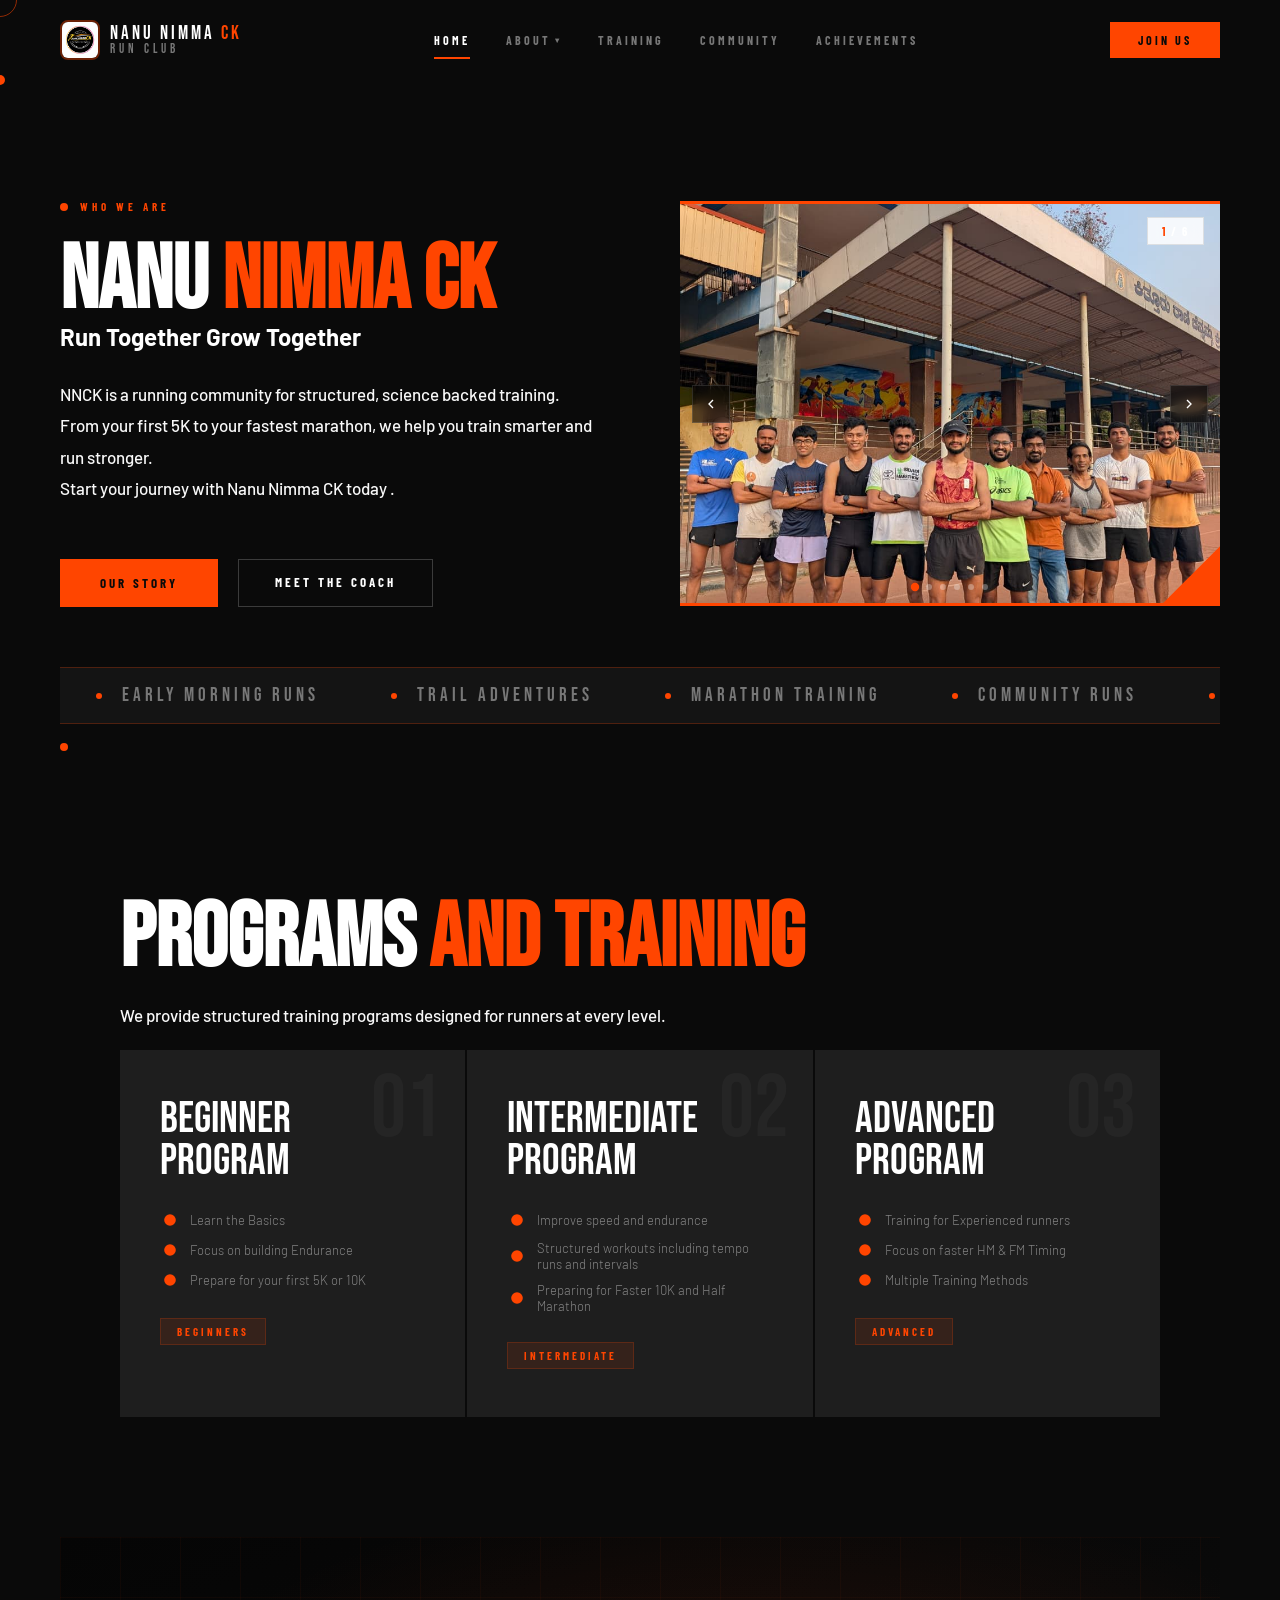
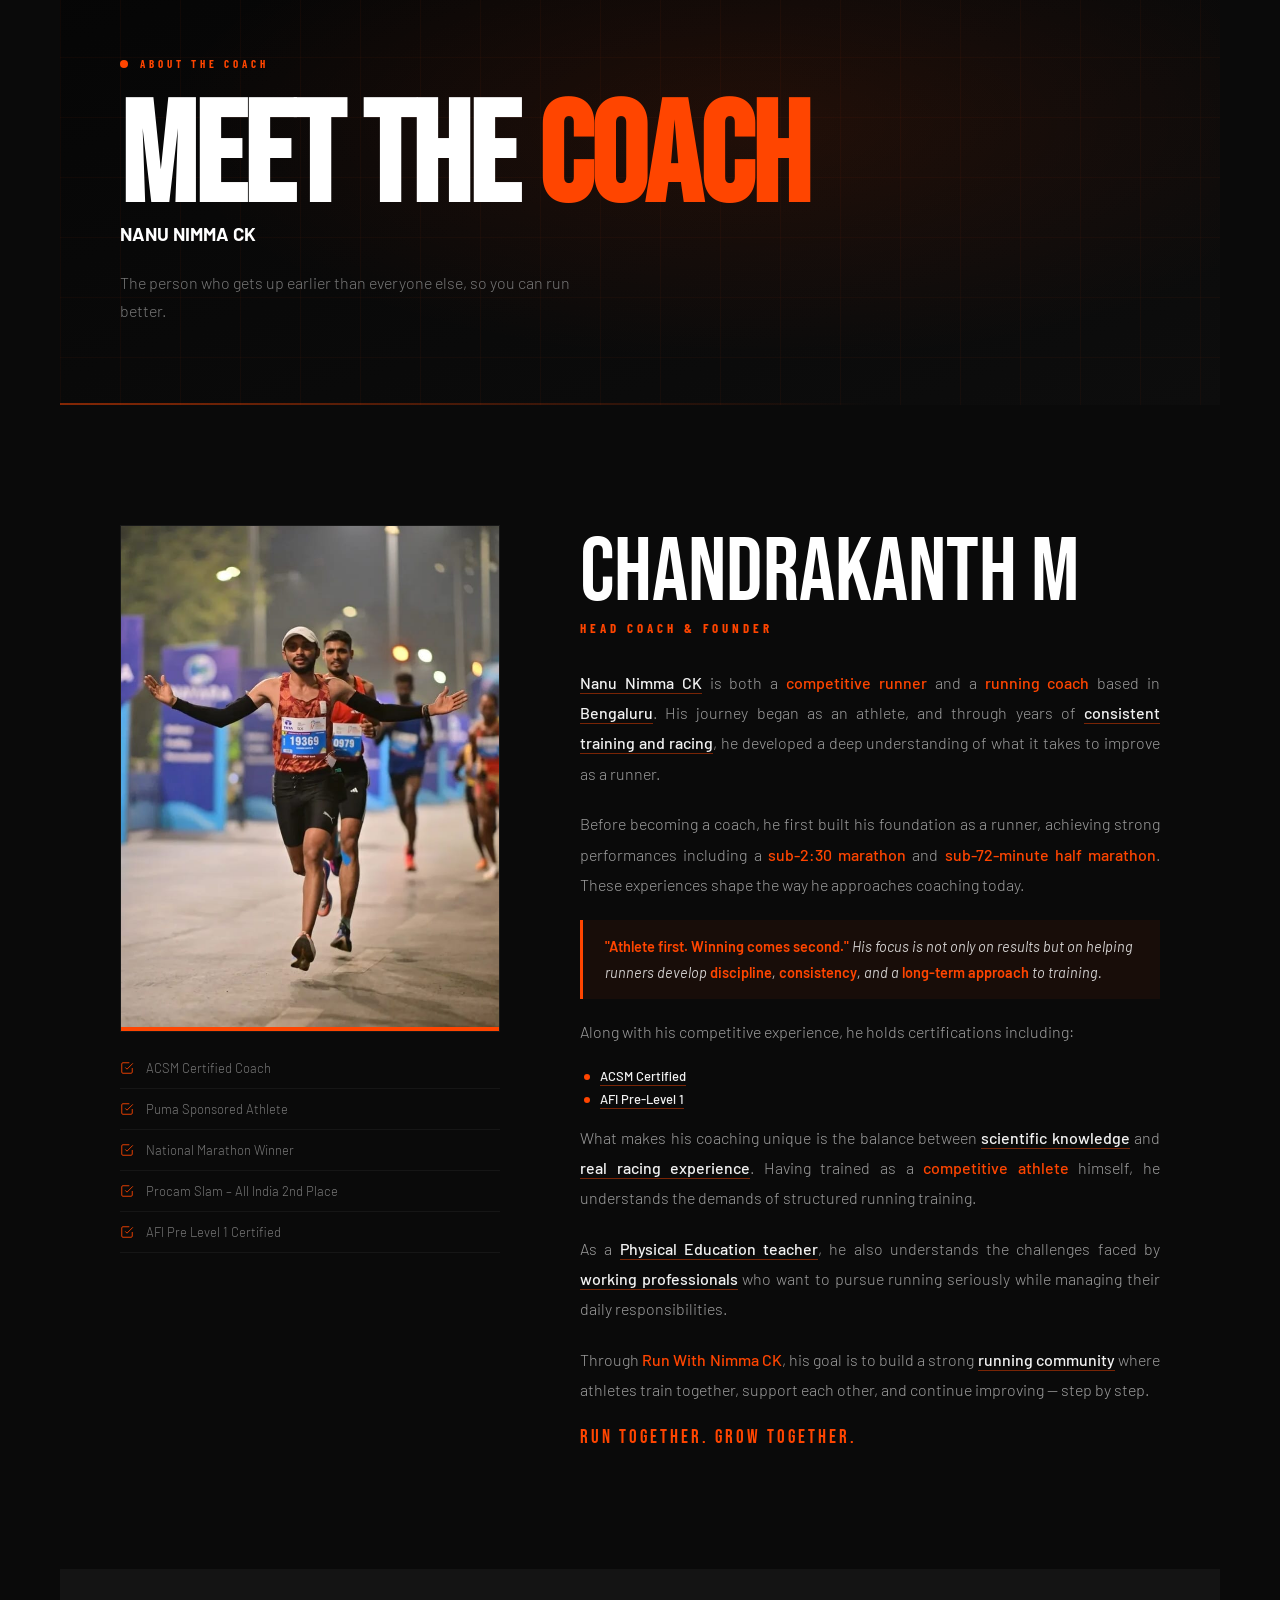
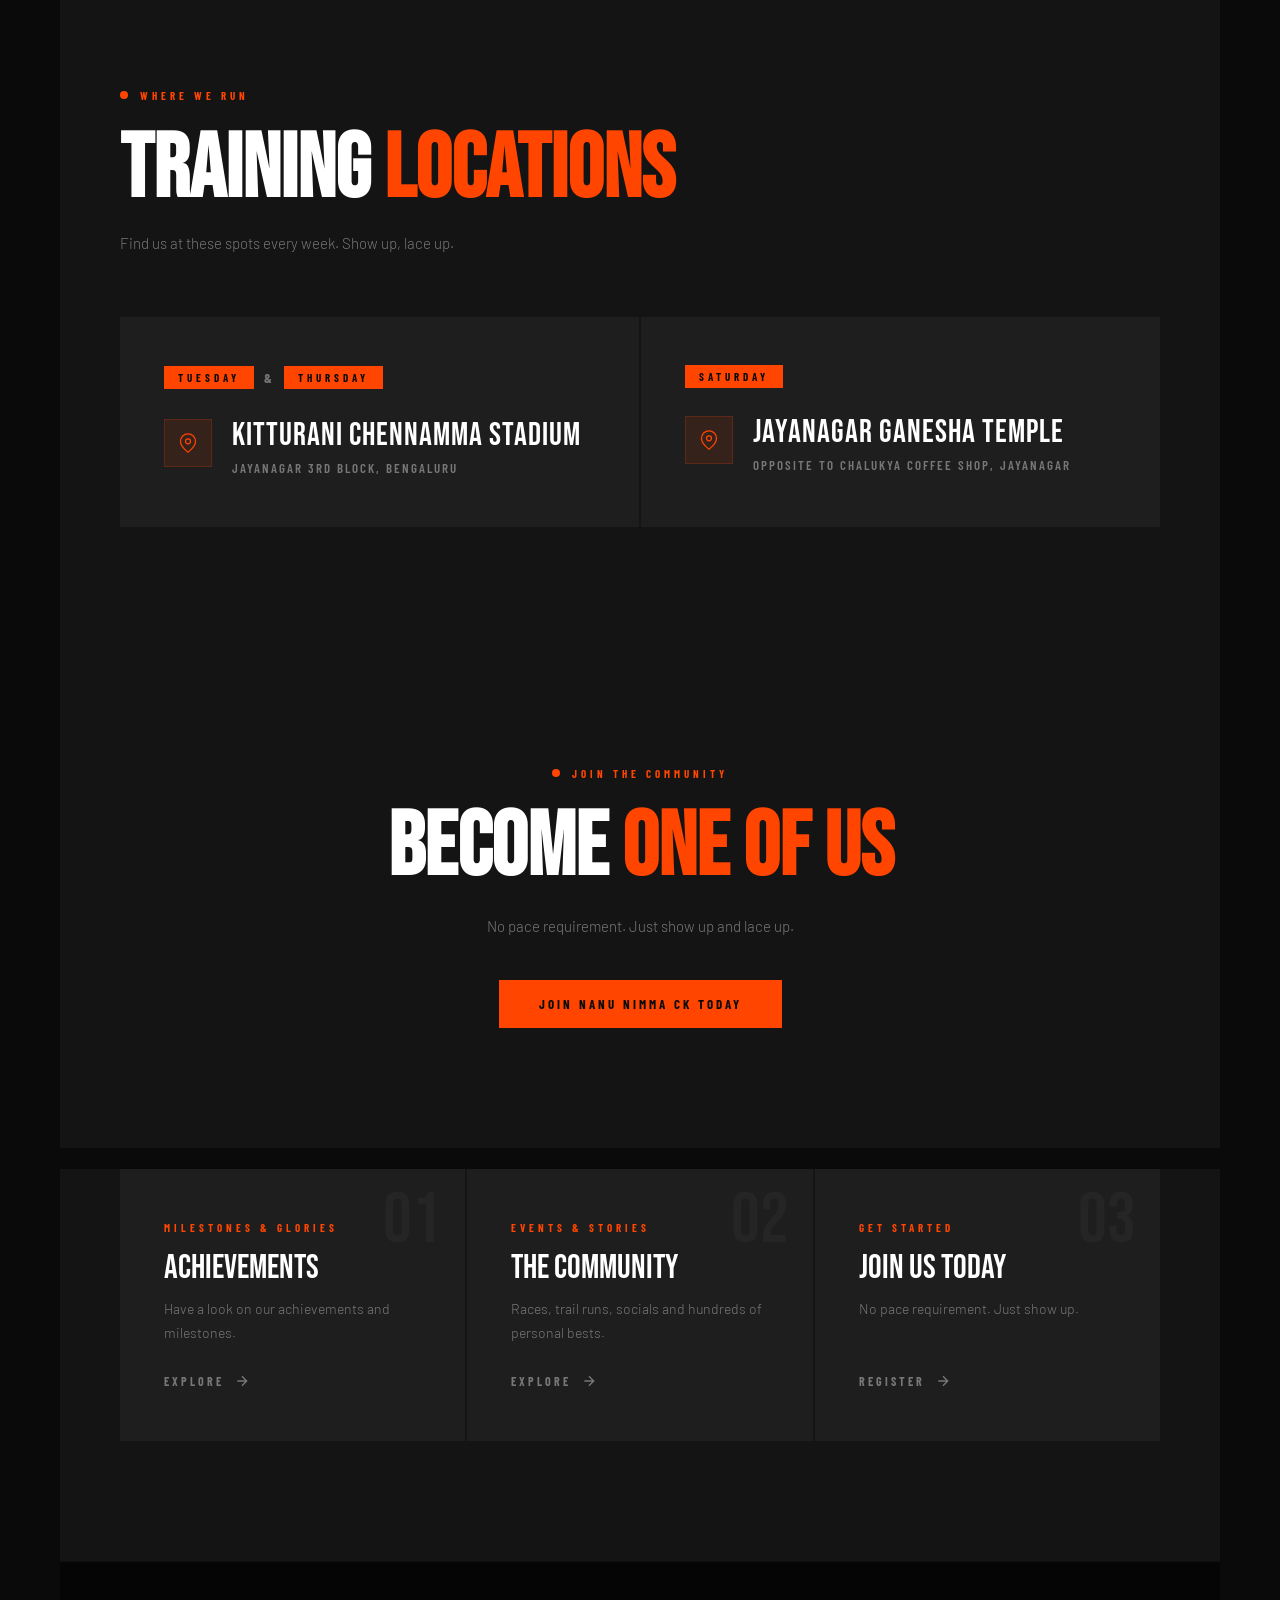
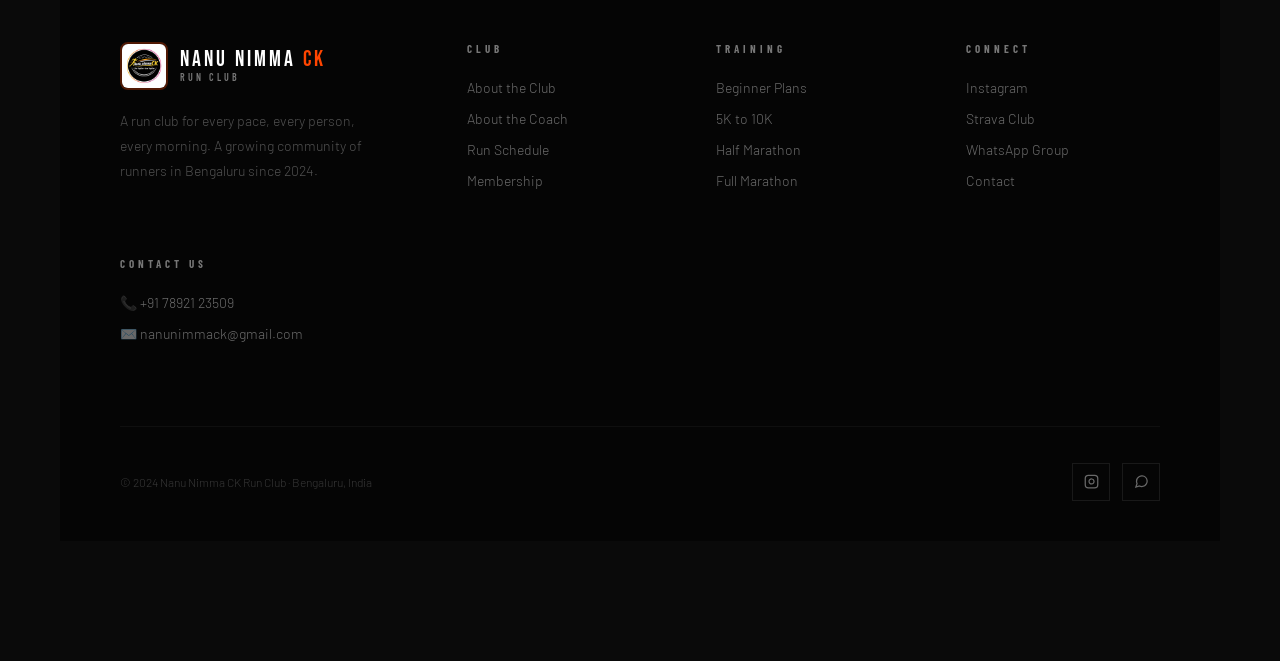
==== commit df8a4077: "Add files via upload" ====
--- a/index.html
+++ b/index.html
@@ -450,23 +450,23 @@
       <div class="coach-credentials">
         <div class="coach-cred">
           <svg viewBox="0 0 24 24"><path d="M9 11l3 3L22 4"/><path d="M21 12v7a2 2 0 01-2 2H5a2 2 0 01-2-2V5a2 2 0 012-2h11"/></svg>
-          <span>ACSM CERTIFIED</span>
+          <span>ACSM Certified Coach  </span>
         </div>
         <div class="coach-cred">
           <svg viewBox="0 0 24 24"><path d="M9 11l3 3L22 4"/><path d="M21 12v7a2 2 0 01-2 2H5a2 2 0 01-2-2V5a2 2 0 012-2h11"/></svg>
-          <span>PUMA SPONSORED ATHLETE</span>
+          <span>Puma Sponsored Athlete  </span>
         </div>
         <div class="coach-cred">
           <svg viewBox="0 0 24 24"><path d="M9 11l3 3L22 4"/><path d="M21 12v7a2 2 0 01-2 2H5a2 2 0 01-2-2V5a2 2 0 012-2h11"/></svg>
-          <span>NATIONAL MARATHON WINNER</span>
+          <span>National Marathon Winner</span>
         </div>
         <div class="coach-cred">
           <svg viewBox="0 0 24 24"><path d="M9 11l3 3L22 4"/><path d="M21 12v7a2 2 0 01-2 2H5a2 2 0 01-2-2V5a2 2 0 012-2h11"/></svg>
-          <span>PROCLAM SLAM ALL INDIA 2ND PLACE</span>
+          <span>Procam Slam – All India 2nd Place  </span>
         </div>
         <div class="coach-cred">
           <svg viewBox="0 0 24 24"><path d="M9 11l3 3L22 4"/><path d="M21 12v7a2 2 0 01-2 2H5a2 2 0 01-2-2V5a2 2 0 012-2h11"/></svg>
-          <span>AFI PRE L1</span>
+          <span>AFI Pre Level 1 Certified</span>
         </div>
       </div>
     </div>
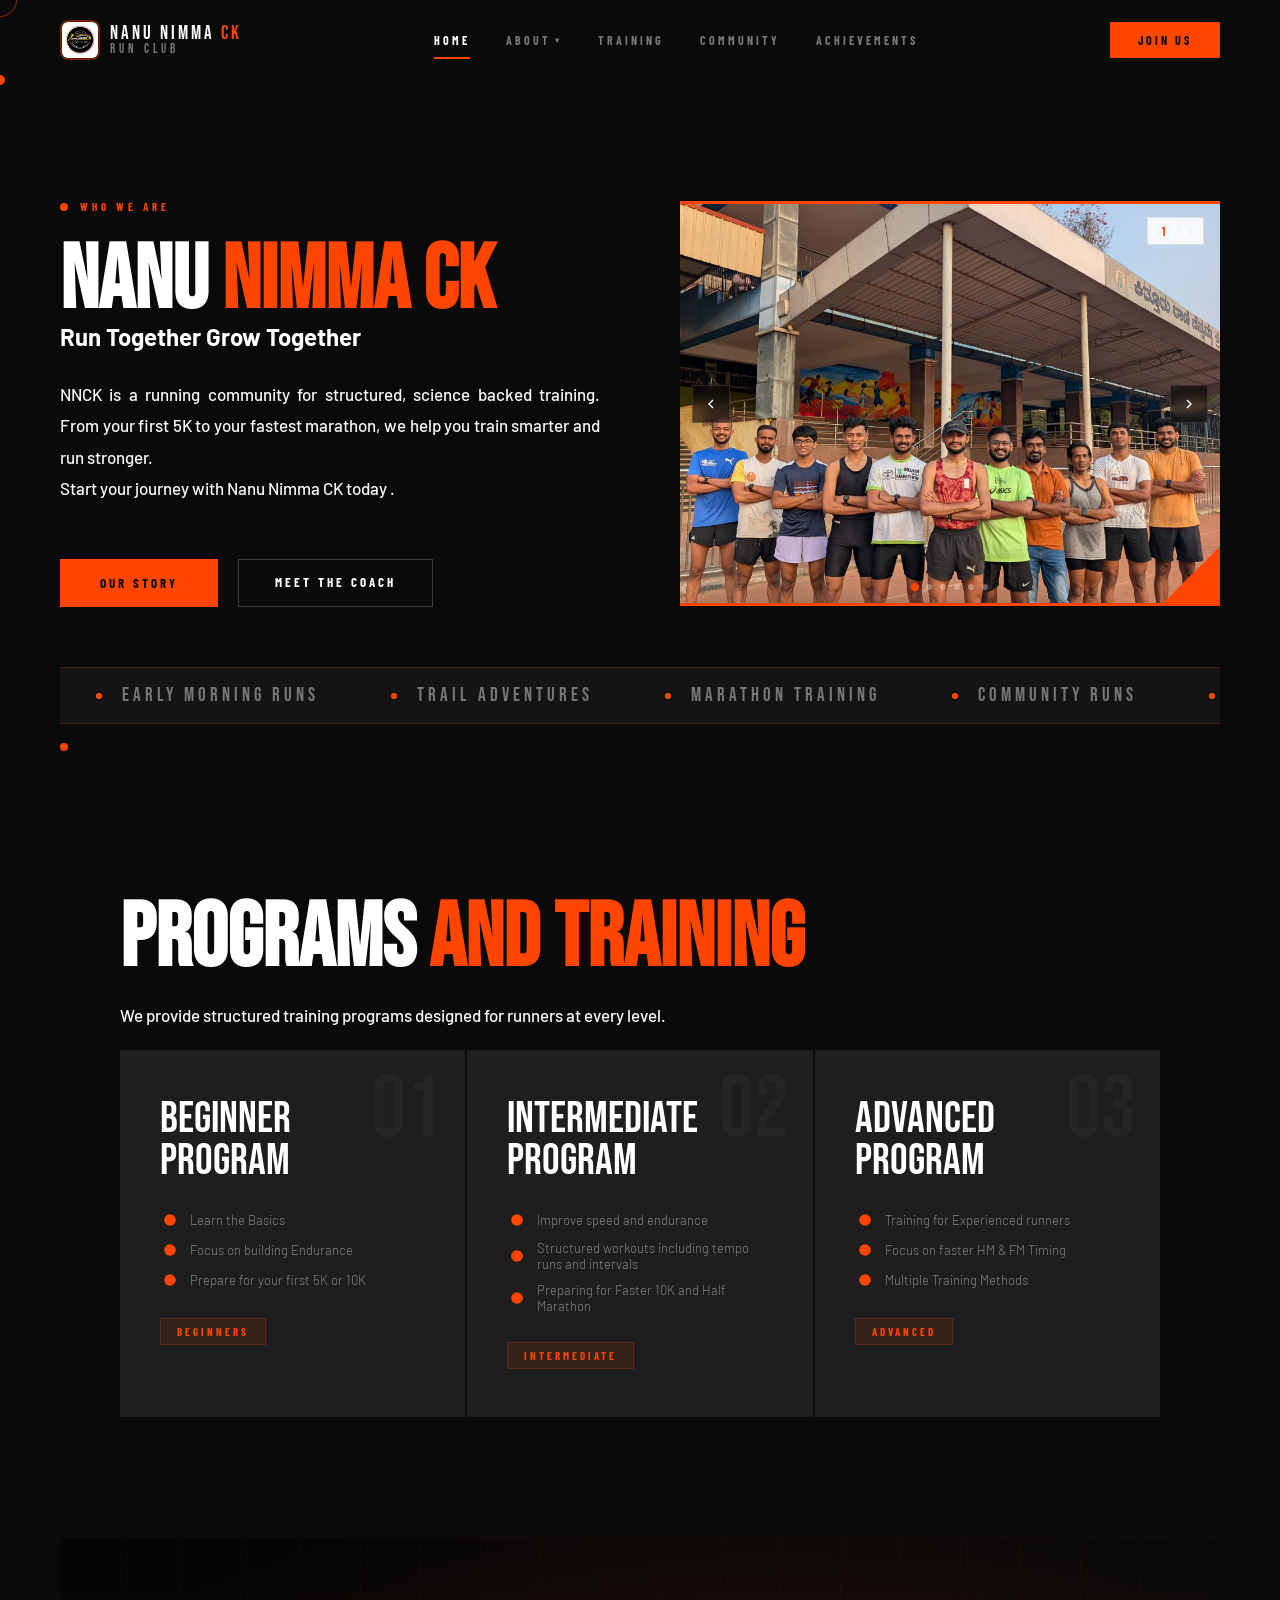
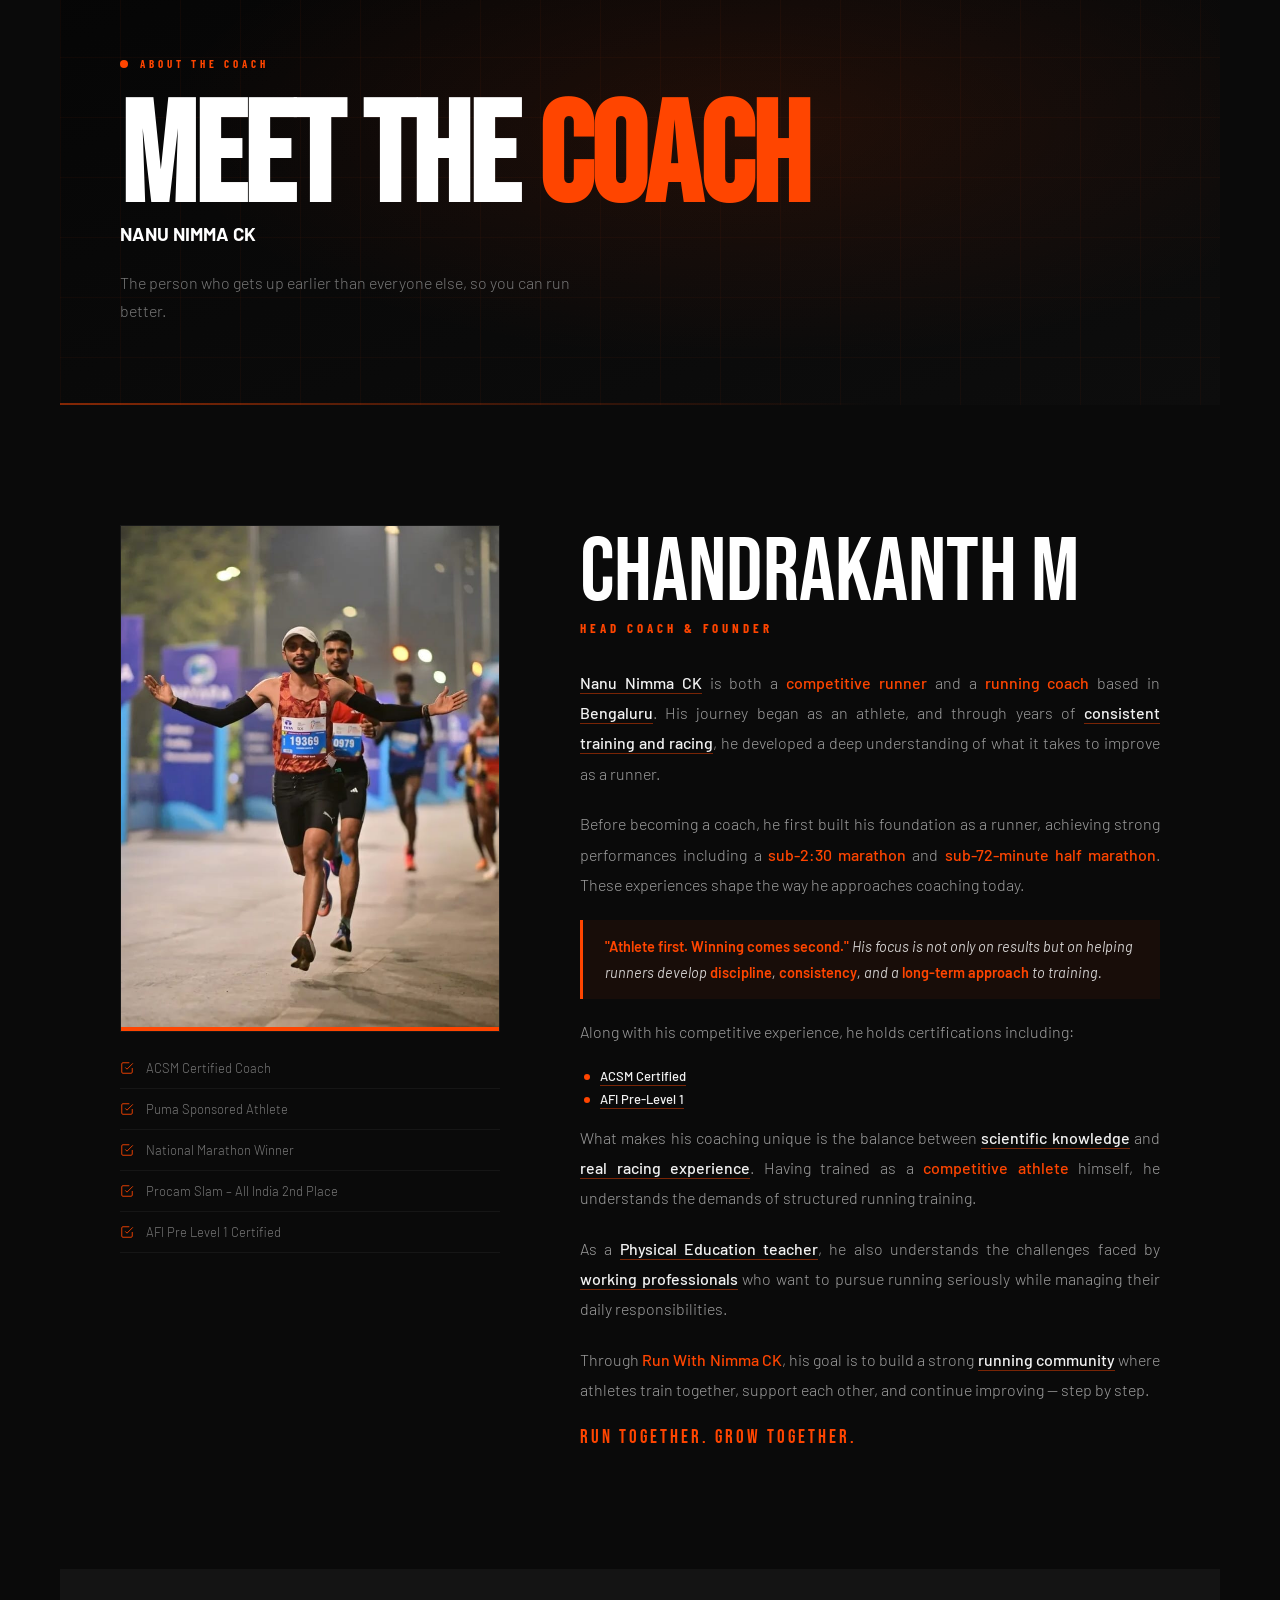
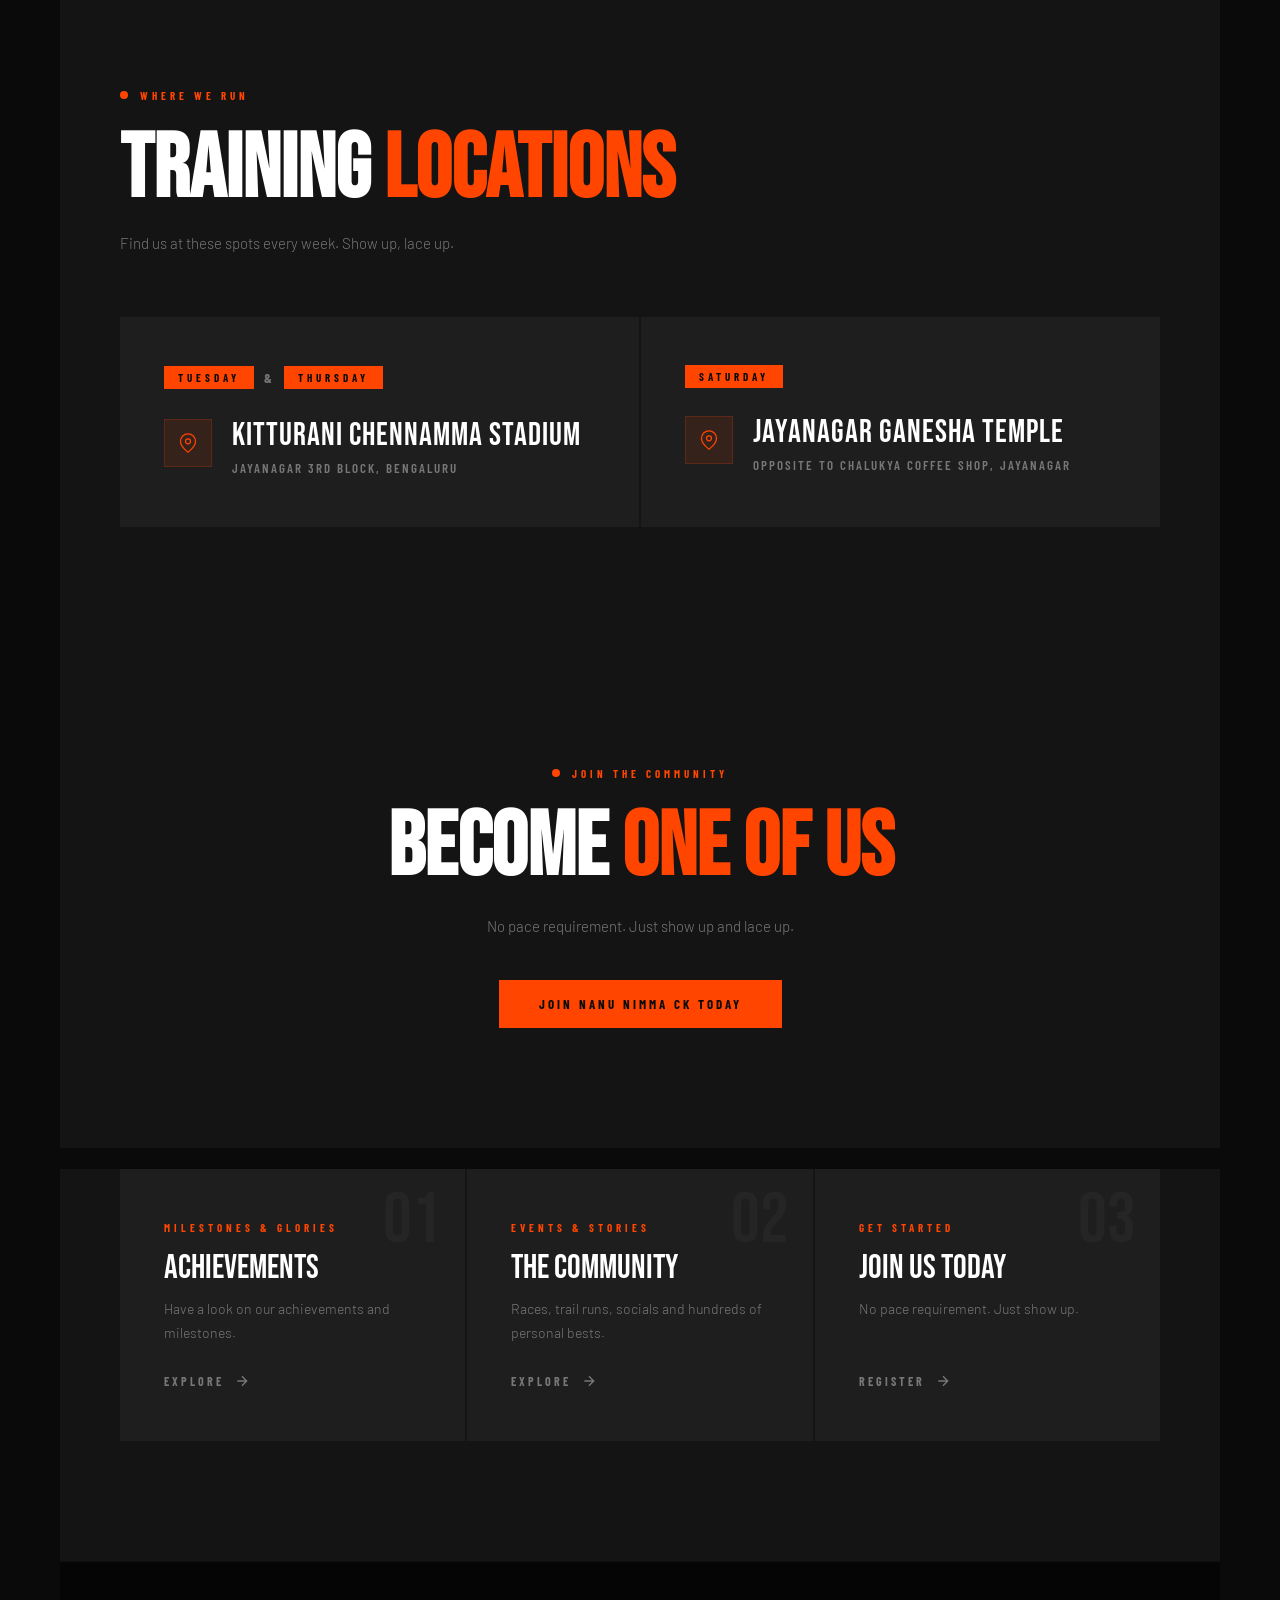
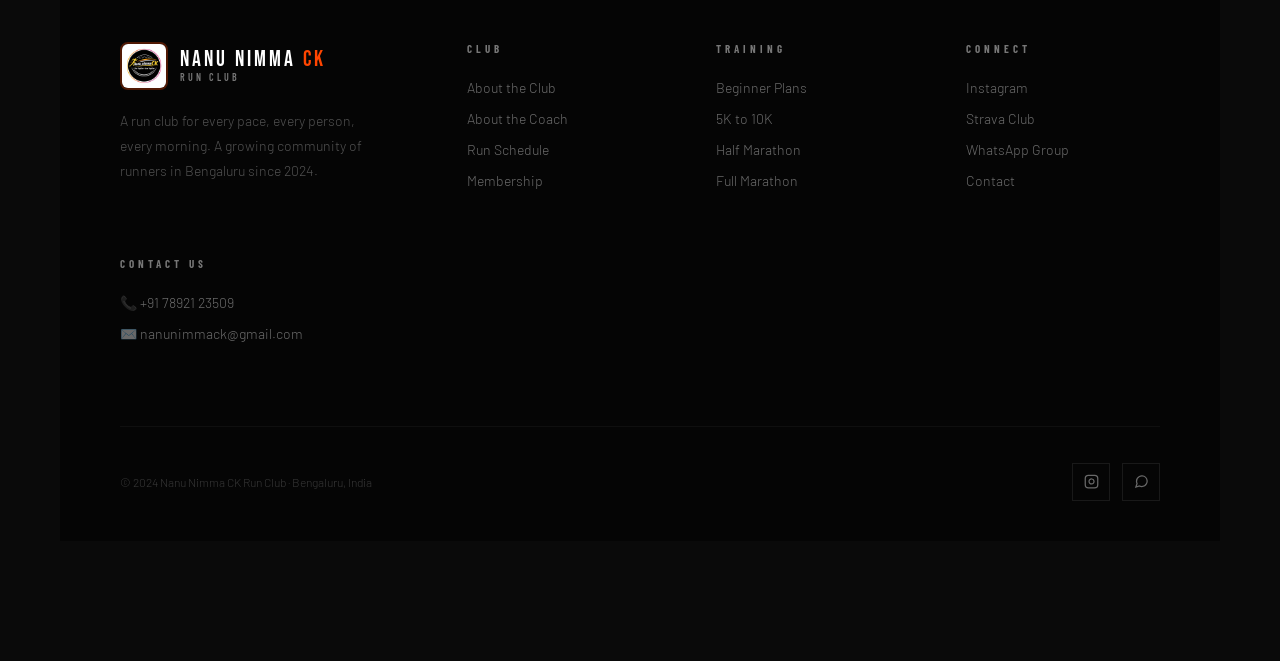
==== commit c13159d4: "Add files via upload" ====
--- a/index.html
+++ b/index.html
@@ -243,7 +243,6 @@
   <div class="divider"></div>
   <a href="runs.html">Training</a>
   <a href="community.html">Community</a>
-  <a href="events.html">Events</a>
   <a href="achievements.html">Achievements</a>
   <a href="join.html" class="mobile-join">Join Us</a>
 </div>
@@ -261,7 +260,7 @@
       </div>
       <h2 class="section__heading">NANU <span class="accent">Nimma CK</span></h2>
       <h2>Run Together Grow Together</h2>
-      <p style="margin-top:28px; font-size:17px; font-weight:500; color:rgb(248, 248, 248); line-height:1.85;"> NNCK is a running community for structured, science backed training. From your first 5K to your fastest marathon, we help you train smarter and run stronger. <br> Start your journey with Nanu Nimma CK today .</p>
+      <p style="margin-top:28px; font-size:17px; font-weight:500; color:rgb(248, 248, 248); line-height:1.85;text-align: justify;"> NNCK is a running community for structured, science backed training. From your first 5K to your fastest marathon, we help you train smarter and run stronger. <br> Start your journey with Nanu Nimma CK today .</p>
 <br>
       <div style="margin-top:36px; display:flex; gap:20px; flex-wrap:wrap;">
         <a href="about-club.html" class="btn-primary">Our Story</a>
--- a/styles.css
+++ b/styles.css
@@ -2684,4 +2684,130 @@
   .location-grid { grid-template-columns: 1fr; }
   .location-card { padding: 36px 28px; }
   .location-card__name { font-size: 26px; }
+}
+
+
+/* ─── RUNNER PROFILE CARDS (4-Column Layout & Compact Spacing) ─── */
+.runner-profiles-grid {
+  display: grid;
+  grid-template-columns: repeat(4, 1fr);
+  gap: 16px;
+  margin-top: 40px;
+}
+
+.runner-card {
+  background: var(--charcoal);
+  position: relative;
+  overflow: hidden;
+  border-radius: 4px;
+  border: 1px solid rgba(255,255,255,.04);
+  transition: transform .3s ease, border-color .3s ease;
+  display: flex;
+  flex-direction: column;
+}
+
+.runner-card:hover { 
+  transform: translateY(-4px); 
+  border-color: rgba(255,69,0,.3);
+}
+
+.runner-card__img-wrap {
+  width: 100%;
+  aspect-ratio: 1/1;
+  overflow: hidden;
+  position: relative;
+  background: var(--mid);
+}
+
+.runner-card__img-wrap img {
+  width: 100%;
+  height: 100%;
+  object-fit: cover;
+  object-position: top center;
+  transition: transform .5s ease;
+}
+
+.runner-card:hover .runner-card__img-wrap img { 
+  transform: scale(1.03); 
+}
+
+.runner-card__pb-badge {
+  position: absolute;
+  bottom: 0; left: 0; right: 0;
+  z-index: 2;
+  background: var(--orange);
+  padding: 6px 12px;
+  display: flex;
+  justify-content: space-between;
+  align-items: center;
+}
+
+.runner-card__pb-time {
+  font-family: 'Bebas Neue', sans-serif;
+  font-size: 20px;
+  color: var(--dark);
+  line-height: 1;
+}
+
+.runner-card__pb-race {
+  font-family: 'Barlow Condensed', sans-serif;
+  font-size: 9px;
+  font-weight: 700;
+  letter-spacing: 2px;
+  text-transform: uppercase;
+  color: rgba(0,0,0,.75);
+  text-align: right;
+  line-height: 1.2;
+}
+
+.runner-card__body {
+  padding: 18px 18px 20px;
+  display: flex;
+  flex-direction: column;
+  gap: 6px;
+  flex: 1;
+}
+
+.runner-card__name {
+  font-family: 'Bebas Neue', sans-serif;
+  font-size: 20px;
+  letter-spacing: 1px;
+  color: var(--white);
+  line-height: 1;
+}
+
+.runner-card__since {
+  font-family: 'Barlow Condensed', sans-serif;
+  font-size: 10px;
+  font-weight: 700;
+  letter-spacing: 2px;
+  text-transform: uppercase;
+  color: var(--orange);
+}
+
+.runner-card__review {
+  font-family: 'Barlow', sans-serif;
+  font-size: 12.5px;
+  font-weight: 300;
+  color: rgba(255,255,255,.75);
+  line-height: 1.6;
+  border-top: 1px solid rgba(255,255,255,.07);
+  padding-top: 10px;
+  margin-top: 4px;
+  text-align: justify;
+  text-justify: inter-word;
+  hyphens: auto;
+}
+
+/* Responsive grid adjustments */
+@media (max-width: 1200px) {
+  .runner-profiles-grid { grid-template-columns: repeat(3, 1fr); gap: 16px; }
+}
+
+@media (max-width: 900px) {
+  .runner-profiles-grid { grid-template-columns: repeat(2, 1fr); gap: 16px; }
+}
+
+@media (max-width: 540px) {
+  .runner-profiles-grid { grid-template-columns: 1fr; gap: 16px; }
 }
